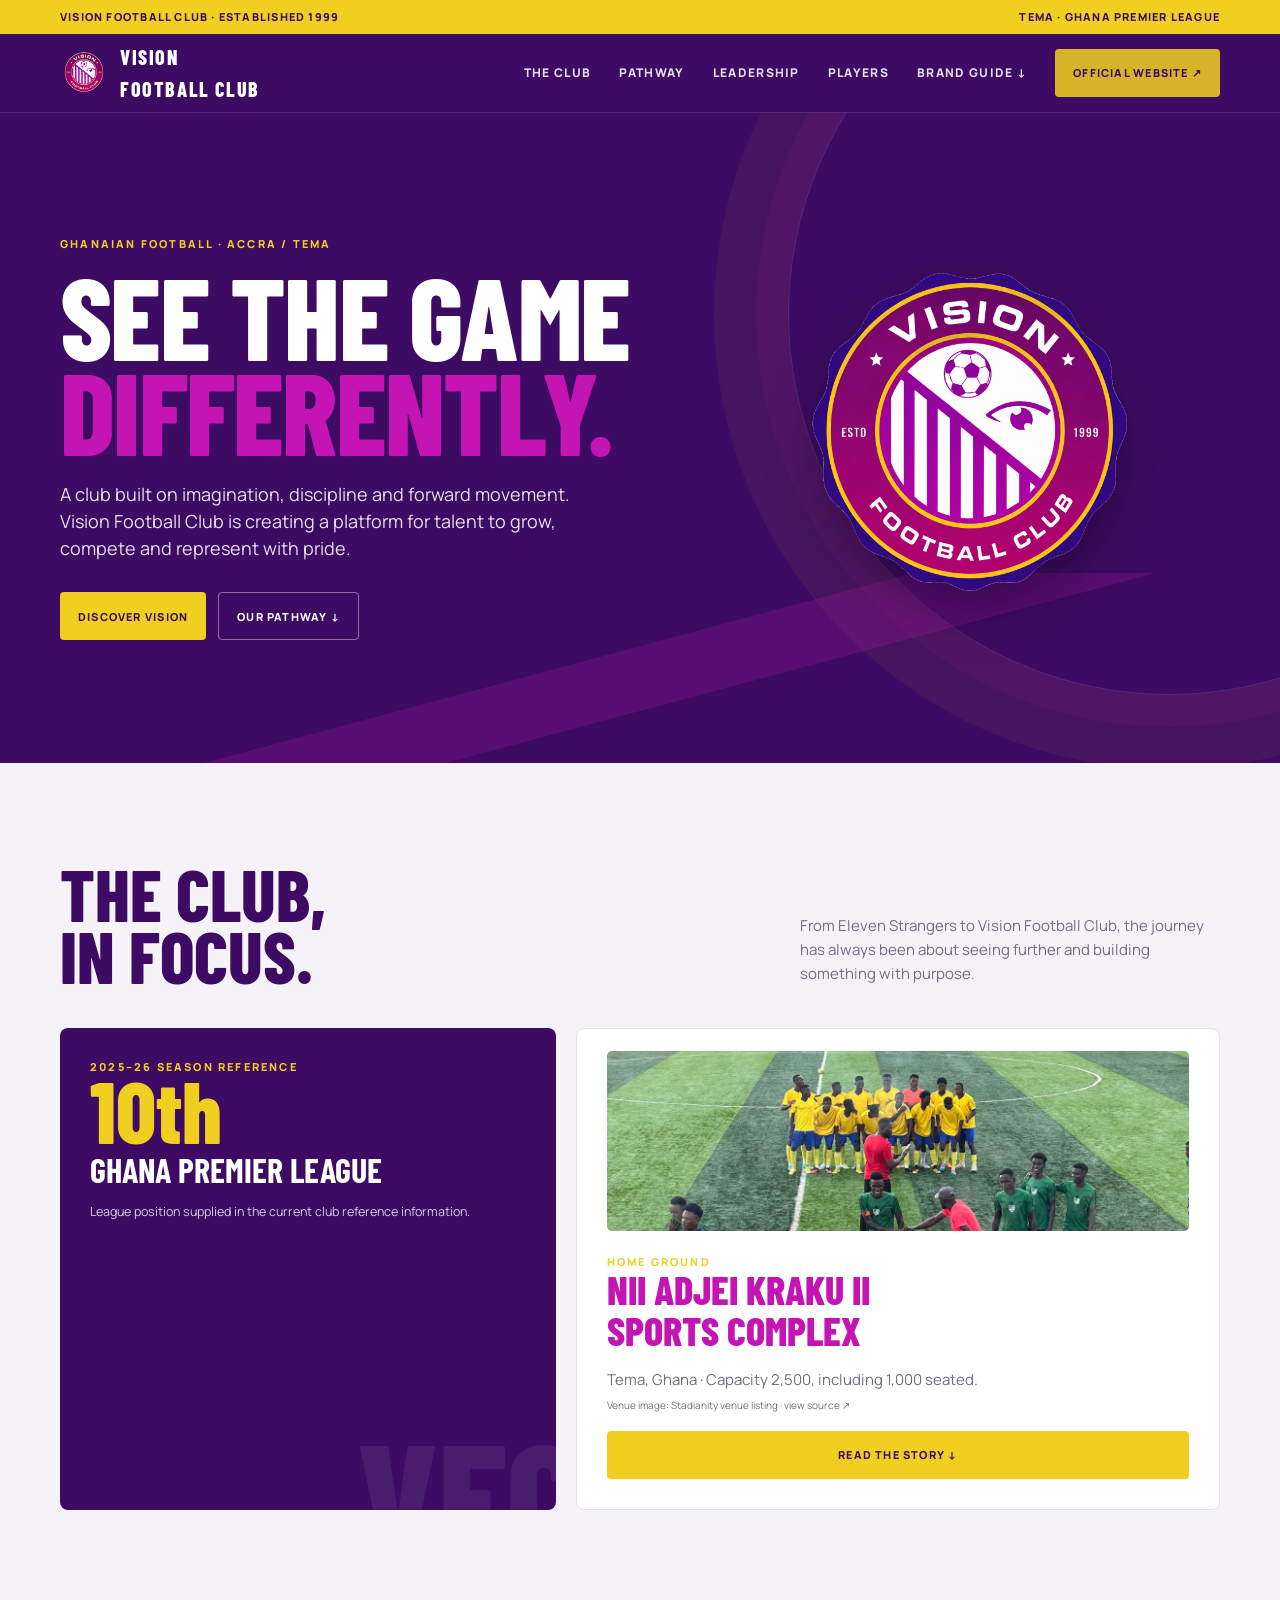
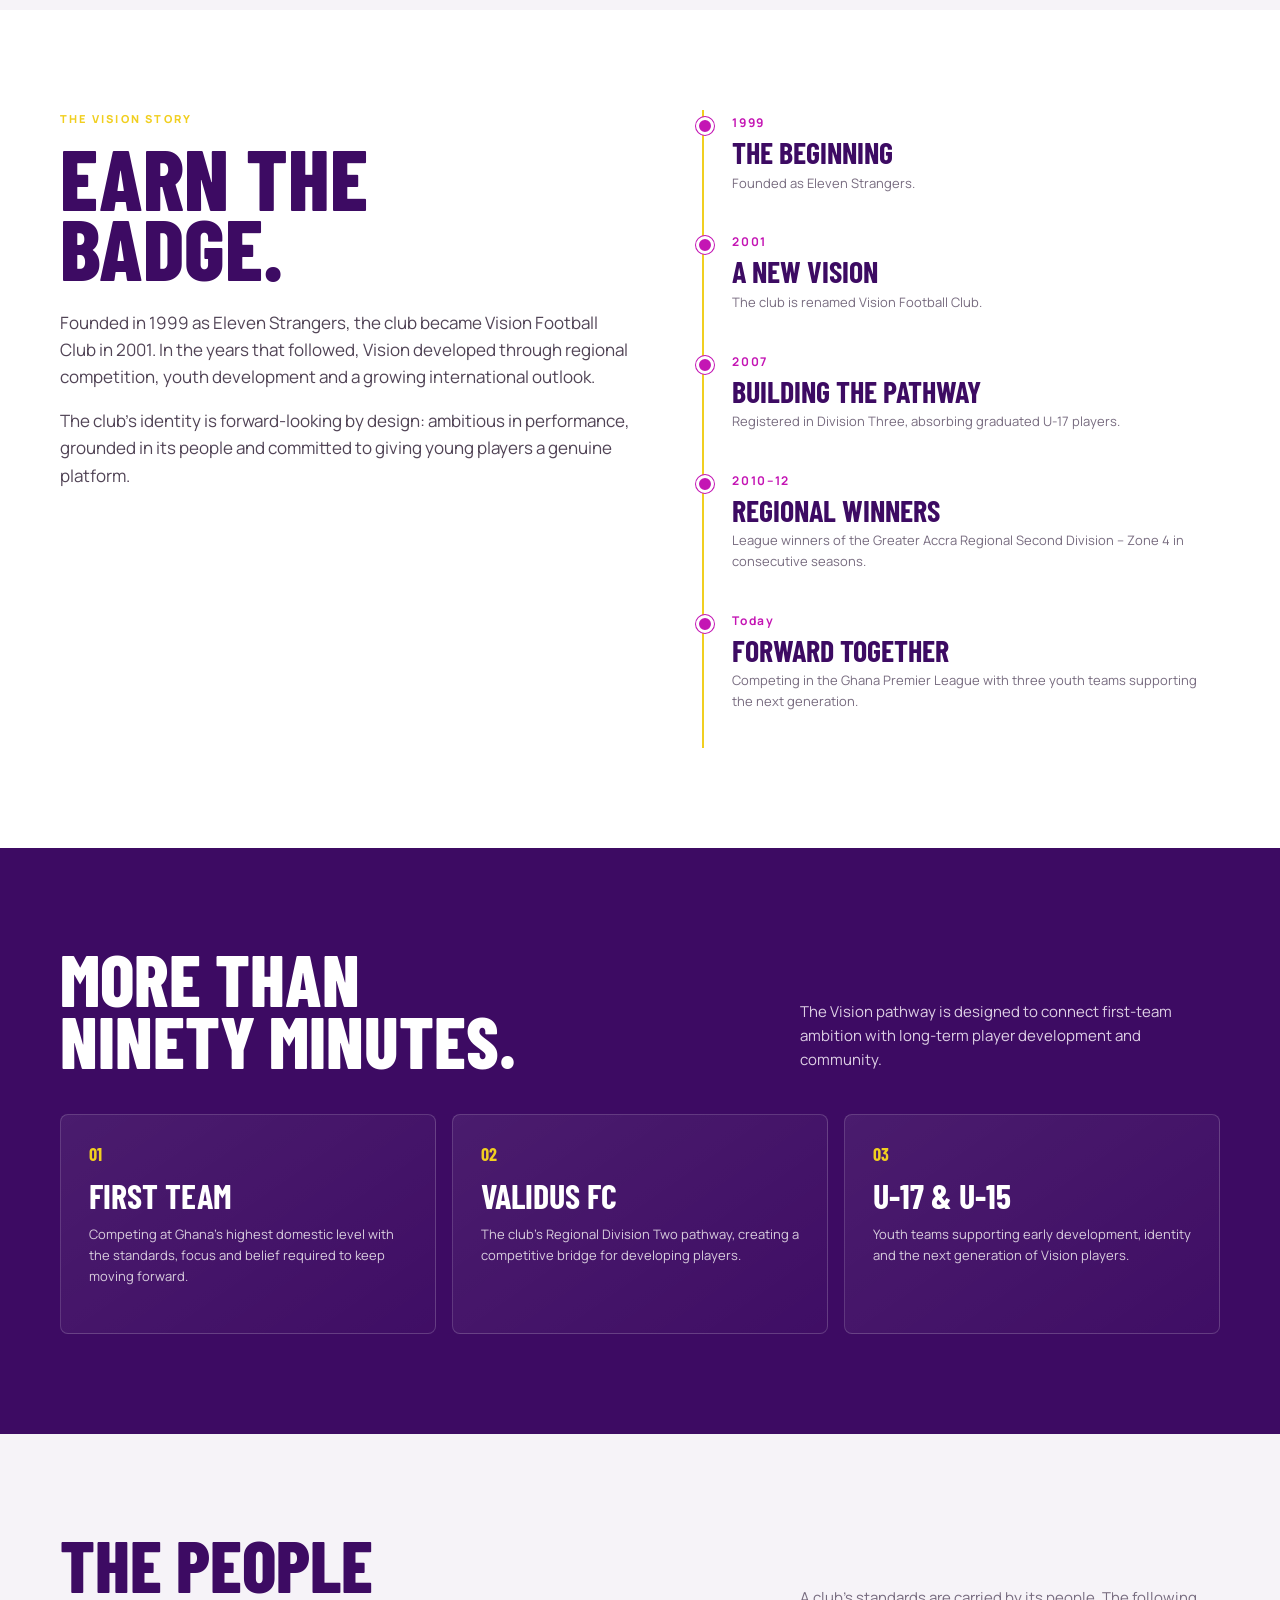
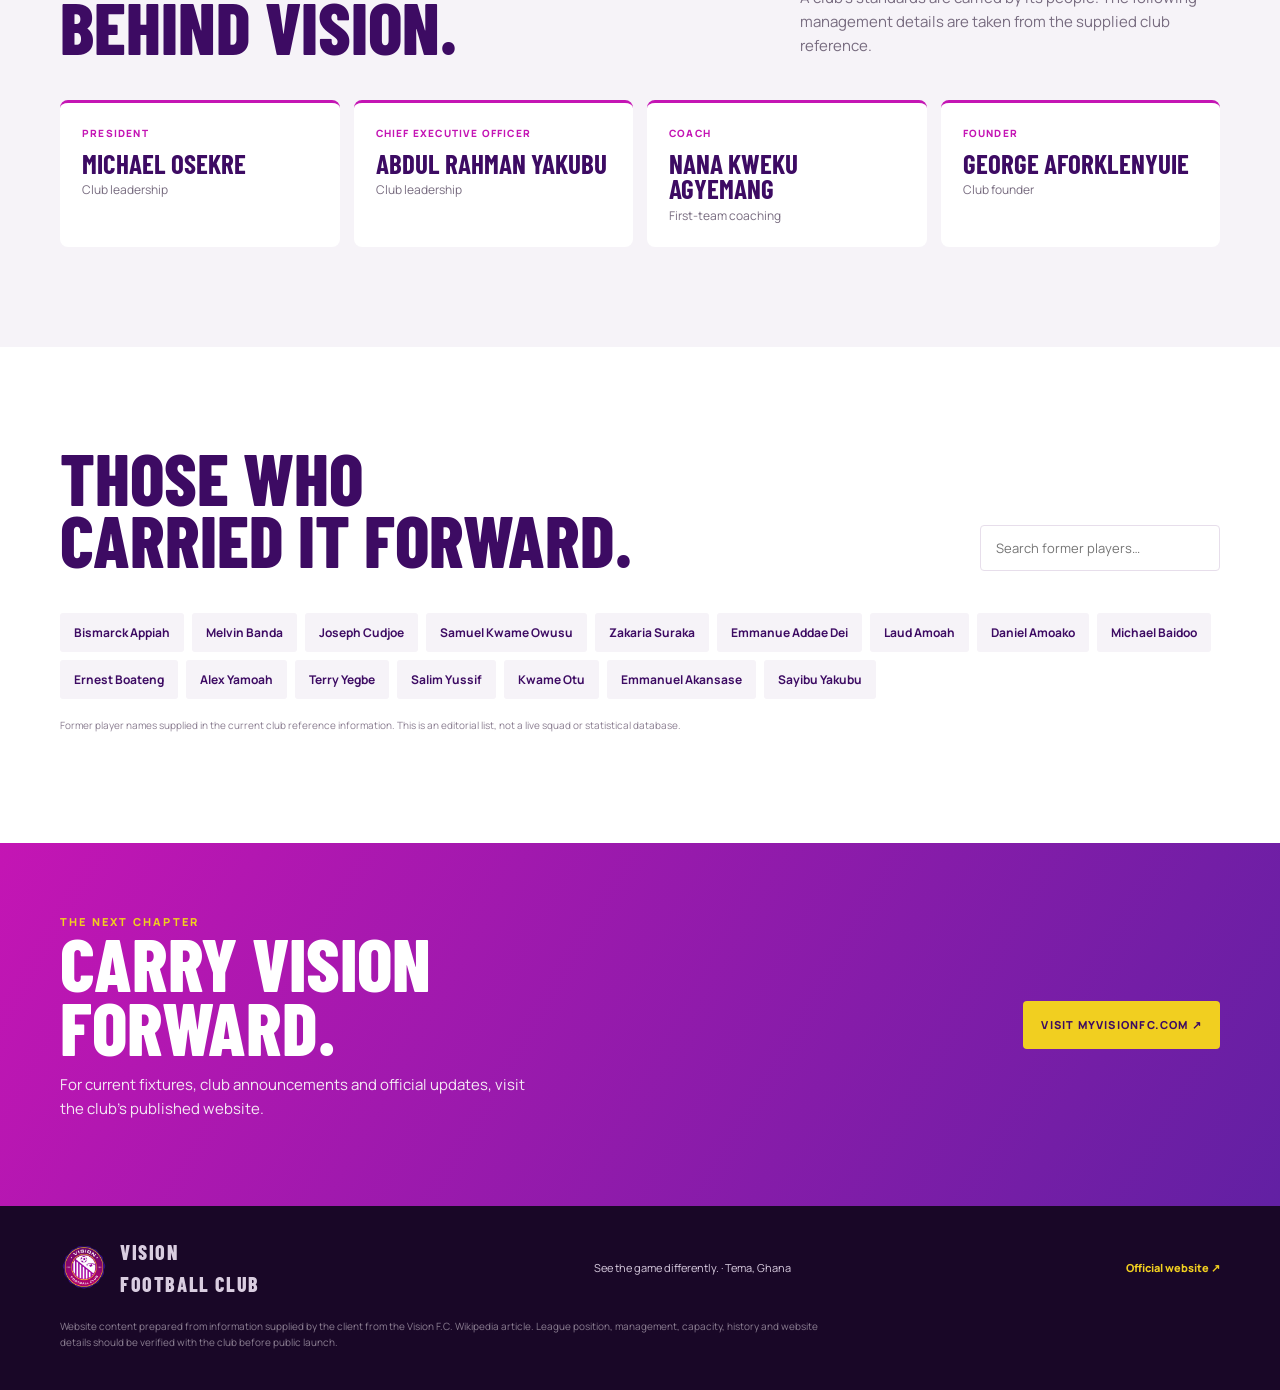
==== index.html @ 2ed315a5 "feat: add SEO GEO foundation and mobile refinements" ====
<!doctype html>
<html lang="en">
<head>
<meta charset="utf-8"><meta name="viewport" content="width=device-width,initial-scale=1">
<title>Vision Football Club | Ghana Premier League Club in Tema</title>
<meta name="description" content="Vision Football Club is a Ghana Premier League football club based in Accra and playing at Nii Adjei Kraku II Sports Complex in Tema.">
<link rel="canonical" href="https://vision-fc-site.vercel.app/">
<meta name="theme-color" content="#3d0b63"><link rel="manifest" href="site.webmanifest"><link rel="icon" href="favicon.ico" sizes="any"><link rel="icon" type="image/png" sizes="192x192" href="assets/favicon-192.png"><link rel="apple-touch-icon" sizes="180x180" href="assets/apple-touch-icon.png">
<meta property="og:type" content="website"><meta property="og:locale" content="en_GH"><meta property="og:site_name" content="Vision Football Club"><meta property="og:title" content="Vision Football Club | Ghana Premier League Club in Tema"><meta property="og:description" content="A Ghanaian football club built on ambition, discipline and forward movement."><meta property="og:url" content="https://vision-fc-site.vercel.app/"><meta property="og:image" content="https://vision-fc-site.vercel.app/assets/og-image.jpg"><meta property="og:image:width" content="1200"><meta property="og:image:height" content="630">
<meta name="twitter:card" content="summary_large_image"><meta name="twitter:title" content="Vision Football Club | Ghana Premier League Club in Tema"><meta name="twitter:description" content="A Ghanaian football club built on ambition, discipline and forward movement."><meta name="twitter:image" content="https://vision-fc-site.vercel.app/assets/og-image.jpg">
<script type="application/ld+json">{"@context":"https://schema.org","@type":"SportsTeam","name":"Vision Football Club","alternateName":"Vision FC","sport":"Football","foundingDate":"1999","url":"https://vision-fc-site.vercel.app/","logo":"https://vision-fc-site.vercel.app/assets/crest-transparent.png","image":"https://vision-fc-site.vercel.app/assets/og-image.jpg","description":"Vision Football Club is a Ghanaian football club based in Accra and playing at Nii Adjei Kraku II Sports Complex in Tema.","location":{"@type":"Place","name":"Nii Adjei Kraku II Sports Complex","address":{"@type":"PostalAddress","addressLocality":"Tema","addressCountry":"GH"}},"sameAs":["https://myvisionfc.com"]}</script>
<link rel="preconnect" href="https://fonts.googleapis.com"><link rel="preconnect" href="https://fonts.gstatic.com" crossorigin>
<link href="https://fonts.googleapis.com/css2?family=Barlow+Condensed:wght@500;600;700;800&family=Manrope:wght@400;500;600;700;800&display=swap" rel="stylesheet">
<style>
:root{--violet:#3d0b63;--purple:#6220a3;--magenta:#c415b4;--gold:#f1cf20;--ink:#171020;--mist:#f6f3f8;--white:#fff;--line:#e7deeb;--muted:#776b7f}*{box-sizing:border-box}html{scroll-behavior:smooth}body{margin:0;color:var(--ink);background:var(--white);font:15px/1.6 Manrope,Arial,sans-serif}a{color:inherit;text-decoration:none}button{font:inherit}img{max-width:100%}.sr-only{position:absolute;width:1px;height:1px;padding:0;margin:-1px;overflow:hidden;clip:rect(0,0,0,0);white-space:nowrap;border:0}.container{width:min(1160px,calc(100% - 40px));margin:auto}.topline{background:var(--gold);color:var(--violet);font-size:11px;font-weight:800;letter-spacing:.11em;text-transform:uppercase;padding:8px 0}.topline .container{display:flex;justify-content:space-between;gap:20px}.nav{background:var(--violet);color:white;position:sticky;top:0;z-index:20;border-bottom:1px solid rgba(255,255,255,.12)}.nav-inner{height:78px;display:flex;align-items:center;justify-content:space-between}.brand{display:flex;align-items:center;gap:12px;font-family:'Barlow Condensed';font-size:20px;text-transform:uppercase;letter-spacing:.08em;font-weight:800}.brand img{width:48px;height:48px;object-fit:contain}.links{display:flex;align-items:center;gap:28px;font-size:12px;text-transform:uppercase;letter-spacing:.11em;font-weight:800}.links a{opacity:.86}.links a:hover,.links a:focus{color:var(--gold);opacity:1}.menu{display:none;background:none;color:#fff;border:1px solid rgba(255,255,255,.35);padding:8px 12px;border-radius:8px}.hero{position:relative;overflow:hidden;background:var(--violet);color:#fff;min-height:650px;display:flex;align-items:center}.hero:before{content:"";position:absolute;width:760px;height:760px;border:1px solid rgba(255,255,255,.12);border-radius:50%;right:-270px;top:-180px;box-shadow:0 0 0 32px rgba(196,21,180,.07),0 0 0 74px rgba(241,207,32,.05)}.hero:after{content:"";position:absolute;inset:auto -8% -60px -8%;height:250px;background:linear-gradient(165deg,transparent 0 42%,rgba(196,21,180,.2) 42% 52%,transparent 52%)}.hero-grid{display:grid;grid-template-columns:1.1fr .9fr;align-items:center;gap:50px;position:relative;z-index:1}.kicker{color:var(--gold);font-size:11px;font-weight:800;letter-spacing:.2em;text-transform:uppercase}.hero h1{font:800 clamp(64px,9vw,128px)/.82 'Barlow Condensed';text-transform:uppercase;letter-spacing:-.015em;margin:16px 0 24px;max-width:620px}.hero h1 span{color:var(--magenta)}.hero p{font-size:18px;line-height:1.5;max-width:560px;color:#e8dded}.actions{display:flex;gap:12px;flex-wrap:wrap;margin-top:30px}.btn{display:inline-flex;align-items:center;justify-content:center;min-height:48px;padding:0 18px;border-radius:4px;font-size:11px;text-transform:uppercase;letter-spacing:.11em;font-weight:800;transition:.2s ease}.btn-primary{background:var(--gold);color:var(--violet)}.btn-primary:hover,.btn-primary:focus{transform:translateY(-2px);background:#ffe44c}.btn-ghost{border:1px solid rgba(255,255,255,.4);color:white}.btn-ghost:hover,.btn-ghost:focus{border-color:var(--gold);color:var(--gold)}.hero-badge{display:flex;justify-content:center;align-items:center;min-height:450px}.hero-badge img{width:min(360px,78%);filter:drop-shadow(0 24px 25px rgba(0,0,0,.3))}.section{padding:100px 0}.section-head{display:flex;justify-content:space-between;align-items:end;gap:28px;margin-bottom:42px}.section-head h2{font:800 clamp(42px,6vw,72px)/.86 'Barlow Condensed';text-transform:uppercase;color:var(--violet);margin:0}.section-head p{max-width:420px;color:var(--muted);margin:0}.match{background:var(--mist)}.match-grid{display:grid;grid-template-columns:1fr 1.3fr;gap:20px}.match-card{background:var(--violet);color:#fff;border-radius:8px;padding:30px;min-height:260px;position:relative;overflow:hidden}.match-card:after{content:'VFC';position:absolute;right:-25px;bottom:-48px;font:800 160px/.8 'Barlow Condensed';color:rgba(255,255,255,.07)}.match-card h3,.story-card h3,.path-card h3{font:700 34px/.9 'Barlow Condensed';text-transform:uppercase;margin:13px 0}.match-card .number{font:800 88px/.75 'Barlow Condensed';color:var(--gold)}.match-card small{color:#d8cbe0}.info-card{background:#fff;border:1px solid var(--line);padding:30px;border-radius:8px;display:flex;flex-direction:column;justify-content:space-between}.stadium-photo{width:100%;height:180px;object-fit:cover;border-radius:5px;margin:-8px 0 22px;display:block}.stadium-caption{font-size:10px;color:var(--muted);margin:-10px 0 18px}.info-card strong{font:800 40px/.9 'Barlow Condensed';text-transform:uppercase;color:var(--magenta)}.info-card p{color:var(--muted)}.history{background:var(--white)}.history-grid{display:grid;grid-template-columns:1.05fr .95fr;gap:70px;align-items:start}.history-copy p{font-size:17px;color:#514456;max-width:620px}.timeline{border-left:2px solid var(--gold);padding-left:28px}.event{position:relative;padding-bottom:30px}.event:before{content:'';position:absolute;left:-36px;top:7px;width:12px;height:12px;background:var(--magenta);border:3px solid var(--white);box-shadow:0 0 0 1px var(--magenta);border-radius:50%}.event b{color:var(--magenta);font-size:12px;letter-spacing:.14em}.event strong{display:block;font:700 30px/.95 'Barlow Condensed';text-transform:uppercase;color:var(--violet);margin-top:4px}.event p{margin:6px 0;color:var(--muted);font-size:13px}.pathway{background:var(--violet);color:white}.pathway .section-head h2{color:white}.pathway .section-head p{color:#ded0e5}.cards{display:grid;grid-template-columns:repeat(3,1fr);gap:16px}.path-card{padding:28px;border:1px solid rgba(255,255,255,.17);border-radius:8px;min-height:220px;background:linear-gradient(145deg,rgba(255,255,255,.07),rgba(255,255,255,.015))}.path-card .index{color:var(--gold);font:700 18px 'Barlow Condensed'}.path-card h3{color:#fff}.path-card p{color:#d9cede;font-size:13px}.leadership{background:var(--mist)}.people{display:grid;grid-template-columns:repeat(4,1fr);gap:14px}.person{background:#fff;border-radius:8px;padding:22px;border-top:3px solid var(--magenta)}.person .role{font-size:10px;color:var(--magenta);text-transform:uppercase;letter-spacing:.12em;font-weight:800}.person h3{font:700 27px/.95 'Barlow Condensed';text-transform:uppercase;color:var(--violet);margin:10px 0 4px}.person p{font-size:12px;color:var(--muted);margin:0}.players{background:#fff}.player-search{display:flex;gap:12px;align-items:center}.player-search input{border:1px solid var(--line);padding:13px 15px;border-radius:4px;min-width:240px;font:13px Manrope}.player-list{display:flex;flex-wrap:wrap;gap:8px}.player{padding:10px 14px;background:var(--mist);border-radius:3px;font-size:12px;font-weight:700;color:var(--violet)}.cta{background:linear-gradient(120deg,var(--magenta),var(--purple));color:white;padding:70px 0}.cta-grid{display:flex;justify-content:space-between;align-items:center;gap:30px}.cta h2{font:800 clamp(42px,6vw,74px)/.86 'Barlow Condensed';text-transform:uppercase;margin:0;max-width:650px}.cta p{color:#f5e9f4;max-width:470px}.footer{background:#190727;color:#d9cde0;padding:30px 0}.footer-inner{display:flex;justify-content:space-between;gap:30px;align-items:center}.footer small{font-size:11px}.footer a{color:var(--gold);font-weight:800}.source-note{font-size:10px;color:#8b7e91;margin-top:18px;max-width:760px}.reveal{opacity:0;transform:translateY(16px);transition:.65s ease}.reveal.visible{opacity:1;transform:none}@media(max-width:800px){.topline .container span:last-child{display:none}.nav-inner{height:68px}.menu{display:block}.links{display:none;position:absolute;left:0;right:0;top:68px;background:var(--violet);padding:18px 20px;flex-direction:column;align-items:flex-start;border-top:1px solid rgba(255,255,255,.13)}.links.open{display:flex}.hero{min-height:auto;padding:86px 0 70px}.hero-grid,.history-grid,.match-grid{grid-template-columns:1fr;gap:36px}.hero-badge{min-height:300px;order:-1}.hero-badge img{width:220px}.hero h1{font-size:76px}.section{padding:72px 0}.section-head{display:block;margin-bottom:30px}.section-head p{margin-top:18px}.cards{grid-template-columns:1fr}.people{grid-template-columns:1fr 1fr}.cta-grid,.footer-inner{display:block}.cta .btn{margin-top:12px}.player-search{margin-top:20px}.player-search input{width:100%;min-width:0}}@media(max-width:430px){.container{width:min(100% - 28px,1160px)}.topline{font-size:9px}.hero h1{font-size:58px;letter-spacing:-.03em}.hero h1 span{display:block;overflow-wrap:anywhere}.hero p{font-size:16px}.actions .btn{width:100%}.people{grid-template-columns:1fr}.match-card,.info-card{padding:24px}.player-search{display:block}.player-search input{margin-bottom:10px}.brand{font-size:17px}}
@media(prefers-reduced-motion:reduce){html{scroll-behavior:auto}.reveal{opacity:1;transform:none;transition:none}.btn{transition:none}}
</style></head>
<body>
<div class="topline"><div class="container"><span>Vision Football Club · Established 1999</span><span>Tema · Ghana Premier League</span></div></div>
<header class="nav"><div class="container nav-inner"><a class="brand" href="#top" aria-label="Vision Football Club home"><img src="assets/crest-transparent.png" alt=""><span>Vision<br>Football Club</span></a><button class="menu" aria-expanded="false" aria-controls="navlinks">Menu</button><nav id="navlinks" class="links"><a href="#club">The club</a><a href="#pathway">Pathway</a><a href="#leadership">Leadership</a><a href="#players">Players</a><a href="brand-guide.pdf" download>Brand guide ↓</a><a class="btn btn-primary" href="https://myvisionfc.com" target="_blank" rel="noopener">Official website ↗</a></nav></div></header>
<main id="top">
<section class="hero"><div class="container hero-grid"><div><div class="kicker">Ghanaian football · Accra / Tema</div><h1>See the game<br><span>differently.</span></h1><p>A club built on imagination, discipline and forward movement. Vision Football Club is creating a platform for talent to grow, compete and represent with pride.</p><div class="actions"><a class="btn btn-primary" href="#club">Discover Vision</a><a class="btn btn-ghost" href="#pathway">Our pathway ↓</a></div></div><div class="hero-badge"><img src="assets/crest-transparent.png" alt="Vision Football Club crest"></div></div></section>
<section id="club" class="section match"><div class="container"><div class="section-head reveal"><h2>The club,<br>in focus.</h2><p>From Eleven Strangers to Vision Football Club, the journey has always been about seeing further and building something with purpose.</p></div><div class="match-grid reveal"><article class="match-card"><div class="kicker">2025–26 season reference</div><div class="number">10th</div><h3>Ghana Premier League</h3><small>League position supplied in the current club reference information.</small></article><article class="info-card"><div><img class="stadium-photo" src="assets/nii-adjei-kraku-ii.jpg" alt="Players on the artificial-turf pitch at Nii Adjei Kraku II Sports Complex"><div class="kicker">Home ground</div><strong>Nii Adjei Kraku II<br>Sports Complex</strong><p>Tema, Ghana · Capacity 2,500, including 1,000 seated.</p><p class="stadium-caption">Venue image: Stadianity venue listing · <a href="https://stadianity.com/venue/21453/nii-adjei-kraku-ii-sports-complex/" target="_blank" rel="noopener">view source ↗</a></p></div><a class="btn btn-primary" href="#history">Read the story ↓</a></article></div></div></section>
<section id="history" class="section history"><div class="container history-grid"><div class="history-copy reveal"><div class="kicker">The Vision story</div><h2 style="font:800 clamp(48px,7vw,86px)/.82 'Barlow Condensed';text-transform:uppercase;color:var(--violet);margin:14px 0 26px">Earn the<br>badge.</h2><p>Founded in 1999 as Eleven Strangers, the club became Vision Football Club in 2001. In the years that followed, Vision developed through regional competition, youth development and a growing international outlook.</p><p>The club’s identity is forward-looking by design: ambitious in performance, grounded in its people and committed to giving young players a genuine platform.</p></div><div class="timeline reveal"><div class="event"><b>1999</b><strong>The beginning</strong><p>Founded as Eleven Strangers.</p></div><div class="event"><b>2001</b><strong>A new vision</strong><p>The club is renamed Vision Football Club.</p></div><div class="event"><b>2007</b><strong>Building the pathway</strong><p>Registered in Division Three, absorbing graduated U-17 players.</p></div><div class="event"><b>2010–12</b><strong>Regional winners</strong><p>League winners of the Greater Accra Regional Second Division – Zone 4 in consecutive seasons.</p></div><div class="event"><b>Today</b><strong>Forward together</strong><p>Competing in the Ghana Premier League with three youth teams supporting the next generation.</p></div></div></div></section>
<section id="pathway" class="section pathway"><div class="container"><div class="section-head reveal"><h2>More than<br>ninety minutes.</h2><p>The Vision pathway is designed to connect first-team ambition with long-term player development and community.</p></div><div class="cards"><article class="path-card reveal"><span class="index">01</span><h3>First team</h3><p>Competing at Ghana’s highest domestic level with the standards, focus and belief required to keep moving forward.</p></article><article class="path-card reveal"><span class="index">02</span><h3>Validus FC</h3><p>The club’s Regional Division Two pathway, creating a competitive bridge for developing players.</p></article><article class="path-card reveal"><span class="index">03</span><h3>U-17 & U-15</h3><p>Youth teams supporting early development, identity and the next generation of Vision players.</p></article></div></div></section>
<section id="leadership" class="section leadership"><div class="container"><div class="section-head reveal"><h2>The people<br>behind Vision.</h2><p>A club’s standards are carried by its people. The following management details are taken from the supplied club reference.</p></div><div class="people"><article class="person reveal"><div class="role">President</div><h3>Michael Osekre</h3><p>Club leadership</p></article><article class="person reveal"><div class="role">Chief Executive Officer</div><h3>Abdul Rahman Yakubu</h3><p>Club leadership</p></article><article class="person reveal"><div class="role">Coach</div><h3>Nana Kweku Agyemang</h3><p>First-team coaching</p></article><article class="person reveal"><div class="role">Founder</div><h3>George Aforklenyuie</h3><p>Club founder</p></article></div></div></section>
<section id="players" class="section players"><div class="container"><div class="section-head reveal"><h2>Those who<br>carried it forward.</h2><div class="player-search"><label class="sr-only" for="playerSearch">Search former players</label><input id="playerSearch" type="search" placeholder="Search former players…"></div></div><div id="playerList" class="player-list reveal"></div><p class="source-note">Former player names supplied in the current club reference information. This is an editorial list, not a live squad or statistical database.</p></div></section>
<section class="cta"><div class="container cta-grid"><div><div class="kicker">The next chapter</div><h2>Carry Vision<br>forward.</h2><p>For current fixtures, club announcements and official updates, visit the club’s published website.</p></div><a class="btn btn-primary" href="https://myvisionfc.com" target="_blank" rel="noopener">Visit myvisionfc.com ↗</a></div></section>
</main>
<footer class="footer"><div class="container footer-inner"><div class="brand"><img src="assets/crest-transparent.png" alt=""><span>Vision<br>Football Club</span></div><small>See the game differently. · Tema, Ghana</small><small><a href="https://myvisionfc.com" target="_blank" rel="noopener">Official website ↗</a></small></div><div class="container"><p class="source-note">Website content prepared from information supplied by the client from the Vision F.C. Wikipedia article. League position, management, capacity, history and website details should be verified with the club before public launch.</p></div></footer>
<script>
const players=['Bismarck Appiah','Melvin Banda','Joseph Cudjoe','Samuel Kwame Owusu','Zakaria Suraka','Emmanue Addae Dei','Laud Amoah','Daniel Amoako','Michael Baidoo','Ernest Boateng','Alex Yamoah','Terry Yegbe','Salim Yussif','Kwame Otu','Emmanuel Akansase','Sayibu Yakubu'];
const list=document.querySelector('#playerList'),search=document.querySelector('#playerSearch');
function render(q=''){list.innerHTML=players.filter(p=>p.toLowerCase().includes(q.toLowerCase())).map(p=>`<span class="player">${p}</span>`).join('')||'<span class="source-note">No matching name in the supplied list.</span>'}render();search.addEventListener('input',e=>render(e.target.value));
const menu=document.querySelector('.menu'),links=document.querySelector('#navlinks');menu.addEventListener('click',()=>{const open=links.classList.toggle('open');menu.setAttribute('aria-expanded',open)});links.addEventListener('click',e=>{if(e.target.matches('a')){links.classList.remove('open');menu.setAttribute('aria-expanded','false')}});
const reduced=matchMedia('(prefers-reduced-motion: reduce)').matches;if(!reduced&&'IntersectionObserver'in window){const io=new IntersectionObserver(es=>es.forEach(e=>{if(e.isIntersecting){e.target.classList.add('visible');io.unobserve(e.target)}}),{threshold:.12});document.querySelectorAll('.reveal').forEach(e=>io.observe(e))}else document.querySelectorAll('.reveal').forEach(e=>e.classList.add('visible'));
</script></body></html>
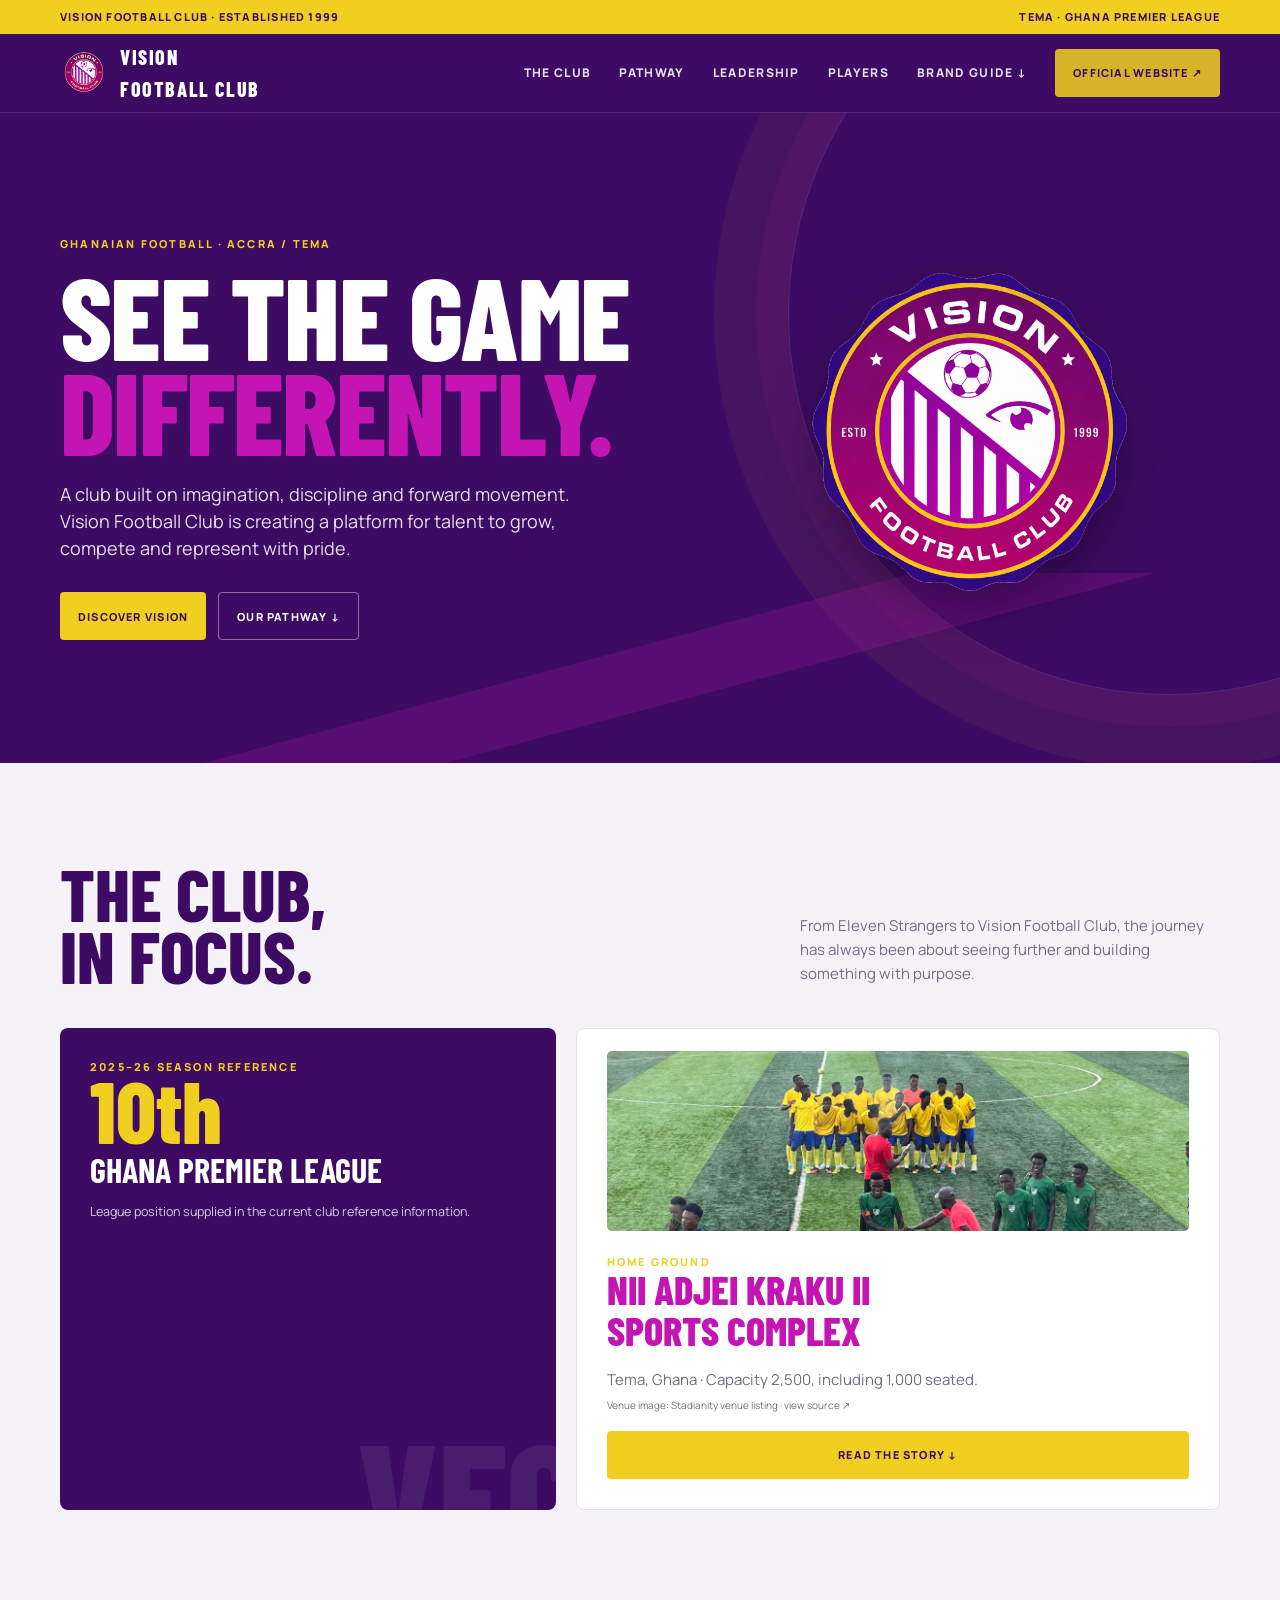
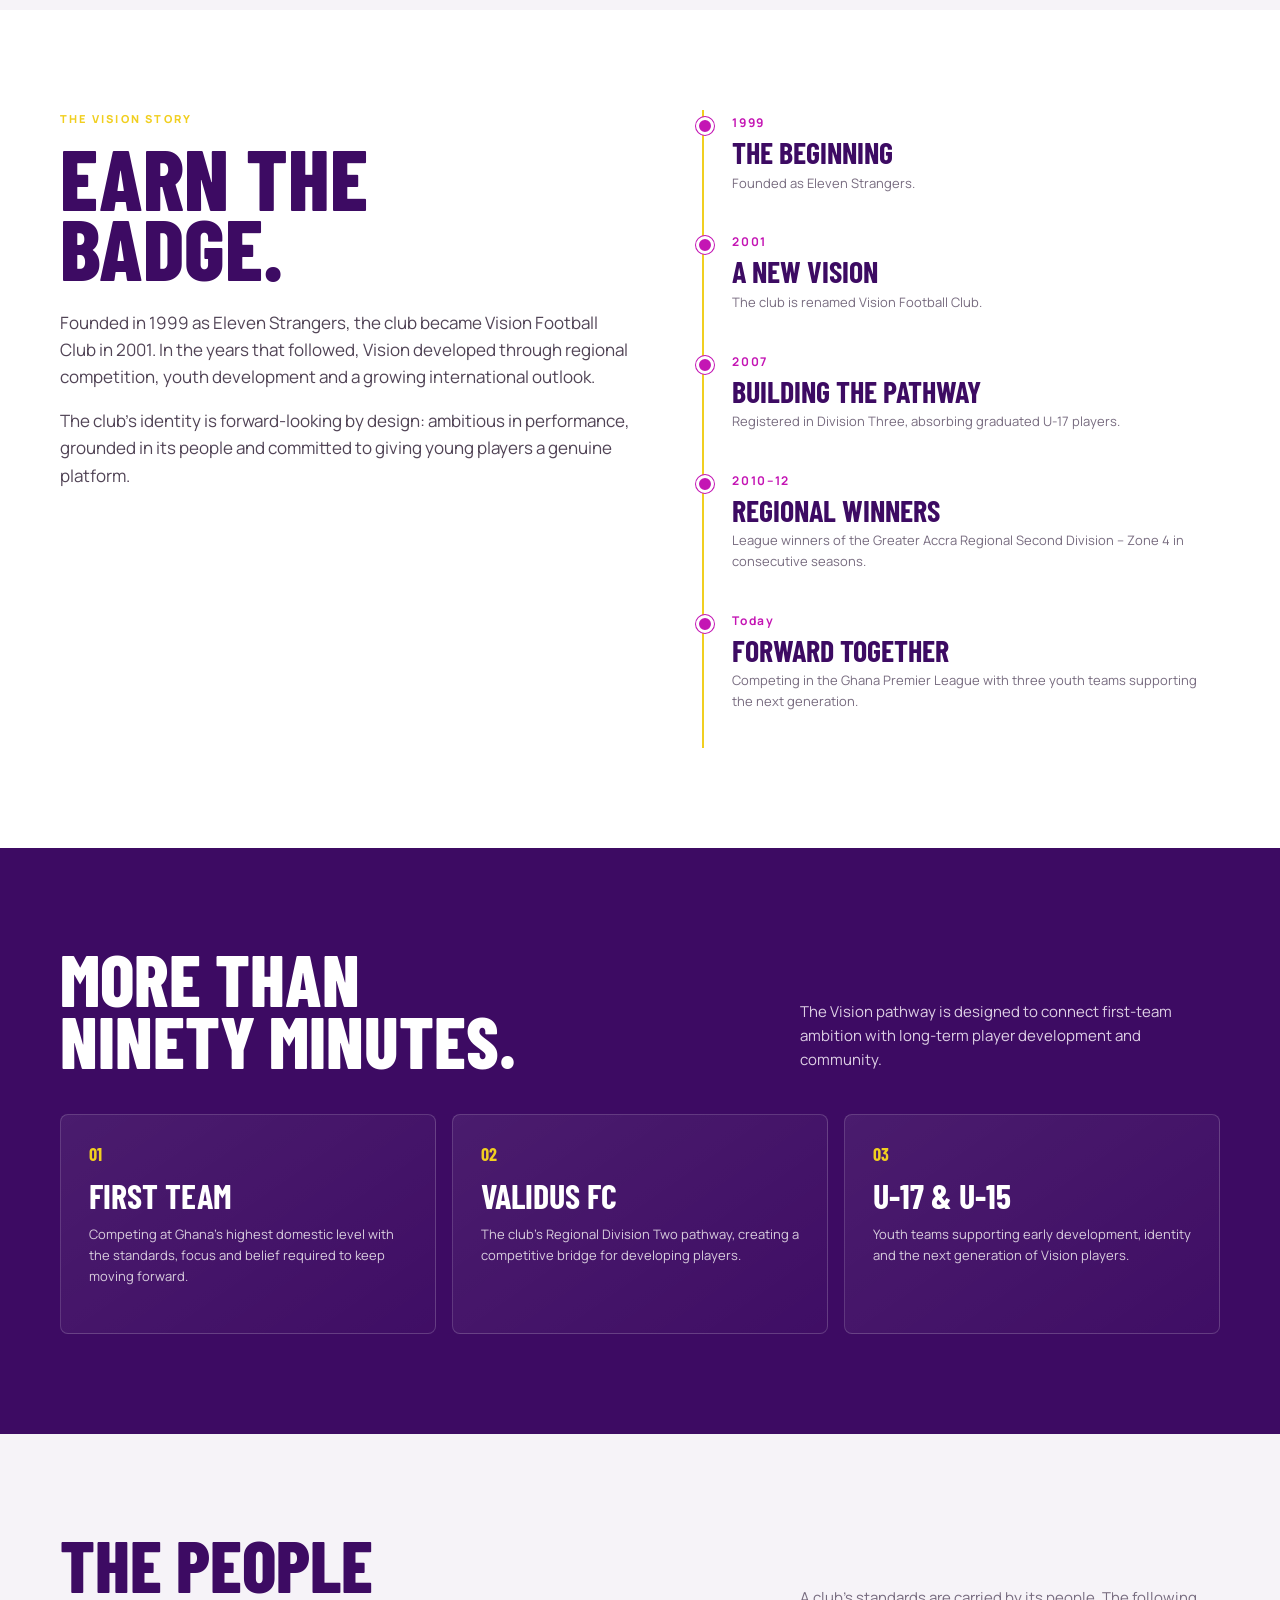
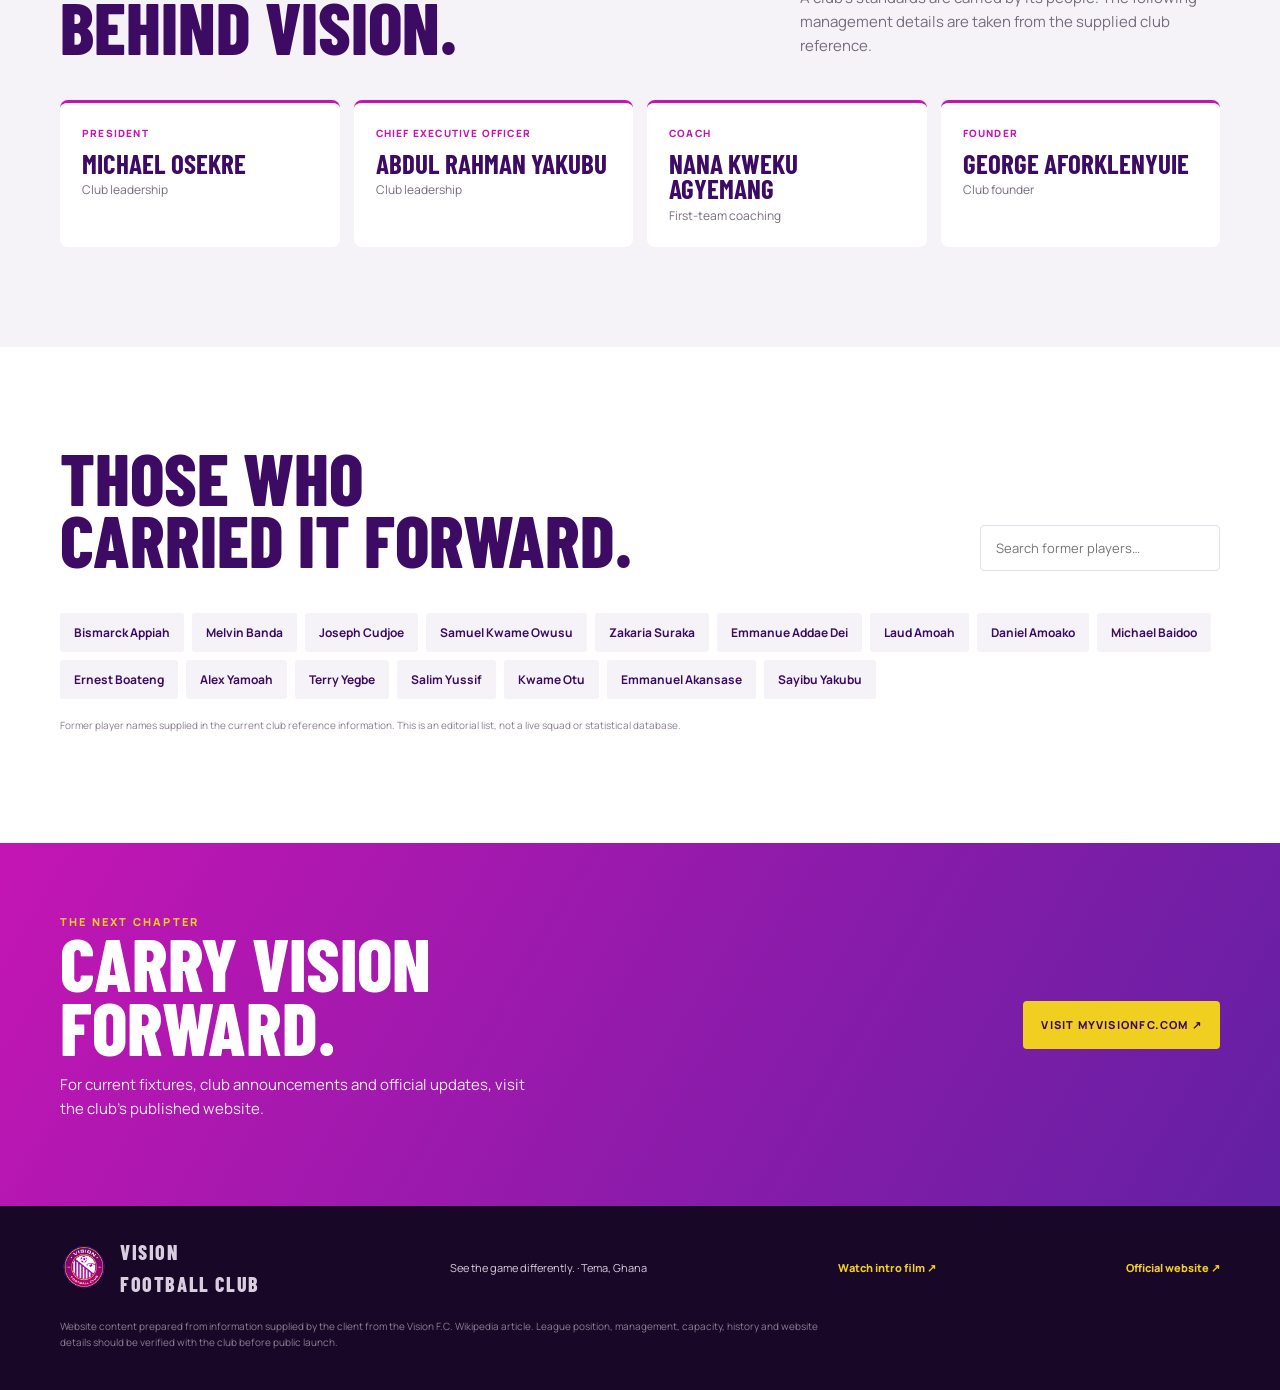
==== commit 421aab91: "feat: add animated intro film and replayable footer modal" ====
--- a/index.html
+++ b/index.html
@@ -13,7 +13,8 @@
 <link href="https://fonts.googleapis.com/css2?family=Barlow+Condensed:wght@500;600;700;800&family=Manrope:wght@400;500;600;700;800&display=swap" rel="stylesheet">
 <style>
 :root{--violet:#3d0b63;--purple:#6220a3;--magenta:#c415b4;--gold:#f1cf20;--ink:#171020;--mist:#f6f3f8;--white:#fff;--line:#e7deeb;--muted:#776b7f}*{box-sizing:border-box}html{scroll-behavior:smooth}body{margin:0;color:var(--ink);background:var(--white);font:15px/1.6 Manrope,Arial,sans-serif}a{color:inherit;text-decoration:none}button{font:inherit}img{max-width:100%}.sr-only{position:absolute;width:1px;height:1px;padding:0;margin:-1px;overflow:hidden;clip:rect(0,0,0,0);white-space:nowrap;border:0}.container{width:min(1160px,calc(100% - 40px));margin:auto}.topline{background:var(--gold);color:var(--violet);font-size:11px;font-weight:800;letter-spacing:.11em;text-transform:uppercase;padding:8px 0}.topline .container{display:flex;justify-content:space-between;gap:20px}.nav{background:var(--violet);color:white;position:sticky;top:0;z-index:20;border-bottom:1px solid rgba(255,255,255,.12)}.nav-inner{height:78px;display:flex;align-items:center;justify-content:space-between}.brand{display:flex;align-items:center;gap:12px;font-family:'Barlow Condensed';font-size:20px;text-transform:uppercase;letter-spacing:.08em;font-weight:800}.brand img{width:48px;height:48px;object-fit:contain}.links{display:flex;align-items:center;gap:28px;font-size:12px;text-transform:uppercase;letter-spacing:.11em;font-weight:800}.links a{opacity:.86}.links a:hover,.links a:focus{color:var(--gold);opacity:1}.menu{display:none;background:none;color:#fff;border:1px solid rgba(255,255,255,.35);padding:8px 12px;border-radius:8px}.hero{position:relative;overflow:hidden;background:var(--violet);color:#fff;min-height:650px;display:flex;align-items:center}.hero:before{content:"";position:absolute;width:760px;height:760px;border:1px solid rgba(255,255,255,.12);border-radius:50%;right:-270px;top:-180px;box-shadow:0 0 0 32px rgba(196,21,180,.07),0 0 0 74px rgba(241,207,32,.05)}.hero:after{content:"";position:absolute;inset:auto -8% -60px -8%;height:250px;background:linear-gradient(165deg,transparent 0 42%,rgba(196,21,180,.2) 42% 52%,transparent 52%)}.hero-grid{display:grid;grid-template-columns:1.1fr .9fr;align-items:center;gap:50px;position:relative;z-index:1}.kicker{color:var(--gold);font-size:11px;font-weight:800;letter-spacing:.2em;text-transform:uppercase}.hero h1{font:800 clamp(64px,9vw,128px)/.82 'Barlow Condensed';text-transform:uppercase;letter-spacing:-.015em;margin:16px 0 24px;max-width:620px}.hero h1 span{color:var(--magenta)}.hero p{font-size:18px;line-height:1.5;max-width:560px;color:#e8dded}.actions{display:flex;gap:12px;flex-wrap:wrap;margin-top:30px}.btn{display:inline-flex;align-items:center;justify-content:center;min-height:48px;padding:0 18px;border-radius:4px;font-size:11px;text-transform:uppercase;letter-spacing:.11em;font-weight:800;transition:.2s ease}.btn-primary{background:var(--gold);color:var(--violet)}.btn-primary:hover,.btn-primary:focus{transform:translateY(-2px);background:#ffe44c}.btn-ghost{border:1px solid rgba(255,255,255,.4);color:white}.btn-ghost:hover,.btn-ghost:focus{border-color:var(--gold);color:var(--gold)}.hero-badge{display:flex;justify-content:center;align-items:center;min-height:450px}.hero-badge img{width:min(360px,78%);filter:drop-shadow(0 24px 25px rgba(0,0,0,.3))}.section{padding:100px 0}.section-head{display:flex;justify-content:space-between;align-items:end;gap:28px;margin-bottom:42px}.section-head h2{font:800 clamp(42px,6vw,72px)/.86 'Barlow Condensed';text-transform:uppercase;color:var(--violet);margin:0}.section-head p{max-width:420px;color:var(--muted);margin:0}.match{background:var(--mist)}.match-grid{display:grid;grid-template-columns:1fr 1.3fr;gap:20px}.match-card{background:var(--violet);color:#fff;border-radius:8px;padding:30px;min-height:260px;position:relative;overflow:hidden}.match-card:after{content:'VFC';position:absolute;right:-25px;bottom:-48px;font:800 160px/.8 'Barlow Condensed';color:rgba(255,255,255,.07)}.match-card h3,.story-card h3,.path-card h3{font:700 34px/.9 'Barlow Condensed';text-transform:uppercase;margin:13px 0}.match-card .number{font:800 88px/.75 'Barlow Condensed';color:var(--gold)}.match-card small{color:#d8cbe0}.info-card{background:#fff;border:1px solid var(--line);padding:30px;border-radius:8px;display:flex;flex-direction:column;justify-content:space-between}.stadium-photo{width:100%;height:180px;object-fit:cover;border-radius:5px;margin:-8px 0 22px;display:block}.stadium-caption{font-size:10px;color:var(--muted);margin:-10px 0 18px}.info-card strong{font:800 40px/.9 'Barlow Condensed';text-transform:uppercase;color:var(--magenta)}.info-card p{color:var(--muted)}.history{background:var(--white)}.history-grid{display:grid;grid-template-columns:1.05fr .95fr;gap:70px;align-items:start}.history-copy p{font-size:17px;color:#514456;max-width:620px}.timeline{border-left:2px solid var(--gold);padding-left:28px}.event{position:relative;padding-bottom:30px}.event:before{content:'';position:absolute;left:-36px;top:7px;width:12px;height:12px;background:var(--magenta);border:3px solid var(--white);box-shadow:0 0 0 1px var(--magenta);border-radius:50%}.event b{color:var(--magenta);font-size:12px;letter-spacing:.14em}.event strong{display:block;font:700 30px/.95 'Barlow Condensed';text-transform:uppercase;color:var(--violet);margin-top:4px}.event p{margin:6px 0;color:var(--muted);font-size:13px}.pathway{background:var(--violet);color:white}.pathway .section-head h2{color:white}.pathway .section-head p{color:#ded0e5}.cards{display:grid;grid-template-columns:repeat(3,1fr);gap:16px}.path-card{padding:28px;border:1px solid rgba(255,255,255,.17);border-radius:8px;min-height:220px;background:linear-gradient(145deg,rgba(255,255,255,.07),rgba(255,255,255,.015))}.path-card .index{color:var(--gold);font:700 18px 'Barlow Condensed'}.path-card h3{color:#fff}.path-card p{color:#d9cede;font-size:13px}.leadership{background:var(--mist)}.people{display:grid;grid-template-columns:repeat(4,1fr);gap:14px}.person{background:#fff;border-radius:8px;padding:22px;border-top:3px solid var(--magenta)}.person .role{font-size:10px;color:var(--magenta);text-transform:uppercase;letter-spacing:.12em;font-weight:800}.person h3{font:700 27px/.95 'Barlow Condensed';text-transform:uppercase;color:var(--violet);margin:10px 0 4px}.person p{font-size:12px;color:var(--muted);margin:0}.players{background:#fff}.player-search{display:flex;gap:12px;align-items:center}.player-search input{border:1px solid var(--line);padding:13px 15px;border-radius:4px;min-width:240px;font:13px Manrope}.player-list{display:flex;flex-wrap:wrap;gap:8px}.player{padding:10px 14px;background:var(--mist);border-radius:3px;font-size:12px;font-weight:700;color:var(--violet)}.cta{background:linear-gradient(120deg,var(--magenta),var(--purple));color:white;padding:70px 0}.cta-grid{display:flex;justify-content:space-between;align-items:center;gap:30px}.cta h2{font:800 clamp(42px,6vw,74px)/.86 'Barlow Condensed';text-transform:uppercase;margin:0;max-width:650px}.cta p{color:#f5e9f4;max-width:470px}.footer{background:#190727;color:#d9cde0;padding:30px 0}.footer-inner{display:flex;justify-content:space-between;gap:30px;align-items:center}.footer small{font-size:11px}.footer a{color:var(--gold);font-weight:800}.source-note{font-size:10px;color:#8b7e91;margin-top:18px;max-width:760px}.reveal{opacity:0;transform:translateY(16px);transition:.65s ease}.reveal.visible{opacity:1;transform:none}@media(max-width:800px){.topline .container span:last-child{display:none}.nav-inner{height:68px}.menu{display:block}.links{display:none;position:absolute;left:0;right:0;top:68px;background:var(--violet);padding:18px 20px;flex-direction:column;align-items:flex-start;border-top:1px solid rgba(255,255,255,.13)}.links.open{display:flex}.hero{min-height:auto;padding:86px 0 70px}.hero-grid,.history-grid,.match-grid{grid-template-columns:1fr;gap:36px}.hero-badge{min-height:300px;order:-1}.hero-badge img{width:220px}.hero h1{font-size:76px}.section{padding:72px 0}.section-head{display:block;margin-bottom:30px}.section-head p{margin-top:18px}.cards{grid-template-columns:1fr}.people{grid-template-columns:1fr 1fr}.cta-grid,.footer-inner{display:block}.cta .btn{margin-top:12px}.player-search{margin-top:20px}.player-search input{width:100%;min-width:0}}@media(max-width:430px){.container{width:min(100% - 28px,1160px)}.topline{font-size:9px}.hero h1{font-size:58px;letter-spacing:-.03em}.hero h1 span{display:block;overflow-wrap:anywhere}.hero p{font-size:16px}.actions .btn{width:100%}.people{grid-template-columns:1fr}.match-card,.info-card{padding:24px}.player-search{display:block}.player-search input{margin-bottom:10px}.brand{font-size:17px}}
-@media(prefers-reduced-motion:reduce){html{scroll-behavior:auto}.reveal{opacity:1;transform:none;transition:none}.btn{transition:none}}
+@keyframes crestFloat{0%,100%{transform:translateY(0) rotate(-1deg)}50%{transform:translateY(-10px) rotate(1deg)}}@keyframes ringPulse{0%,100%{transform:scale(1);opacity:.8}50%{transform:scale(1.035);opacity:1}}@keyframes shine{0%{transform:translateX(-140%)}55%,100%{transform:translateX(140%)}}@keyframes cardRise{from{transform:translateY(0)}to{transform:translateY(-6px)}}.hero:before{animation:ringPulse 9s ease-in-out infinite}.hero-badge img{animation:crestFloat 6s ease-in-out infinite}.btn-primary{position:relative;overflow:hidden}.btn-primary:after{content:"";position:absolute;inset:0;width:45%;background:linear-gradient(105deg,transparent,rgba(255,255,255,.55),transparent);transform:translateX(-140%);animation:shine 5.5s ease-in-out infinite}.path-card{transition:transform .25s ease,border-color .25s ease,background .25s ease}.path-card:hover,.path-card:focus-within{transform:translateY(-6px);border-color:var(--gold);background:linear-gradient(145deg,rgba(196,21,180,.22),rgba(255,255,255,.04))}.match-card:after{animation:crestFloat 10s ease-in-out infinite}.video-modal{position:fixed;inset:0;z-index:50;background:rgba(23,16,32,.9);display:grid;place-items:center;padding:22px}.video-modal[hidden]{display:none}.video-shell{width:min(100%,960px);background:var(--ink);border:1px solid rgba(241,207,32,.6);border-radius:10px;box-shadow:0 28px 90px rgba(0,0,0,.5);overflow:hidden}.video-top{display:flex;align-items:center;justify-content:space-between;padding:12px 16px;color:#fff}.video-top strong{font:700 22px/.9 'Barlow Condensed';text-transform:uppercase}.video-close{border:1px solid rgba(255,255,255,.4);background:transparent;color:#fff;border-radius:4px;padding:6px 10px;cursor:pointer}.video-close:hover,.video-close:focus{color:var(--gold);border-color:var(--gold)}.video-shell video{display:block;width:100%;height:auto;background:#000}.video-label{padding:8px 16px 13px;color:#d9cde0;font-size:11px}@media(max-width:800px){.video-modal{padding:12px}.video-top{padding:10px 12px}.video-shell video{min-height:220px;object-fit:contain}}
+ @media(prefers-reduced-motion:reduce){html{scroll-behavior:auto}.reveal{opacity:1;transform:none;transition:none}.btn{transition:none}.hero:before,.hero-badge img,.match-card:after,.btn-primary:after{animation:none}.path-card{transition:none}}
 </style></head>
 <body>
 <div class="topline"><div class="container"><span>Vision Football Club · Established 1999</span><span>Tema · Ghana Premier League</span></div></div>
@@ -27,11 +28,13 @@
 <section id="players" class="section players"><div class="container"><div class="section-head reveal"><h2>Those who<br>carried it forward.</h2><div class="player-search"><label class="sr-only" for="playerSearch">Search former players</label><input id="playerSearch" type="search" placeholder="Search former players…"></div></div><div id="playerList" class="player-list reveal"></div><p class="source-note">Former player names supplied in the current club reference information. This is an editorial list, not a live squad or statistical database.</p></div></section>
 <section class="cta"><div class="container cta-grid"><div><div class="kicker">The next chapter</div><h2>Carry Vision<br>forward.</h2><p>For current fixtures, club announcements and official updates, visit the club’s published website.</p></div><a class="btn btn-primary" href="https://myvisionfc.com" target="_blank" rel="noopener">Visit myvisionfc.com ↗</a></div></section>
 </main>
-<footer class="footer"><div class="container footer-inner"><div class="brand"><img src="assets/crest-transparent.png" alt=""><span>Vision<br>Football Club</span></div><small>See the game differently. · Tema, Ghana</small><small><a href="https://myvisionfc.com" target="_blank" rel="noopener">Official website ↗</a></small></div><div class="container"><p class="source-note">Website content prepared from information supplied by the client from the Vision F.C. Wikipedia article. League position, management, capacity, history and website details should be verified with the club before public launch.</p></div></footer>
+<footer class="footer"><div class="container footer-inner"><div class="brand"><img src="assets/crest-transparent.png" alt=""><span>Vision<br>Football Club</span></div><small>See the game differently. · Tema, Ghana</small><small><a href="#intro-video" data-open-video>Watch intro film ↗</a></small><small><a href="https://myvisionfc.com" target="_blank" rel="noopener">Official website ↗</a></small></div><div class="container"><p class="source-note">Website content prepared from information supplied by the client from the Vision F.C. Wikipedia article. League position, management, capacity, history and website details should be verified with the club before public launch.</p></div></footer>
+<div id="intro-video" class="video-modal" hidden role="dialog" aria-modal="true" aria-labelledby="intro-title"><div class="video-shell"><div class="video-top"><strong id="intro-title">Vision FC / Intro film</strong><button class="video-close" type="button" data-close-video aria-label="Close intro film">Close</button></div><video controls preload="metadata" playsinline poster="assets/og-image.jpg"><source src="intro-video.mp4" type="video/mp4">Your browser does not support the intro film.</video><div class="video-label">A short visual introduction to Vision Football Club.</div></div></div>
 <script>
 const players=['Bismarck Appiah','Melvin Banda','Joseph Cudjoe','Samuel Kwame Owusu','Zakaria Suraka','Emmanue Addae Dei','Laud Amoah','Daniel Amoako','Michael Baidoo','Ernest Boateng','Alex Yamoah','Terry Yegbe','Salim Yussif','Kwame Otu','Emmanuel Akansase','Sayibu Yakubu'];
 const list=document.querySelector('#playerList'),search=document.querySelector('#playerSearch');
 function render(q=''){list.innerHTML=players.filter(p=>p.toLowerCase().includes(q.toLowerCase())).map(p=>`<span class="player">${p}</span>`).join('')||'<span class="source-note">No matching name in the supplied list.</span>'}render();search.addEventListener('input',e=>render(e.target.value));
 const menu=document.querySelector('.menu'),links=document.querySelector('#navlinks');menu.addEventListener('click',()=>{const open=links.classList.toggle('open');menu.setAttribute('aria-expanded',open)});links.addEventListener('click',e=>{if(e.target.matches('a')){links.classList.remove('open');menu.setAttribute('aria-expanded','false')}});
 const reduced=matchMedia('(prefers-reduced-motion: reduce)').matches;if(!reduced&&'IntersectionObserver'in window){const io=new IntersectionObserver(es=>es.forEach(e=>{if(e.isIntersecting){e.target.classList.add('visible');io.unobserve(e.target)}}),{threshold:.12});document.querySelectorAll('.reveal').forEach(e=>io.observe(e))}else document.querySelectorAll('.reveal').forEach(e=>e.classList.add('visible'));
-</script></body></html>+const modal=document.querySelector('.video-modal'),video=modal.querySelector('video'),openVideo=document.querySelector('[data-open-video]'),closeVideo=modal.querySelector('[data-close-video]');function showVideo(e){e.preventDefault();modal.hidden=false;document.body.style.overflow='hidden';closeVideo.focus()}function hideVideo(){modal.hidden=true;video.pause();video.currentTime=0;document.body.style.overflow=''}openVideo.addEventListener('click',showVideo);closeVideo.addEventListener('click',hideVideo);modal.addEventListener('click',e=>{if(e.target===modal)hideVideo()});document.addEventListener('keydown',e=>{if(e.key==='Escape'&&!modal.hidden)hideVideo()});
+ </script></body></html>
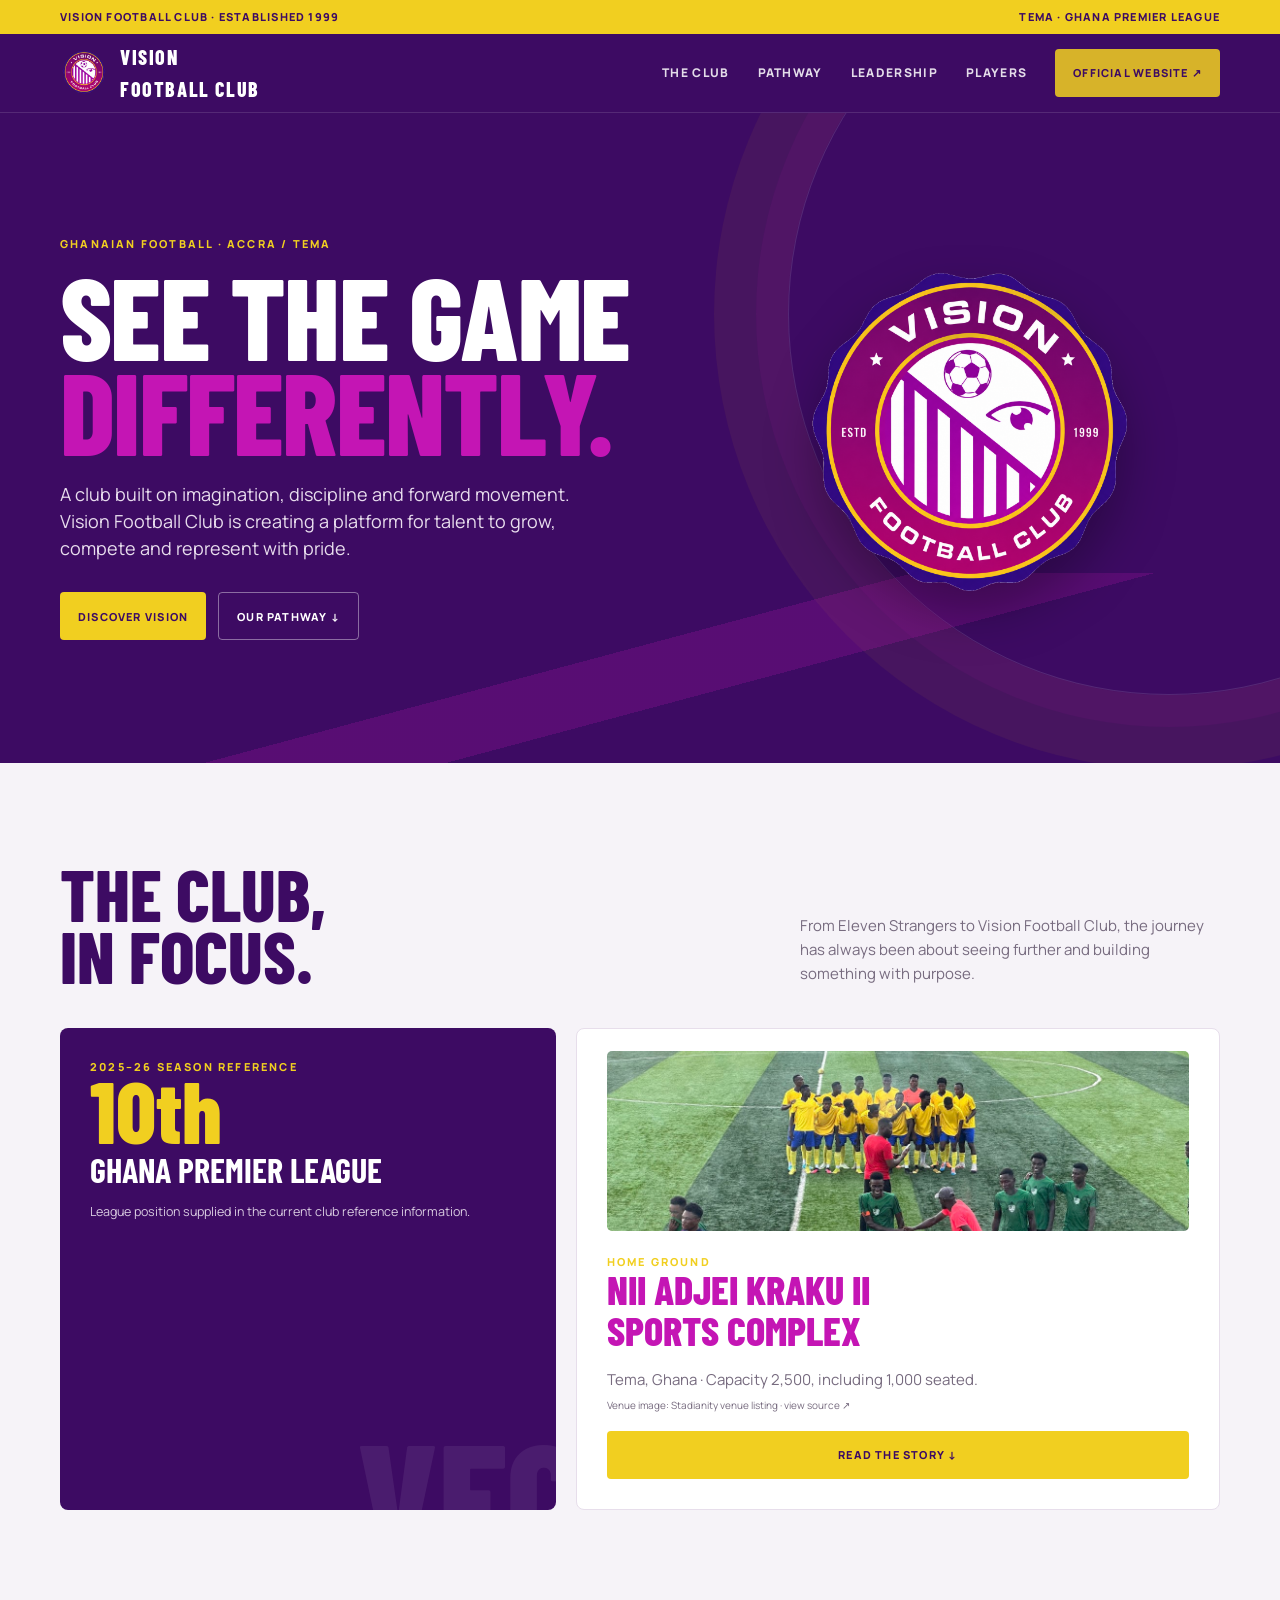
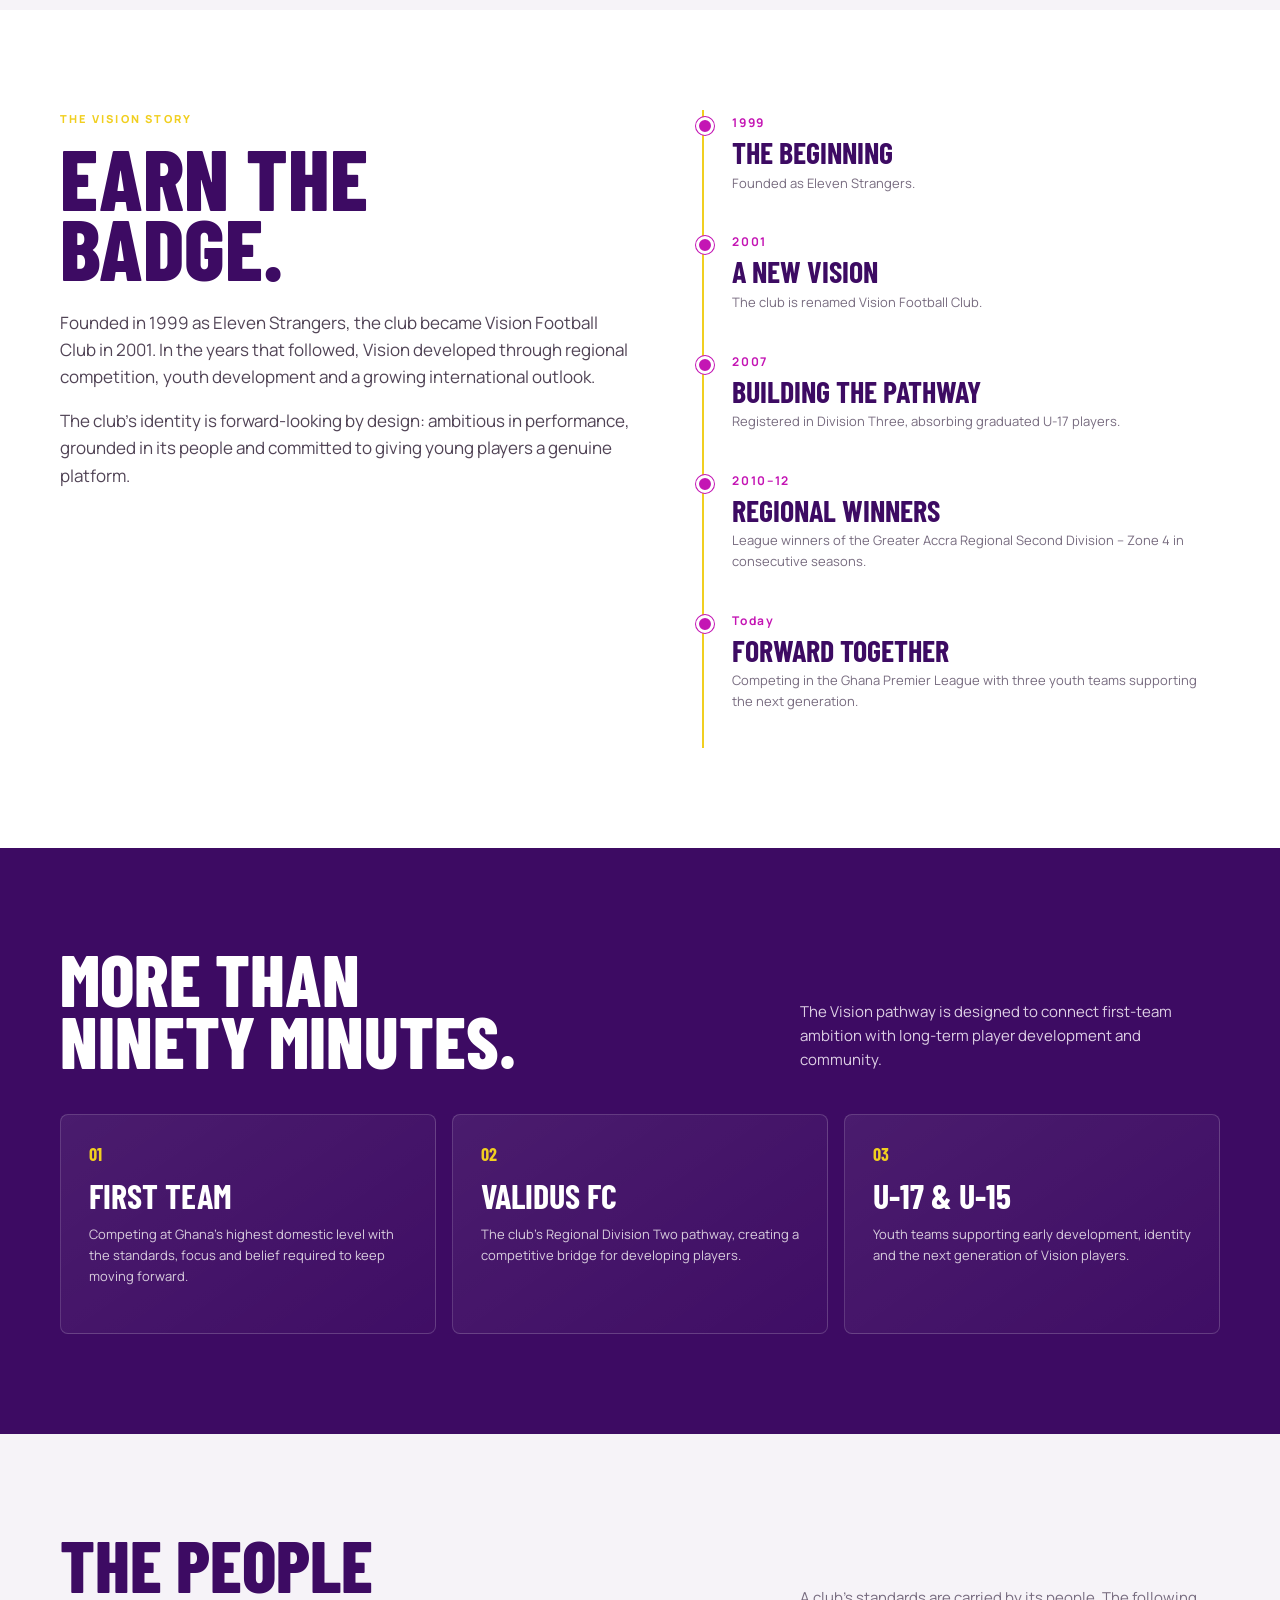
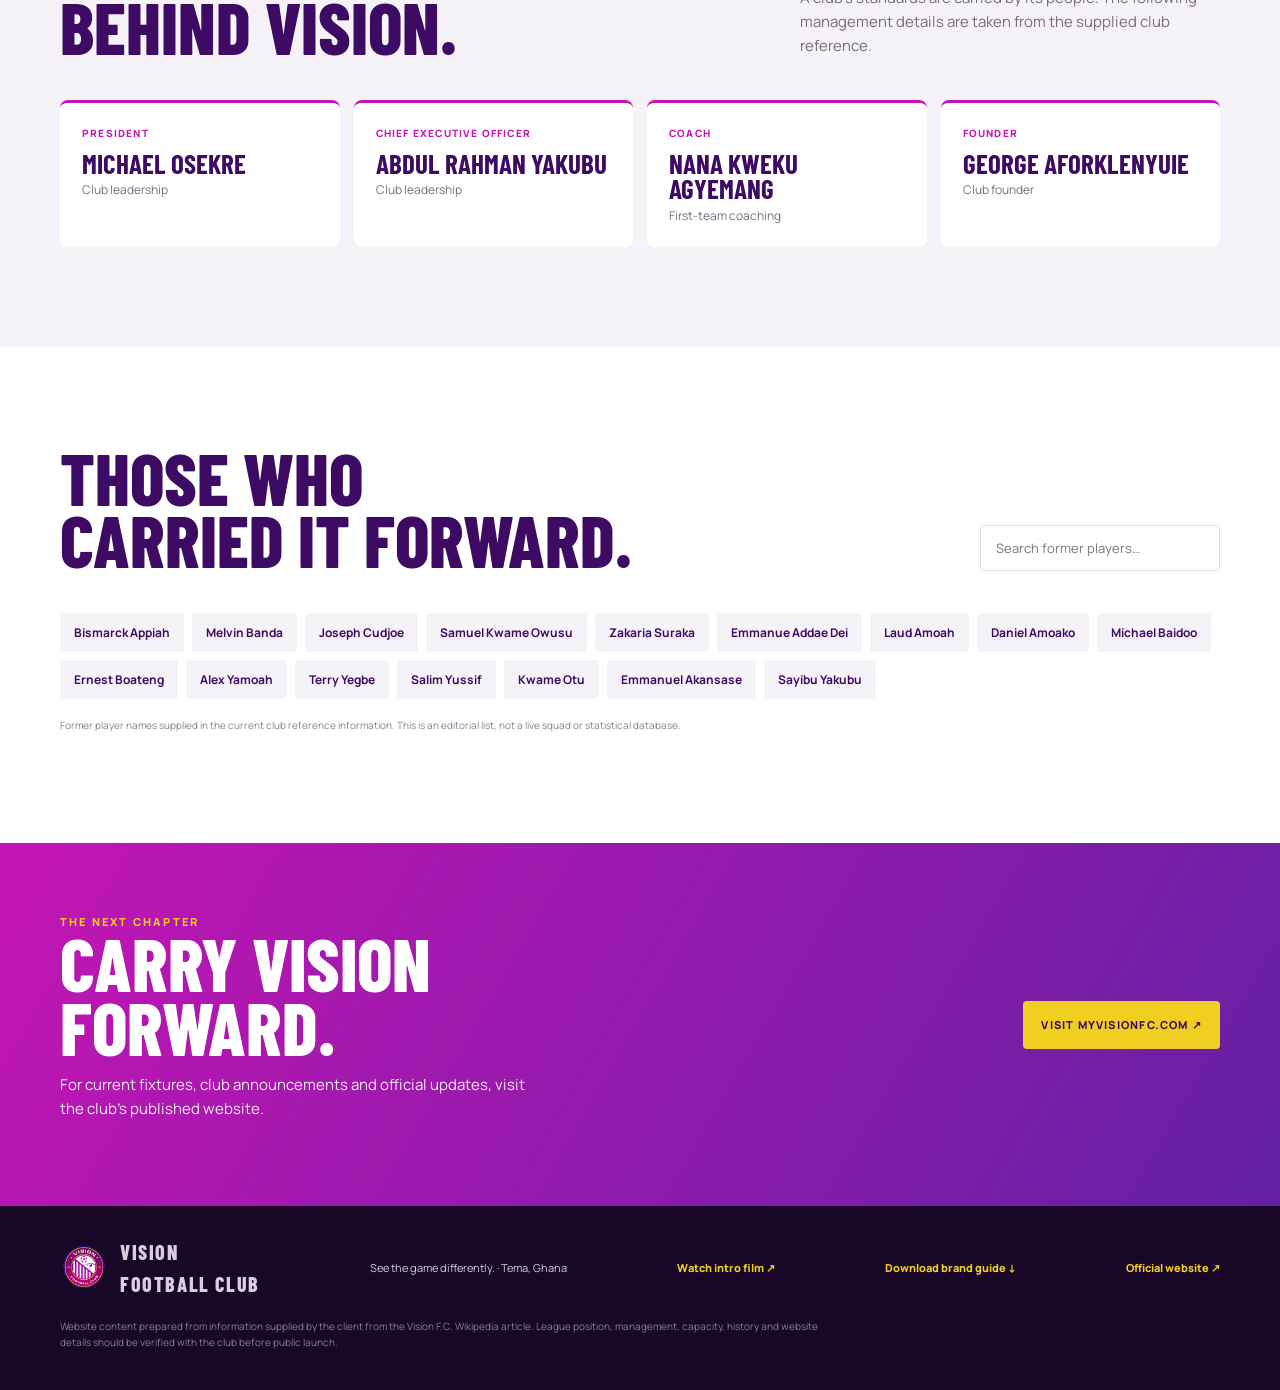
==== commit 794c16e1: "fix: move brand guide download to footer" ====
--- a/index.html
+++ b/index.html
@@ -18,7 +18,7 @@
 </style></head>
 <body>
 <div class="topline"><div class="container"><span>Vision Football Club · Established 1999</span><span>Tema · Ghana Premier League</span></div></div>
-<header class="nav"><div class="container nav-inner"><a class="brand" href="#top" aria-label="Vision Football Club home"><img src="assets/crest-transparent.png" alt=""><span>Vision<br>Football Club</span></a><button class="menu" aria-expanded="false" aria-controls="navlinks">Menu</button><nav id="navlinks" class="links"><a href="#club">The club</a><a href="#pathway">Pathway</a><a href="#leadership">Leadership</a><a href="#players">Players</a><a href="brand-guide.pdf" download>Brand guide ↓</a><a class="btn btn-primary" href="https://myvisionfc.com" target="_blank" rel="noopener">Official website ↗</a></nav></div></header>
+<header class="nav"><div class="container nav-inner"><a class="brand" href="#top" aria-label="Vision Football Club home"><img src="assets/crest-transparent.png" alt=""><span>Vision<br>Football Club</span></a><button class="menu" aria-expanded="false" aria-controls="navlinks">Menu</button><nav id="navlinks" class="links"><a href="#club">The club</a><a href="#pathway">Pathway</a><a href="#leadership">Leadership</a><a href="#players">Players</a><a class="btn btn-primary" href="https://myvisionfc.com" target="_blank" rel="noopener">Official website ↗</a></nav></div></header>
 <main id="top">
 <section class="hero"><div class="container hero-grid"><div><div class="kicker">Ghanaian football · Accra / Tema</div><h1>See the game<br><span>differently.</span></h1><p>A club built on imagination, discipline and forward movement. Vision Football Club is creating a platform for talent to grow, compete and represent with pride.</p><div class="actions"><a class="btn btn-primary" href="#club">Discover Vision</a><a class="btn btn-ghost" href="#pathway">Our pathway ↓</a></div></div><div class="hero-badge"><img src="assets/crest-transparent.png" alt="Vision Football Club crest"></div></div></section>
 <section id="club" class="section match"><div class="container"><div class="section-head reveal"><h2>The club,<br>in focus.</h2><p>From Eleven Strangers to Vision Football Club, the journey has always been about seeing further and building something with purpose.</p></div><div class="match-grid reveal"><article class="match-card"><div class="kicker">2025–26 season reference</div><div class="number">10th</div><h3>Ghana Premier League</h3><small>League position supplied in the current club reference information.</small></article><article class="info-card"><div><img class="stadium-photo" src="assets/nii-adjei-kraku-ii.jpg" alt="Players on the artificial-turf pitch at Nii Adjei Kraku II Sports Complex"><div class="kicker">Home ground</div><strong>Nii Adjei Kraku II<br>Sports Complex</strong><p>Tema, Ghana · Capacity 2,500, including 1,000 seated.</p><p class="stadium-caption">Venue image: Stadianity venue listing · <a href="https://stadianity.com/venue/21453/nii-adjei-kraku-ii-sports-complex/" target="_blank" rel="noopener">view source ↗</a></p></div><a class="btn btn-primary" href="#history">Read the story ↓</a></article></div></div></section>
@@ -28,7 +28,7 @@
 <section id="players" class="section players"><div class="container"><div class="section-head reveal"><h2>Those who<br>carried it forward.</h2><div class="player-search"><label class="sr-only" for="playerSearch">Search former players</label><input id="playerSearch" type="search" placeholder="Search former players…"></div></div><div id="playerList" class="player-list reveal"></div><p class="source-note">Former player names supplied in the current club reference information. This is an editorial list, not a live squad or statistical database.</p></div></section>
 <section class="cta"><div class="container cta-grid"><div><div class="kicker">The next chapter</div><h2>Carry Vision<br>forward.</h2><p>For current fixtures, club announcements and official updates, visit the club’s published website.</p></div><a class="btn btn-primary" href="https://myvisionfc.com" target="_blank" rel="noopener">Visit myvisionfc.com ↗</a></div></section>
 </main>
-<footer class="footer"><div class="container footer-inner"><div class="brand"><img src="assets/crest-transparent.png" alt=""><span>Vision<br>Football Club</span></div><small>See the game differently. · Tema, Ghana</small><small><a href="#intro-video" data-open-video>Watch intro film ↗</a></small><small><a href="https://myvisionfc.com" target="_blank" rel="noopener">Official website ↗</a></small></div><div class="container"><p class="source-note">Website content prepared from information supplied by the client from the Vision F.C. Wikipedia article. League position, management, capacity, history and website details should be verified with the club before public launch.</p></div></footer>
+<footer class="footer"><div class="container footer-inner"><div class="brand"><img src="assets/crest-transparent.png" alt=""><span>Vision<br>Football Club</span></div><small>See the game differently. · Tema, Ghana</small><small><a href="#intro-video" data-open-video>Watch intro film ↗</a></small><small><a href="brand-guide.pdf" download>Download brand guide ↓</a></small><small><a href="https://myvisionfc.com" target="_blank" rel="noopener">Official website ↗</a></small></div><div class="container"><p class="source-note">Website content prepared from information supplied by the client from the Vision F.C. Wikipedia article. League position, management, capacity, history and website details should be verified with the club before public launch.</p></div></footer>
 <div id="intro-video" class="video-modal" hidden role="dialog" aria-modal="true" aria-labelledby="intro-title"><div class="video-shell"><div class="video-top"><strong id="intro-title">Vision FC / Intro film</strong><button class="video-close" type="button" data-close-video aria-label="Close intro film">Close</button></div><video controls preload="metadata" playsinline poster="assets/og-image.jpg"><source src="intro-video.mp4" type="video/mp4">Your browser does not support the intro film.</video><div class="video-label">A short visual introduction to Vision Football Club.</div></div></div>
 <script>
 const players=['Bismarck Appiah','Melvin Banda','Joseph Cudjoe','Samuel Kwame Owusu','Zakaria Suraka','Emmanue Addae Dei','Laud Amoah','Daniel Amoako','Michael Baidoo','Ernest Boateng','Alex Yamoah','Terry Yegbe','Salim Yussif','Kwame Otu','Emmanuel Akansase','Sayibu Yakubu'];
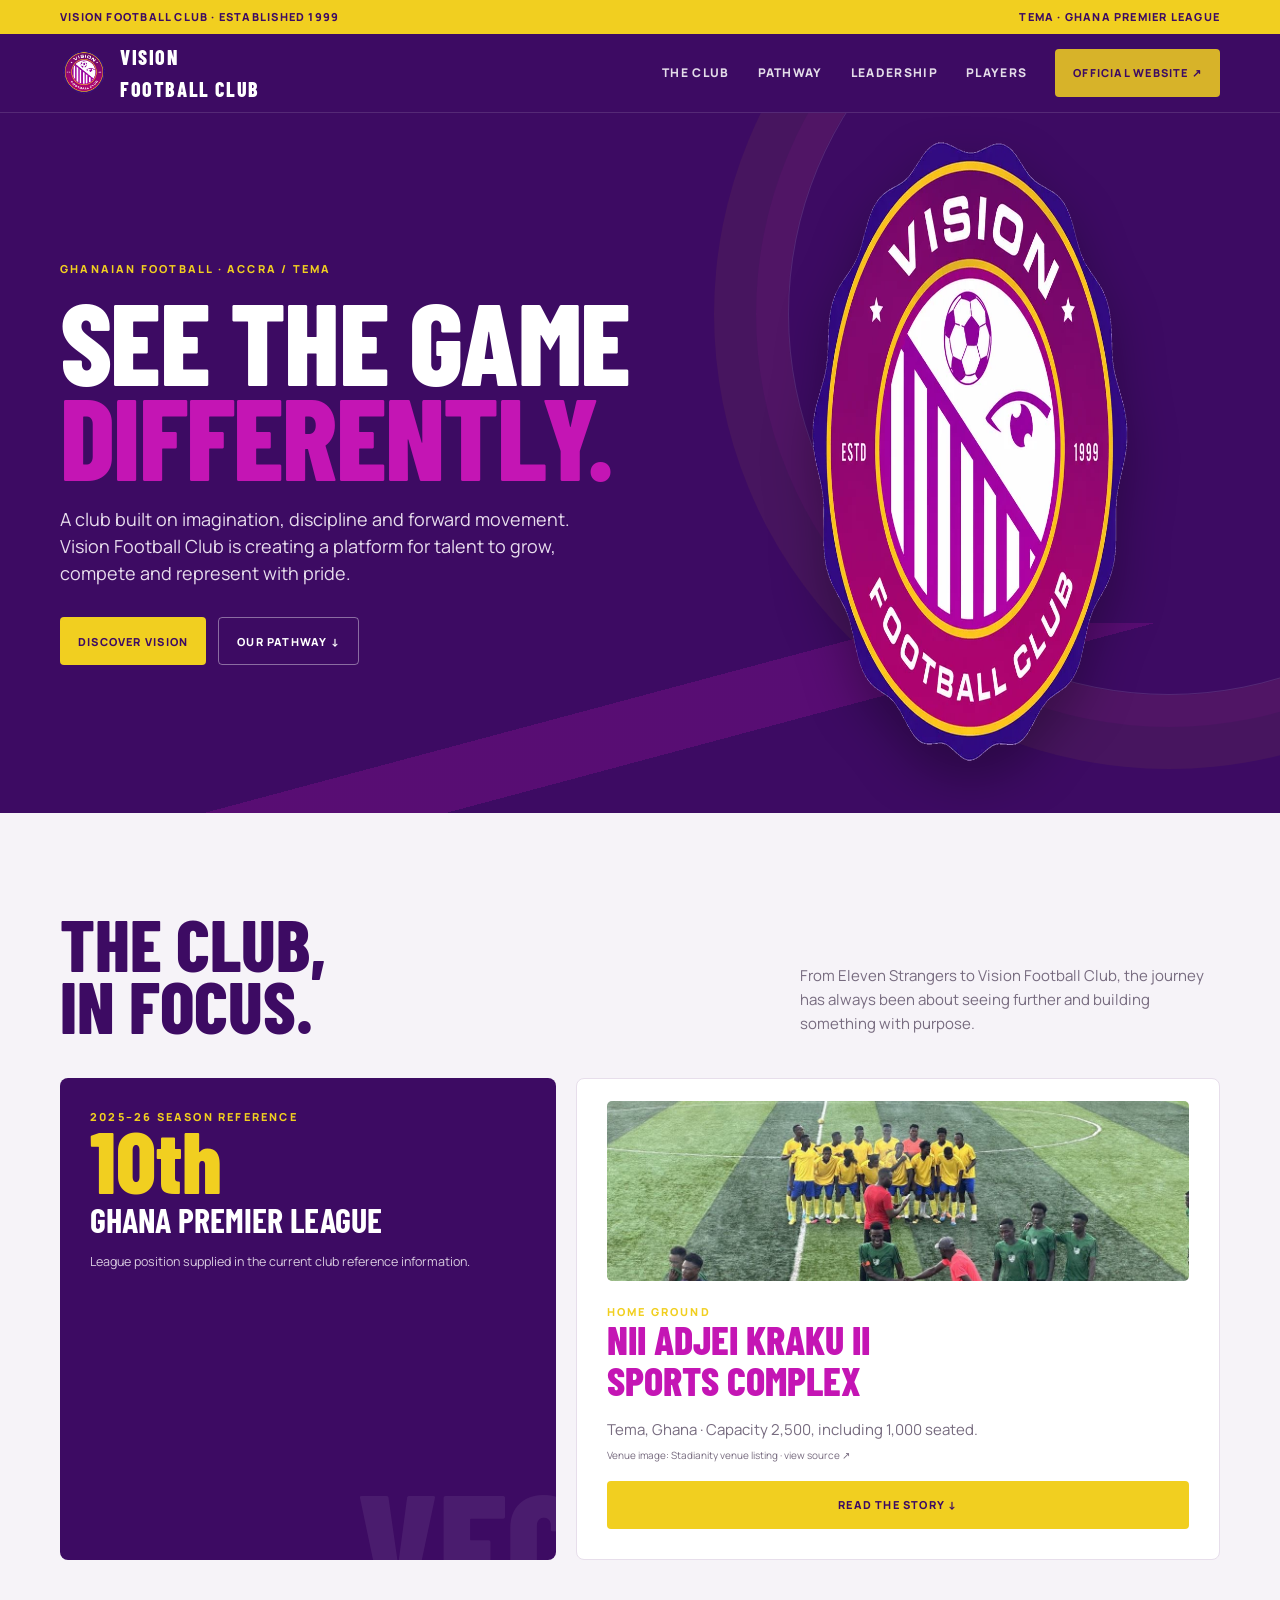
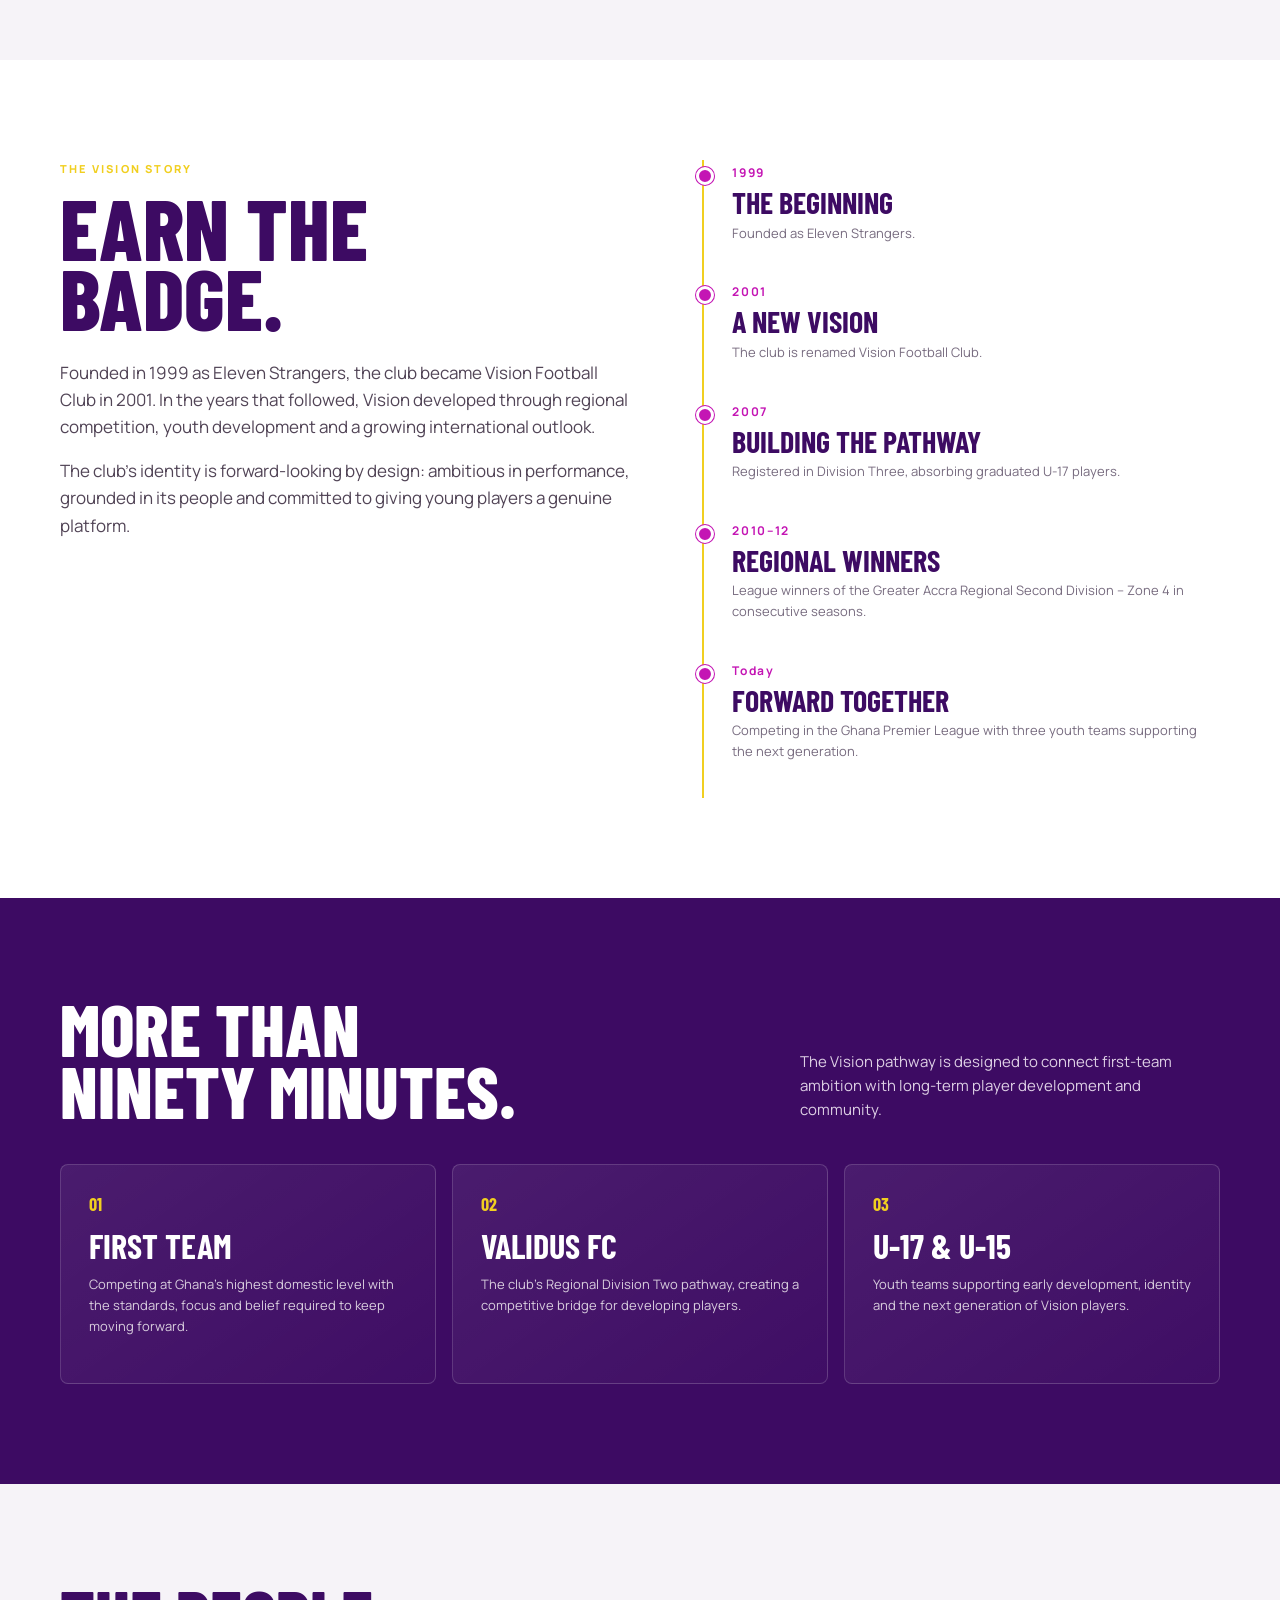
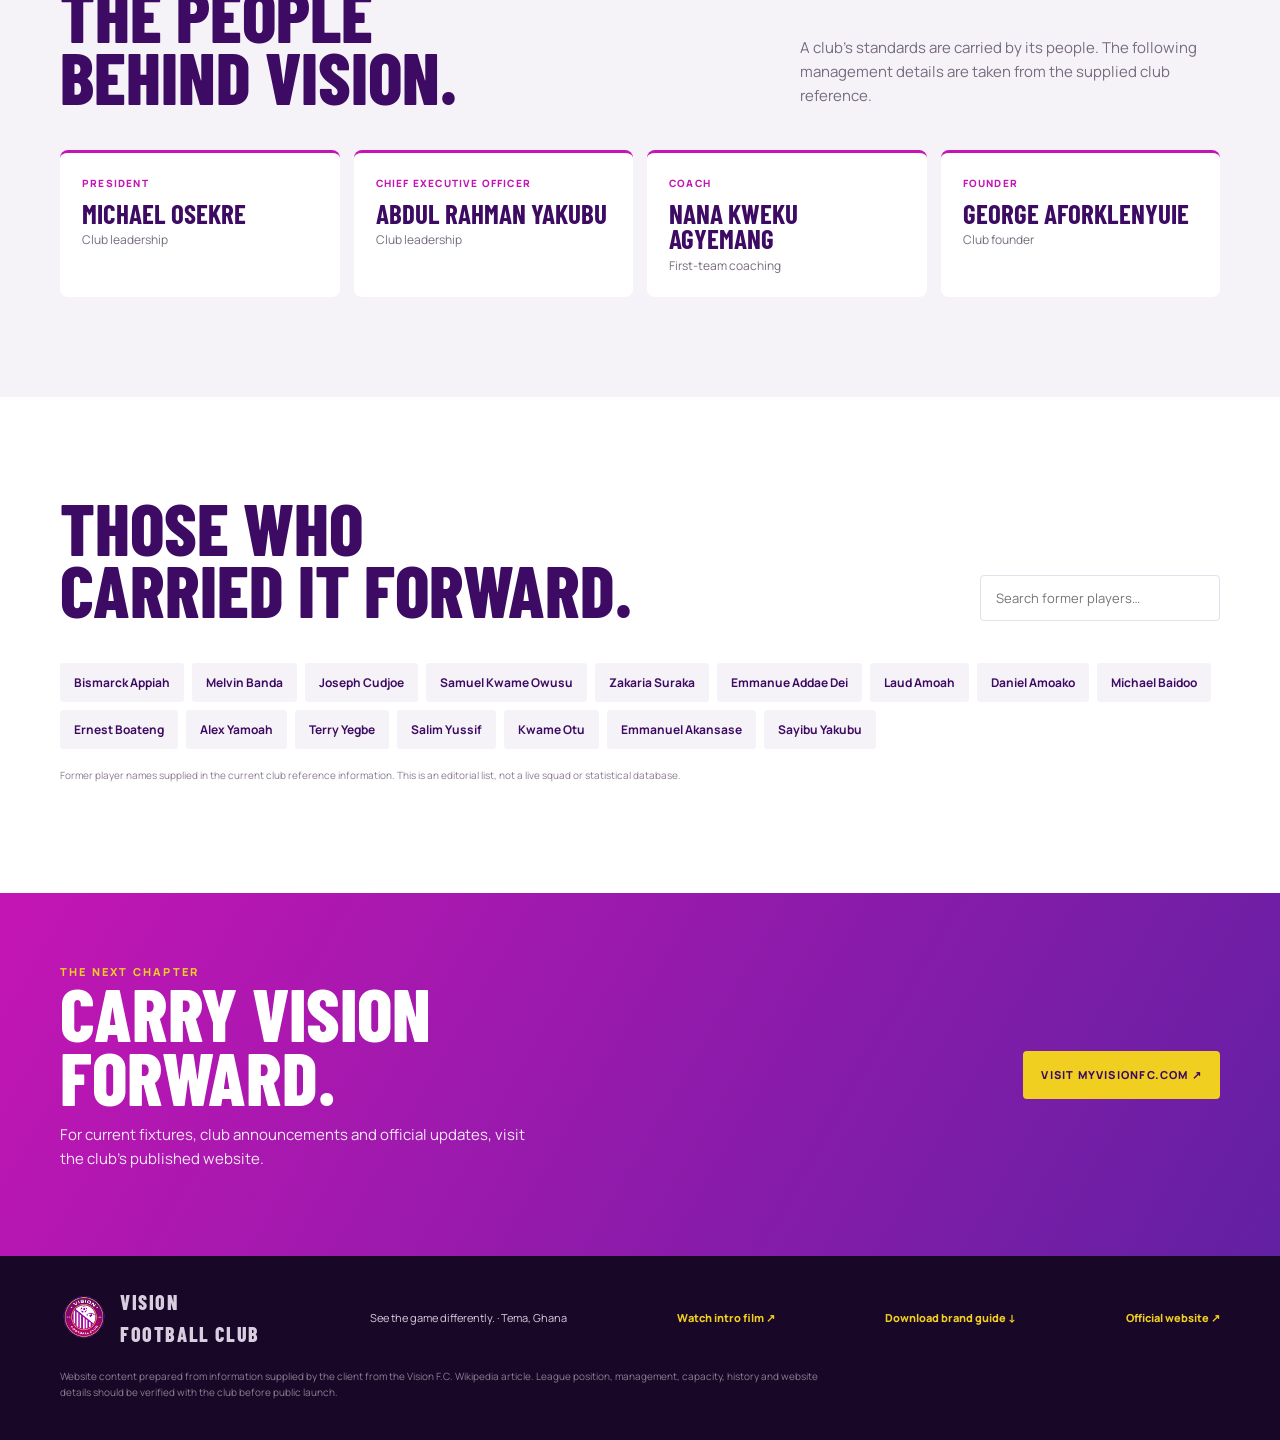
==== commit ed91f9b4: "perf: harden and optimise Vision FC site" ====
--- a/index.html
+++ b/index.html
@@ -9,32 +9,19 @@
 <meta property="og:type" content="website"><meta property="og:locale" content="en_GH"><meta property="og:site_name" content="Vision Football Club"><meta property="og:title" content="Vision Football Club | Ghana Premier League Club in Tema"><meta property="og:description" content="A Ghanaian football club built on ambition, discipline and forward movement."><meta property="og:url" content="https://vision-fc-site.vercel.app/"><meta property="og:image" content="https://vision-fc-site.vercel.app/assets/og-image.jpg"><meta property="og:image:width" content="1200"><meta property="og:image:height" content="630">
 <meta name="twitter:card" content="summary_large_image"><meta name="twitter:title" content="Vision Football Club | Ghana Premier League Club in Tema"><meta name="twitter:description" content="A Ghanaian football club built on ambition, discipline and forward movement."><meta name="twitter:image" content="https://vision-fc-site.vercel.app/assets/og-image.jpg">
 <script type="application/ld+json">{"@context":"https://schema.org","@type":"SportsTeam","name":"Vision Football Club","alternateName":"Vision FC","sport":"Football","foundingDate":"1999","url":"https://vision-fc-site.vercel.app/","logo":"https://vision-fc-site.vercel.app/assets/crest-transparent.png","image":"https://vision-fc-site.vercel.app/assets/og-image.jpg","description":"Vision Football Club is a Ghanaian football club based in Accra and playing at Nii Adjei Kraku II Sports Complex in Tema.","location":{"@type":"Place","name":"Nii Adjei Kraku II Sports Complex","address":{"@type":"PostalAddress","addressLocality":"Tema","addressCountry":"GH"}},"sameAs":["https://myvisionfc.com"]}</script>
-<link rel="preconnect" href="https://fonts.googleapis.com"><link rel="preconnect" href="https://fonts.gstatic.com" crossorigin>
-<link href="https://fonts.googleapis.com/css2?family=Barlow+Condensed:wght@500;600;700;800&family=Manrope:wght@400;500;600;700;800&display=swap" rel="stylesheet">
-<style>
-:root{--violet:#3d0b63;--purple:#6220a3;--magenta:#c415b4;--gold:#f1cf20;--ink:#171020;--mist:#f6f3f8;--white:#fff;--line:#e7deeb;--muted:#776b7f}*{box-sizing:border-box}html{scroll-behavior:smooth}body{margin:0;color:var(--ink);background:var(--white);font:15px/1.6 Manrope,Arial,sans-serif}a{color:inherit;text-decoration:none}button{font:inherit}img{max-width:100%}.sr-only{position:absolute;width:1px;height:1px;padding:0;margin:-1px;overflow:hidden;clip:rect(0,0,0,0);white-space:nowrap;border:0}.container{width:min(1160px,calc(100% - 40px));margin:auto}.topline{background:var(--gold);color:var(--violet);font-size:11px;font-weight:800;letter-spacing:.11em;text-transform:uppercase;padding:8px 0}.topline .container{display:flex;justify-content:space-between;gap:20px}.nav{background:var(--violet);color:white;position:sticky;top:0;z-index:20;border-bottom:1px solid rgba(255,255,255,.12)}.nav-inner{height:78px;display:flex;align-items:center;justify-content:space-between}.brand{display:flex;align-items:center;gap:12px;font-family:'Barlow Condensed';font-size:20px;text-transform:uppercase;letter-spacing:.08em;font-weight:800}.brand img{width:48px;height:48px;object-fit:contain}.links{display:flex;align-items:center;gap:28px;font-size:12px;text-transform:uppercase;letter-spacing:.11em;font-weight:800}.links a{opacity:.86}.links a:hover,.links a:focus{color:var(--gold);opacity:1}.menu{display:none;background:none;color:#fff;border:1px solid rgba(255,255,255,.35);padding:8px 12px;border-radius:8px}.hero{position:relative;overflow:hidden;background:var(--violet);color:#fff;min-height:650px;display:flex;align-items:center}.hero:before{content:"";position:absolute;width:760px;height:760px;border:1px solid rgba(255,255,255,.12);border-radius:50%;right:-270px;top:-180px;box-shadow:0 0 0 32px rgba(196,21,180,.07),0 0 0 74px rgba(241,207,32,.05)}.hero:after{content:"";position:absolute;inset:auto -8% -60px -8%;height:250px;background:linear-gradient(165deg,transparent 0 42%,rgba(196,21,180,.2) 42% 52%,transparent 52%)}.hero-grid{display:grid;grid-template-columns:1.1fr .9fr;align-items:center;gap:50px;position:relative;z-index:1}.kicker{color:var(--gold);font-size:11px;font-weight:800;letter-spacing:.2em;text-transform:uppercase}.hero h1{font:800 clamp(64px,9vw,128px)/.82 'Barlow Condensed';text-transform:uppercase;letter-spacing:-.015em;margin:16px 0 24px;max-width:620px}.hero h1 span{color:var(--magenta)}.hero p{font-size:18px;line-height:1.5;max-width:560px;color:#e8dded}.actions{display:flex;gap:12px;flex-wrap:wrap;margin-top:30px}.btn{display:inline-flex;align-items:center;justify-content:center;min-height:48px;padding:0 18px;border-radius:4px;font-size:11px;text-transform:uppercase;letter-spacing:.11em;font-weight:800;transition:.2s ease}.btn-primary{background:var(--gold);color:var(--violet)}.btn-primary:hover,.btn-primary:focus{transform:translateY(-2px);background:#ffe44c}.btn-ghost{border:1px solid rgba(255,255,255,.4);color:white}.btn-ghost:hover,.btn-ghost:focus{border-color:var(--gold);color:var(--gold)}.hero-badge{display:flex;justify-content:center;align-items:center;min-height:450px}.hero-badge img{width:min(360px,78%);filter:drop-shadow(0 24px 25px rgba(0,0,0,.3))}.section{padding:100px 0}.section-head{display:flex;justify-content:space-between;align-items:end;gap:28px;margin-bottom:42px}.section-head h2{font:800 clamp(42px,6vw,72px)/.86 'Barlow Condensed';text-transform:uppercase;color:var(--violet);margin:0}.section-head p{max-width:420px;color:var(--muted);margin:0}.match{background:var(--mist)}.match-grid{display:grid;grid-template-columns:1fr 1.3fr;gap:20px}.match-card{background:var(--violet);color:#fff;border-radius:8px;padding:30px;min-height:260px;position:relative;overflow:hidden}.match-card:after{content:'VFC';position:absolute;right:-25px;bottom:-48px;font:800 160px/.8 'Barlow Condensed';color:rgba(255,255,255,.07)}.match-card h3,.story-card h3,.path-card h3{font:700 34px/.9 'Barlow Condensed';text-transform:uppercase;margin:13px 0}.match-card .number{font:800 88px/.75 'Barlow Condensed';color:var(--gold)}.match-card small{color:#d8cbe0}.info-card{background:#fff;border:1px solid var(--line);padding:30px;border-radius:8px;display:flex;flex-direction:column;justify-content:space-between}.stadium-photo{width:100%;height:180px;object-fit:cover;border-radius:5px;margin:-8px 0 22px;display:block}.stadium-caption{font-size:10px;color:var(--muted);margin:-10px 0 18px}.info-card strong{font:800 40px/.9 'Barlow Condensed';text-transform:uppercase;color:var(--magenta)}.info-card p{color:var(--muted)}.history{background:var(--white)}.history-grid{display:grid;grid-template-columns:1.05fr .95fr;gap:70px;align-items:start}.history-copy p{font-size:17px;color:#514456;max-width:620px}.timeline{border-left:2px solid var(--gold);padding-left:28px}.event{position:relative;padding-bottom:30px}.event:before{content:'';position:absolute;left:-36px;top:7px;width:12px;height:12px;background:var(--magenta);border:3px solid var(--white);box-shadow:0 0 0 1px var(--magenta);border-radius:50%}.event b{color:var(--magenta);font-size:12px;letter-spacing:.14em}.event strong{display:block;font:700 30px/.95 'Barlow Condensed';text-transform:uppercase;color:var(--violet);margin-top:4px}.event p{margin:6px 0;color:var(--muted);font-size:13px}.pathway{background:var(--violet);color:white}.pathway .section-head h2{color:white}.pathway .section-head p{color:#ded0e5}.cards{display:grid;grid-template-columns:repeat(3,1fr);gap:16px}.path-card{padding:28px;border:1px solid rgba(255,255,255,.17);border-radius:8px;min-height:220px;background:linear-gradient(145deg,rgba(255,255,255,.07),rgba(255,255,255,.015))}.path-card .index{color:var(--gold);font:700 18px 'Barlow Condensed'}.path-card h3{color:#fff}.path-card p{color:#d9cede;font-size:13px}.leadership{background:var(--mist)}.people{display:grid;grid-template-columns:repeat(4,1fr);gap:14px}.person{background:#fff;border-radius:8px;padding:22px;border-top:3px solid var(--magenta)}.person .role{font-size:10px;color:var(--magenta);text-transform:uppercase;letter-spacing:.12em;font-weight:800}.person h3{font:700 27px/.95 'Barlow Condensed';text-transform:uppercase;color:var(--violet);margin:10px 0 4px}.person p{font-size:12px;color:var(--muted);margin:0}.players{background:#fff}.player-search{display:flex;gap:12px;align-items:center}.player-search input{border:1px solid var(--line);padding:13px 15px;border-radius:4px;min-width:240px;font:13px Manrope}.player-list{display:flex;flex-wrap:wrap;gap:8px}.player{padding:10px 14px;background:var(--mist);border-radius:3px;font-size:12px;font-weight:700;color:var(--violet)}.cta{background:linear-gradient(120deg,var(--magenta),var(--purple));color:white;padding:70px 0}.cta-grid{display:flex;justify-content:space-between;align-items:center;gap:30px}.cta h2{font:800 clamp(42px,6vw,74px)/.86 'Barlow Condensed';text-transform:uppercase;margin:0;max-width:650px}.cta p{color:#f5e9f4;max-width:470px}.footer{background:#190727;color:#d9cde0;padding:30px 0}.footer-inner{display:flex;justify-content:space-between;gap:30px;align-items:center}.footer small{font-size:11px}.footer a{color:var(--gold);font-weight:800}.source-note{font-size:10px;color:#8b7e91;margin-top:18px;max-width:760px}.reveal{opacity:0;transform:translateY(16px);transition:.65s ease}.reveal.visible{opacity:1;transform:none}@media(max-width:800px){.topline .container span:last-child{display:none}.nav-inner{height:68px}.menu{display:block}.links{display:none;position:absolute;left:0;right:0;top:68px;background:var(--violet);padding:18px 20px;flex-direction:column;align-items:flex-start;border-top:1px solid rgba(255,255,255,.13)}.links.open{display:flex}.hero{min-height:auto;padding:86px 0 70px}.hero-grid,.history-grid,.match-grid{grid-template-columns:1fr;gap:36px}.hero-badge{min-height:300px;order:-1}.hero-badge img{width:220px}.hero h1{font-size:76px}.section{padding:72px 0}.section-head{display:block;margin-bottom:30px}.section-head p{margin-top:18px}.cards{grid-template-columns:1fr}.people{grid-template-columns:1fr 1fr}.cta-grid,.footer-inner{display:block}.cta .btn{margin-top:12px}.player-search{margin-top:20px}.player-search input{width:100%;min-width:0}}@media(max-width:430px){.container{width:min(100% - 28px,1160px)}.topline{font-size:9px}.hero h1{font-size:58px;letter-spacing:-.03em}.hero h1 span{display:block;overflow-wrap:anywhere}.hero p{font-size:16px}.actions .btn{width:100%}.people{grid-template-columns:1fr}.match-card,.info-card{padding:24px}.player-search{display:block}.player-search input{margin-bottom:10px}.brand{font-size:17px}}
-@keyframes crestFloat{0%,100%{transform:translateY(0) rotate(-1deg)}50%{transform:translateY(-10px) rotate(1deg)}}@keyframes ringPulse{0%,100%{transform:scale(1);opacity:.8}50%{transform:scale(1.035);opacity:1}}@keyframes shine{0%{transform:translateX(-140%)}55%,100%{transform:translateX(140%)}}@keyframes cardRise{from{transform:translateY(0)}to{transform:translateY(-6px)}}.hero:before{animation:ringPulse 9s ease-in-out infinite}.hero-badge img{animation:crestFloat 6s ease-in-out infinite}.btn-primary{position:relative;overflow:hidden}.btn-primary:after{content:"";position:absolute;inset:0;width:45%;background:linear-gradient(105deg,transparent,rgba(255,255,255,.55),transparent);transform:translateX(-140%);animation:shine 5.5s ease-in-out infinite}.path-card{transition:transform .25s ease,border-color .25s ease,background .25s ease}.path-card:hover,.path-card:focus-within{transform:translateY(-6px);border-color:var(--gold);background:linear-gradient(145deg,rgba(196,21,180,.22),rgba(255,255,255,.04))}.match-card:after{animation:crestFloat 10s ease-in-out infinite}.video-modal{position:fixed;inset:0;z-index:50;background:rgba(23,16,32,.9);display:grid;place-items:center;padding:22px}.video-modal[hidden]{display:none}.video-shell{width:min(100%,960px);background:var(--ink);border:1px solid rgba(241,207,32,.6);border-radius:10px;box-shadow:0 28px 90px rgba(0,0,0,.5);overflow:hidden}.video-top{display:flex;align-items:center;justify-content:space-between;padding:12px 16px;color:#fff}.video-top strong{font:700 22px/.9 'Barlow Condensed';text-transform:uppercase}.video-close{border:1px solid rgba(255,255,255,.4);background:transparent;color:#fff;border-radius:4px;padding:6px 10px;cursor:pointer}.video-close:hover,.video-close:focus{color:var(--gold);border-color:var(--gold)}.video-shell video{display:block;width:100%;height:auto;background:#000}.video-label{padding:8px 16px 13px;color:#d9cde0;font-size:11px}@media(max-width:800px){.video-modal{padding:12px}.video-top{padding:10px 12px}.video-shell video{min-height:220px;object-fit:contain}}
- @media(prefers-reduced-motion:reduce){html{scroll-behavior:auto}.reveal{opacity:1;transform:none;transition:none}.btn{transition:none}.hero:before,.hero-badge img,.match-card:after,.btn-primary:after{animation:none}.path-card{transition:none}}
-</style></head>
+<link rel="stylesheet" href="local-fonts.css"><link rel="stylesheet" href="styles.css"></head>
 <body>
 <div class="topline"><div class="container"><span>Vision Football Club · Established 1999</span><span>Tema · Ghana Premier League</span></div></div>
-<header class="nav"><div class="container nav-inner"><a class="brand" href="#top" aria-label="Vision Football Club home"><img src="assets/crest-transparent.png" alt=""><span>Vision<br>Football Club</span></a><button class="menu" aria-expanded="false" aria-controls="navlinks">Menu</button><nav id="navlinks" class="links"><a href="#club">The club</a><a href="#pathway">Pathway</a><a href="#leadership">Leadership</a><a href="#players">Players</a><a class="btn btn-primary" href="https://myvisionfc.com" target="_blank" rel="noopener">Official website ↗</a></nav></div></header>
+<header class="nav"><div class="container nav-inner"><a class="brand" href="#top" aria-label="Vision Football Club home"><img width="48" height="48" src="assets/crest-transparent.webp" alt=""><span>Vision<br>Football Club</span></a><button class="menu" aria-expanded="false" aria-controls="navlinks">Menu</button><nav id="navlinks" class="links"><a href="#club">The club</a><a href="#pathway">Pathway</a><a href="#leadership">Leadership</a><a href="#players">Players</a><a class="btn btn-primary" href="https://myvisionfc.com" target="_blank" rel="noopener">Official website ↗</a></nav></div></header>
 <main id="top">
-<section class="hero"><div class="container hero-grid"><div><div class="kicker">Ghanaian football · Accra / Tema</div><h1>See the game<br><span>differently.</span></h1><p>A club built on imagination, discipline and forward movement. Vision Football Club is creating a platform for talent to grow, compete and represent with pride.</p><div class="actions"><a class="btn btn-primary" href="#club">Discover Vision</a><a class="btn btn-ghost" href="#pathway">Our pathway ↓</a></div></div><div class="hero-badge"><img src="assets/crest-transparent.png" alt="Vision Football Club crest"></div></div></section>
-<section id="club" class="section match"><div class="container"><div class="section-head reveal"><h2>The club,<br>in focus.</h2><p>From Eleven Strangers to Vision Football Club, the journey has always been about seeing further and building something with purpose.</p></div><div class="match-grid reveal"><article class="match-card"><div class="kicker">2025–26 season reference</div><div class="number">10th</div><h3>Ghana Premier League</h3><small>League position supplied in the current club reference information.</small></article><article class="info-card"><div><img class="stadium-photo" src="assets/nii-adjei-kraku-ii.jpg" alt="Players on the artificial-turf pitch at Nii Adjei Kraku II Sports Complex"><div class="kicker">Home ground</div><strong>Nii Adjei Kraku II<br>Sports Complex</strong><p>Tema, Ghana · Capacity 2,500, including 1,000 seated.</p><p class="stadium-caption">Venue image: Stadianity venue listing · <a href="https://stadianity.com/venue/21453/nii-adjei-kraku-ii-sports-complex/" target="_blank" rel="noopener">view source ↗</a></p></div><a class="btn btn-primary" href="#history">Read the story ↓</a></article></div></div></section>
-<section id="history" class="section history"><div class="container history-grid"><div class="history-copy reveal"><div class="kicker">The Vision story</div><h2 style="font:800 clamp(48px,7vw,86px)/.82 'Barlow Condensed';text-transform:uppercase;color:var(--violet);margin:14px 0 26px">Earn the<br>badge.</h2><p>Founded in 1999 as Eleven Strangers, the club became Vision Football Club in 2001. In the years that followed, Vision developed through regional competition, youth development and a growing international outlook.</p><p>The club’s identity is forward-looking by design: ambitious in performance, grounded in its people and committed to giving young players a genuine platform.</p></div><div class="timeline reveal"><div class="event"><b>1999</b><strong>The beginning</strong><p>Founded as Eleven Strangers.</p></div><div class="event"><b>2001</b><strong>A new vision</strong><p>The club is renamed Vision Football Club.</p></div><div class="event"><b>2007</b><strong>Building the pathway</strong><p>Registered in Division Three, absorbing graduated U-17 players.</p></div><div class="event"><b>2010–12</b><strong>Regional winners</strong><p>League winners of the Greater Accra Regional Second Division – Zone 4 in consecutive seasons.</p></div><div class="event"><b>Today</b><strong>Forward together</strong><p>Competing in the Ghana Premier League with three youth teams supporting the next generation.</p></div></div></div></section>
+<section class="hero"><div class="container hero-grid"><div><div class="kicker">Ghanaian football · Accra / Tema</div><h1>See the game<br><span>differently.</span></h1><p>A club built on imagination, discipline and forward movement. Vision Football Club is creating a platform for talent to grow, compete and represent with pride.</p><div class="actions"><a class="btn btn-primary" href="#club">Discover Vision</a><a class="btn btn-ghost" href="#pathway">Our pathway ↓</a></div></div><div class="hero-badge"><img width="700" height="700" src="assets/crest-transparent.webp" alt="Vision Football Club crest"></div></div></section>
+<section id="club" class="section match"><div class="container"><div class="section-head reveal"><h2>The club,<br>in focus.</h2><p>From Eleven Strangers to Vision Football Club, the journey has always been about seeing further and building something with purpose.</p></div><div class="match-grid reveal"><article class="match-card"><div class="kicker">2025–26 season reference</div><div class="number">10th</div><h3>Ghana Premier League</h3><small>League position supplied in the current club reference information.</small></article><article class="info-card"><div><img class="stadium-photo" width="1200" height="900" src="assets/nii-adjei-kraku-ii-optimised.jpg" alt="Players on the artificial-turf pitch at Nii Adjei Kraku II Sports Complex"><div class="kicker">Home ground</div><strong>Nii Adjei Kraku II<br>Sports Complex</strong><p>Tema, Ghana · Capacity 2,500, including 1,000 seated.</p><p class="stadium-caption">Venue image: Stadianity venue listing · <a href="https://stadianity.com/venue/21453/nii-adjei-kraku-ii-sports-complex/" target="_blank" rel="noopener">view source ↗</a></p></div><a class="btn btn-primary" href="#history">Read the story ↓</a></article></div></div></section>
+<section id="history" class="section history"><div class="container history-grid"><div class="history-copy reveal"><div class="kicker">The Vision story</div><h2 class="history-title">Earn the<br>badge.</h2><p>Founded in 1999 as Eleven Strangers, the club became Vision Football Club in 2001. In the years that followed, Vision developed through regional competition, youth development and a growing international outlook.</p><p>The club’s identity is forward-looking by design: ambitious in performance, grounded in its people and committed to giving young players a genuine platform.</p></div><div class="timeline reveal"><div class="event"><b>1999</b><strong>The beginning</strong><p>Founded as Eleven Strangers.</p></div><div class="event"><b>2001</b><strong>A new vision</strong><p>The club is renamed Vision Football Club.</p></div><div class="event"><b>2007</b><strong>Building the pathway</strong><p>Registered in Division Three, absorbing graduated U-17 players.</p></div><div class="event"><b>2010–12</b><strong>Regional winners</strong><p>League winners of the Greater Accra Regional Second Division – Zone 4 in consecutive seasons.</p></div><div class="event"><b>Today</b><strong>Forward together</strong><p>Competing in the Ghana Premier League with three youth teams supporting the next generation.</p></div></div></div></section>
 <section id="pathway" class="section pathway"><div class="container"><div class="section-head reveal"><h2>More than<br>ninety minutes.</h2><p>The Vision pathway is designed to connect first-team ambition with long-term player development and community.</p></div><div class="cards"><article class="path-card reveal"><span class="index">01</span><h3>First team</h3><p>Competing at Ghana’s highest domestic level with the standards, focus and belief required to keep moving forward.</p></article><article class="path-card reveal"><span class="index">02</span><h3>Validus FC</h3><p>The club’s Regional Division Two pathway, creating a competitive bridge for developing players.</p></article><article class="path-card reveal"><span class="index">03</span><h3>U-17 & U-15</h3><p>Youth teams supporting early development, identity and the next generation of Vision players.</p></article></div></div></section>
 <section id="leadership" class="section leadership"><div class="container"><div class="section-head reveal"><h2>The people<br>behind Vision.</h2><p>A club’s standards are carried by its people. The following management details are taken from the supplied club reference.</p></div><div class="people"><article class="person reveal"><div class="role">President</div><h3>Michael Osekre</h3><p>Club leadership</p></article><article class="person reveal"><div class="role">Chief Executive Officer</div><h3>Abdul Rahman Yakubu</h3><p>Club leadership</p></article><article class="person reveal"><div class="role">Coach</div><h3>Nana Kweku Agyemang</h3><p>First-team coaching</p></article><article class="person reveal"><div class="role">Founder</div><h3>George Aforklenyuie</h3><p>Club founder</p></article></div></div></section>
 <section id="players" class="section players"><div class="container"><div class="section-head reveal"><h2>Those who<br>carried it forward.</h2><div class="player-search"><label class="sr-only" for="playerSearch">Search former players</label><input id="playerSearch" type="search" placeholder="Search former players…"></div></div><div id="playerList" class="player-list reveal"></div><p class="source-note">Former player names supplied in the current club reference information. This is an editorial list, not a live squad or statistical database.</p></div></section>
 <section class="cta"><div class="container cta-grid"><div><div class="kicker">The next chapter</div><h2>Carry Vision<br>forward.</h2><p>For current fixtures, club announcements and official updates, visit the club’s published website.</p></div><a class="btn btn-primary" href="https://myvisionfc.com" target="_blank" rel="noopener">Visit myvisionfc.com ↗</a></div></section>
 </main>
-<footer class="footer"><div class="container footer-inner"><div class="brand"><img src="assets/crest-transparent.png" alt=""><span>Vision<br>Football Club</span></div><small>See the game differently. · Tema, Ghana</small><small><a href="#intro-video" data-open-video>Watch intro film ↗</a></small><small><a href="brand-guide.pdf" download>Download brand guide ↓</a></small><small><a href="https://myvisionfc.com" target="_blank" rel="noopener">Official website ↗</a></small></div><div class="container"><p class="source-note">Website content prepared from information supplied by the client from the Vision F.C. Wikipedia article. League position, management, capacity, history and website details should be verified with the club before public launch.</p></div></footer>
+<footer class="footer"><div class="container footer-inner"><div class="brand"><img width="48" height="48" src="assets/crest-transparent.webp" alt=""><span>Vision<br>Football Club</span></div><small>See the game differently. · Tema, Ghana</small><small><a href="#intro-video" data-open-video>Watch intro film ↗</a></small><small><a href="brand-guide.pdf" download>Download brand guide ↓</a></small><small><a href="https://myvisionfc.com" target="_blank" rel="noopener">Official website ↗</a></small></div><div class="container"><p class="source-note">Website content prepared from information supplied by the client from the Vision F.C. Wikipedia article. League position, management, capacity, history and website details should be verified with the club before public launch.</p></div></footer>
 <div id="intro-video" class="video-modal" hidden role="dialog" aria-modal="true" aria-labelledby="intro-title"><div class="video-shell"><div class="video-top"><strong id="intro-title">Vision FC / Intro film</strong><button class="video-close" type="button" data-close-video aria-label="Close intro film">Close</button></div><video controls preload="metadata" playsinline poster="assets/og-image.jpg"><source src="intro-video.mp4" type="video/mp4">Your browser does not support the intro film.</video><div class="video-label">A short visual introduction to Vision Football Club.</div></div></div>
-<script>
-const players=['Bismarck Appiah','Melvin Banda','Joseph Cudjoe','Samuel Kwame Owusu','Zakaria Suraka','Emmanue Addae Dei','Laud Amoah','Daniel Amoako','Michael Baidoo','Ernest Boateng','Alex Yamoah','Terry Yegbe','Salim Yussif','Kwame Otu','Emmanuel Akansase','Sayibu Yakubu'];
-const list=document.querySelector('#playerList'),search=document.querySelector('#playerSearch');
-function render(q=''){list.innerHTML=players.filter(p=>p.toLowerCase().includes(q.toLowerCase())).map(p=>`<span class="player">${p}</span>`).join('')||'<span class="source-note">No matching name in the supplied list.</span>'}render();search.addEventListener('input',e=>render(e.target.value));
-const menu=document.querySelector('.menu'),links=document.querySelector('#navlinks');menu.addEventListener('click',()=>{const open=links.classList.toggle('open');menu.setAttribute('aria-expanded',open)});links.addEventListener('click',e=>{if(e.target.matches('a')){links.classList.remove('open');menu.setAttribute('aria-expanded','false')}});
-const reduced=matchMedia('(prefers-reduced-motion: reduce)').matches;if(!reduced&&'IntersectionObserver'in window){const io=new IntersectionObserver(es=>es.forEach(e=>{if(e.isIntersecting){e.target.classList.add('visible');io.unobserve(e.target)}}),{threshold:.12});document.querySelectorAll('.reveal').forEach(e=>io.observe(e))}else document.querySelectorAll('.reveal').forEach(e=>e.classList.add('visible'));
-const modal=document.querySelector('.video-modal'),video=modal.querySelector('video'),openVideo=document.querySelector('[data-open-video]'),closeVideo=modal.querySelector('[data-close-video]');function showVideo(e){e.preventDefault();modal.hidden=false;document.body.style.overflow='hidden';closeVideo.focus()}function hideVideo(){modal.hidden=true;video.pause();video.currentTime=0;document.body.style.overflow=''}openVideo.addEventListener('click',showVideo);closeVideo.addEventListener('click',hideVideo);modal.addEventListener('click',e=>{if(e.target===modal)hideVideo()});document.addEventListener('keydown',e=>{if(e.key==='Escape'&&!modal.hidden)hideVideo()});
- </script></body></html>+<script src="app.js" defer></script></body></html>
--- a/local-fonts.css
+++ b/local-fonts.css
@@ -0,0 +1,9 @@
+@font-face{font-family:'Barlow Condensed';font-style:normal;font-weight:500;font-display:swap;src:url('fonts/barlow-condensed-0.ttf') format('truetype')}
+@font-face{font-family:'Barlow Condensed';font-style:normal;font-weight:600;font-display:swap;src:url('fonts/barlow-condensed-1.ttf') format('truetype')}
+@font-face{font-family:'Barlow Condensed';font-style:normal;font-weight:700;font-display:swap;src:url('fonts/barlow-condensed-2.ttf') format('truetype')}
+@font-face{font-family:'Barlow Condensed';font-style:normal;font-weight:800;font-display:swap;src:url('fonts/barlow-condensed-3.ttf') format('truetype')}
+@font-face{font-family:'Manrope';font-style:normal;font-weight:400;font-display:swap;src:url('fonts/manrope-4.ttf') format('truetype')}
+@font-face{font-family:'Manrope';font-style:normal;font-weight:500;font-display:swap;src:url('fonts/manrope-5.ttf') format('truetype')}
+@font-face{font-family:'Manrope';font-style:normal;font-weight:600;font-display:swap;src:url('fonts/manrope-6.ttf') format('truetype')}
+@font-face{font-family:'Manrope';font-style:normal;font-weight:700;font-display:swap;src:url('fonts/manrope-7.ttf') format('truetype')}
+@font-face{font-family:'Manrope';font-style:normal;font-weight:800;font-display:swap;src:url('fonts/manrope-8.ttf') format('truetype')}
--- a/styles.css
+++ b/styles.css
@@ -0,0 +1,3 @@
+:root{--violet:#3d0b63;--purple:#6220a3;--magenta:#c415b4;--gold:#f1cf20;--ink:#171020;--mist:#f6f3f8;--white:#fff;--line:#e7deeb;--muted:#776b7f}*{box-sizing:border-box}html{scroll-behavior:smooth}body{margin:0;color:var(--ink);background:var(--white);font:15px/1.6 Manrope,Arial,sans-serif}a{color:inherit;text-decoration:none}button{font:inherit}img{max-width:100%}.sr-only{position:absolute;width:1px;height:1px;padding:0;margin:-1px;overflow:hidden;clip:rect(0,0,0,0);white-space:nowrap;border:0}.container{width:min(1160px,calc(100% - 40px));margin:auto}.topline{background:var(--gold);color:var(--violet);font-size:11px;font-weight:800;letter-spacing:.11em;text-transform:uppercase;padding:8px 0}.topline .container{display:flex;justify-content:space-between;gap:20px}.nav{background:var(--violet);color:white;position:sticky;top:0;z-index:20;border-bottom:1px solid rgba(255,255,255,.12)}.nav-inner{height:78px;display:flex;align-items:center;justify-content:space-between}.brand{display:flex;align-items:center;gap:12px;font-family:'Barlow Condensed';font-size:20px;text-transform:uppercase;letter-spacing:.08em;font-weight:800}.brand img{width:48px;height:48px;object-fit:contain}.links{display:flex;align-items:center;gap:28px;font-size:12px;text-transform:uppercase;letter-spacing:.11em;font-weight:800}.links a{opacity:.86}.links a:hover,.links a:focus{color:var(--gold);opacity:1}.menu{display:none;background:none;color:#fff;border:1px solid rgba(255,255,255,.35);padding:8px 12px;border-radius:8px}.hero{position:relative;overflow:hidden;background:var(--violet);color:#fff;min-height:650px;display:flex;align-items:center}.hero:before{content:"";position:absolute;width:760px;height:760px;border:1px solid rgba(255,255,255,.12);border-radius:50%;right:-270px;top:-180px;box-shadow:0 0 0 32px rgba(196,21,180,.07),0 0 0 74px rgba(241,207,32,.05)}.hero:after{content:"";position:absolute;inset:auto -8% -60px -8%;height:250px;background:linear-gradient(165deg,transparent 0 42%,rgba(196,21,180,.2) 42% 52%,transparent 52%)}.hero-grid{display:grid;grid-template-columns:1.1fr .9fr;align-items:center;gap:50px;position:relative;z-index:1}.kicker{color:var(--gold);font-size:11px;font-weight:800;letter-spacing:.2em;text-transform:uppercase}.hero h1{font:800 clamp(64px,9vw,128px)/.82 'Barlow Condensed';text-transform:uppercase;letter-spacing:-.015em;margin:16px 0 24px;max-width:620px}.hero h1 span{color:var(--magenta)}.hero p{font-size:18px;line-height:1.5;max-width:560px;color:#e8dded}.actions{display:flex;gap:12px;flex-wrap:wrap;margin-top:30px}.btn{display:inline-flex;align-items:center;justify-content:center;min-height:48px;padding:0 18px;border-radius:4px;font-size:11px;text-transform:uppercase;letter-spacing:.11em;font-weight:800;transition:.2s ease}.btn-primary{background:var(--gold);color:var(--violet)}.btn-primary:hover,.btn-primary:focus{transform:translateY(-2px);background:#ffe44c}.btn-ghost{border:1px solid rgba(255,255,255,.4);color:white}.btn-ghost:hover,.btn-ghost:focus{border-color:var(--gold);color:var(--gold)}.hero-badge{display:flex;justify-content:center;align-items:center;min-height:450px}.hero-badge img{width:min(360px,78%);filter:drop-shadow(0 24px 25px rgba(0,0,0,.3))}.section{padding:100px 0}.section-head{display:flex;justify-content:space-between;align-items:end;gap:28px;margin-bottom:42px}.section-head h2{font:800 clamp(42px,6vw,72px)/.86 'Barlow Condensed';text-transform:uppercase;color:var(--violet);margin:0}.section-head p{max-width:420px;color:var(--muted);margin:0}.match{background:var(--mist)}.match-grid{display:grid;grid-template-columns:1fr 1.3fr;gap:20px}.match-card{background:var(--violet);color:#fff;border-radius:8px;padding:30px;min-height:260px;position:relative;overflow:hidden}.match-card:after{content:'VFC';position:absolute;right:-25px;bottom:-48px;font:800 160px/.8 'Barlow Condensed';color:rgba(255,255,255,.07)}.match-card h3,.story-card h3,.path-card h3{font:700 34px/.9 'Barlow Condensed';text-transform:uppercase;margin:13px 0}.match-card .number{font:800 88px/.75 'Barlow Condensed';color:var(--gold)}.match-card small{color:#d8cbe0}.info-card{background:#fff;border:1px solid var(--line);padding:30px;border-radius:8px;display:flex;flex-direction:column;justify-content:space-between}.stadium-photo{width:100%;height:180px;object-fit:cover;border-radius:5px;margin:-8px 0 22px;display:block}.stadium-caption{font-size:10px;color:var(--muted);margin:-10px 0 18px}.info-card strong{font:800 40px/.9 'Barlow Condensed';text-transform:uppercase;color:var(--magenta)}.info-card p{color:var(--muted)}.history{background:var(--white)}.history-grid{display:grid;grid-template-columns:1.05fr .95fr;gap:70px;align-items:start}.history-copy p{font-size:17px;color:#514456;max-width:620px}.history-title{font:800 clamp(48px,7vw,86px)/.82 'Barlow Condensed';text-transform:uppercase;color:var(--violet);margin:14px 0 26px}.timeline{border-left:2px solid var(--gold);padding-left:28px}.event{position:relative;padding-bottom:30px}.event:before{content:'';position:absolute;left:-36px;top:7px;width:12px;height:12px;background:var(--magenta);border:3px solid var(--white);box-shadow:0 0 0 1px var(--magenta);border-radius:50%}.event b{color:var(--magenta);font-size:12px;letter-spacing:.14em}.event strong{display:block;font:700 30px/.95 'Barlow Condensed';text-transform:uppercase;color:var(--violet);margin-top:4px}.event p{margin:6px 0;color:var(--muted);font-size:13px}.pathway{background:var(--violet);color:white}.pathway .section-head h2{color:white}.pathway .section-head p{color:#ded0e5}.cards{display:grid;grid-template-columns:repeat(3,1fr);gap:16px}.path-card{padding:28px;border:1px solid rgba(255,255,255,.17);border-radius:8px;min-height:220px;background:linear-gradient(145deg,rgba(255,255,255,.07),rgba(255,255,255,.015))}.path-card .index{color:var(--gold);font:700 18px 'Barlow Condensed'}.path-card h3{color:#fff}.path-card p{color:#d9cede;font-size:13px}.leadership{background:var(--mist)}.people{display:grid;grid-template-columns:repeat(4,1fr);gap:14px}.person{background:#fff;border-radius:8px;padding:22px;border-top:3px solid var(--magenta)}.person .role{font-size:10px;color:var(--magenta);text-transform:uppercase;letter-spacing:.12em;font-weight:800}.person h3{font:700 27px/.95 'Barlow Condensed';text-transform:uppercase;color:var(--violet);margin:10px 0 4px}.person p{font-size:12px;color:var(--muted);margin:0}.players{background:#fff}.player-search{display:flex;gap:12px;align-items:center}.player-search input{border:1px solid var(--line);padding:13px 15px;border-radius:4px;min-width:240px;font:13px Manrope}.player-list{display:flex;flex-wrap:wrap;gap:8px}.player{padding:10px 14px;background:var(--mist);border-radius:3px;font-size:12px;font-weight:700;color:var(--violet)}.cta{background:linear-gradient(120deg,var(--magenta),var(--purple));color:white;padding:70px 0}.cta-grid{display:flex;justify-content:space-between;align-items:center;gap:30px}.cta h2{font:800 clamp(42px,6vw,74px)/.86 'Barlow Condensed';text-transform:uppercase;margin:0;max-width:650px}.cta p{color:#f5e9f4;max-width:470px}.footer{background:#190727;color:#d9cde0;padding:30px 0}.footer-inner{display:flex;justify-content:space-between;gap:30px;align-items:center}.footer small{font-size:11px}.footer a{color:var(--gold);font-weight:800}.source-note{font-size:10px;color:#8b7e91;margin-top:18px;max-width:760px}.reveal{opacity:0;transform:translateY(16px);transition:.65s ease}.reveal.visible{opacity:1;transform:none}@media(max-width:800px){.topline .container span:last-child{display:none}.nav-inner{height:68px}.menu{display:block}.links{display:none;position:absolute;left:0;right:0;top:68px;background:var(--violet);padding:18px 20px;flex-direction:column;align-items:flex-start;border-top:1px solid rgba(255,255,255,.13)}.links.open{display:flex}.hero{min-height:auto;padding:86px 0 70px}.hero-grid,.history-grid,.match-grid{grid-template-columns:1fr;gap:36px}.hero-badge{min-height:300px;order:-1}.hero-badge img{width:220px}.hero h1{font-size:76px}.section{padding:72px 0}.section-head{display:block;margin-bottom:30px}.section-head p{margin-top:18px}.cards{grid-template-columns:1fr}.people{grid-template-columns:1fr 1fr}.cta-grid,.footer-inner{display:block}.cta .btn{margin-top:12px}.player-search{margin-top:20px}.player-search input{width:100%;min-width:0}}@media(max-width:430px){.container{width:min(100% - 28px,1160px)}.topline{font-size:9px}.hero h1{font-size:58px;letter-spacing:-.03em}.hero h1 span{display:block;overflow-wrap:anywhere}.hero p{font-size:16px}.actions .btn{width:100%}.people{grid-template-columns:1fr}.match-card,.info-card{padding:24px}.player-search{display:block}.player-search input{margin-bottom:10px}.brand{font-size:17px}}
+@keyframes crestFloat{0%,100%{transform:translateY(0) rotate(-1deg)}50%{transform:translateY(-10px) rotate(1deg)}}@keyframes ringPulse{0%,100%{transform:scale(1);opacity:.8}50%{transform:scale(1.035);opacity:1}}@keyframes shine{0%{transform:translateX(-140%)}55%,100%{transform:translateX(140%)}}@keyframes cardRise{from{transform:translateY(0)}to{transform:translateY(-6px)}}.hero:before{animation:ringPulse 9s ease-in-out infinite}.hero-badge img{animation:crestFloat 6s ease-in-out infinite}.btn-primary{position:relative;overflow:hidden}.btn-primary:after{content:"";position:absolute;inset:0;width:45%;background:linear-gradient(105deg,transparent,rgba(255,255,255,.55),transparent);transform:translateX(-140%);animation:shine 5.5s ease-in-out infinite}.path-card{transition:transform .25s ease,border-color .25s ease,background .25s ease}.path-card:hover,.path-card:focus-within{transform:translateY(-6px);border-color:var(--gold);background:linear-gradient(145deg,rgba(196,21,180,.22),rgba(255,255,255,.04))}.match-card:after{animation:crestFloat 10s ease-in-out infinite}.video-modal{position:fixed;inset:0;z-index:50;background:rgba(23,16,32,.9);display:grid;place-items:center;padding:22px}.video-modal[hidden]{display:none}.video-shell{width:min(100%,960px);background:var(--ink);border:1px solid rgba(241,207,32,.6);border-radius:10px;box-shadow:0 28px 90px rgba(0,0,0,.5);overflow:hidden}.video-top{display:flex;align-items:center;justify-content:space-between;padding:12px 16px;color:#fff}.video-top strong{font:700 22px/.9 'Barlow Condensed';text-transform:uppercase}.video-close{border:1px solid rgba(255,255,255,.4);background:transparent;color:#fff;border-radius:4px;padding:6px 10px;cursor:pointer}.video-close:hover,.video-close:focus{color:var(--gold);border-color:var(--gold)}.video-shell video{display:block;width:100%;height:auto;background:#000}.video-label{padding:8px 16px 13px;color:#d9cde0;font-size:11px}@media(max-width:800px){.video-modal{padding:12px}.video-top{padding:10px 12px}.video-shell video{min-height:220px;object-fit:contain}}
+ @media(prefers-reduced-motion:reduce){html{scroll-behavior:auto}.reveal{opacity:1;transform:none;transition:none}.btn{transition:none}.hero:before,.hero-badge img,.match-card:after,.btn-primary:after{animation:none}.path-card{transition:none}}
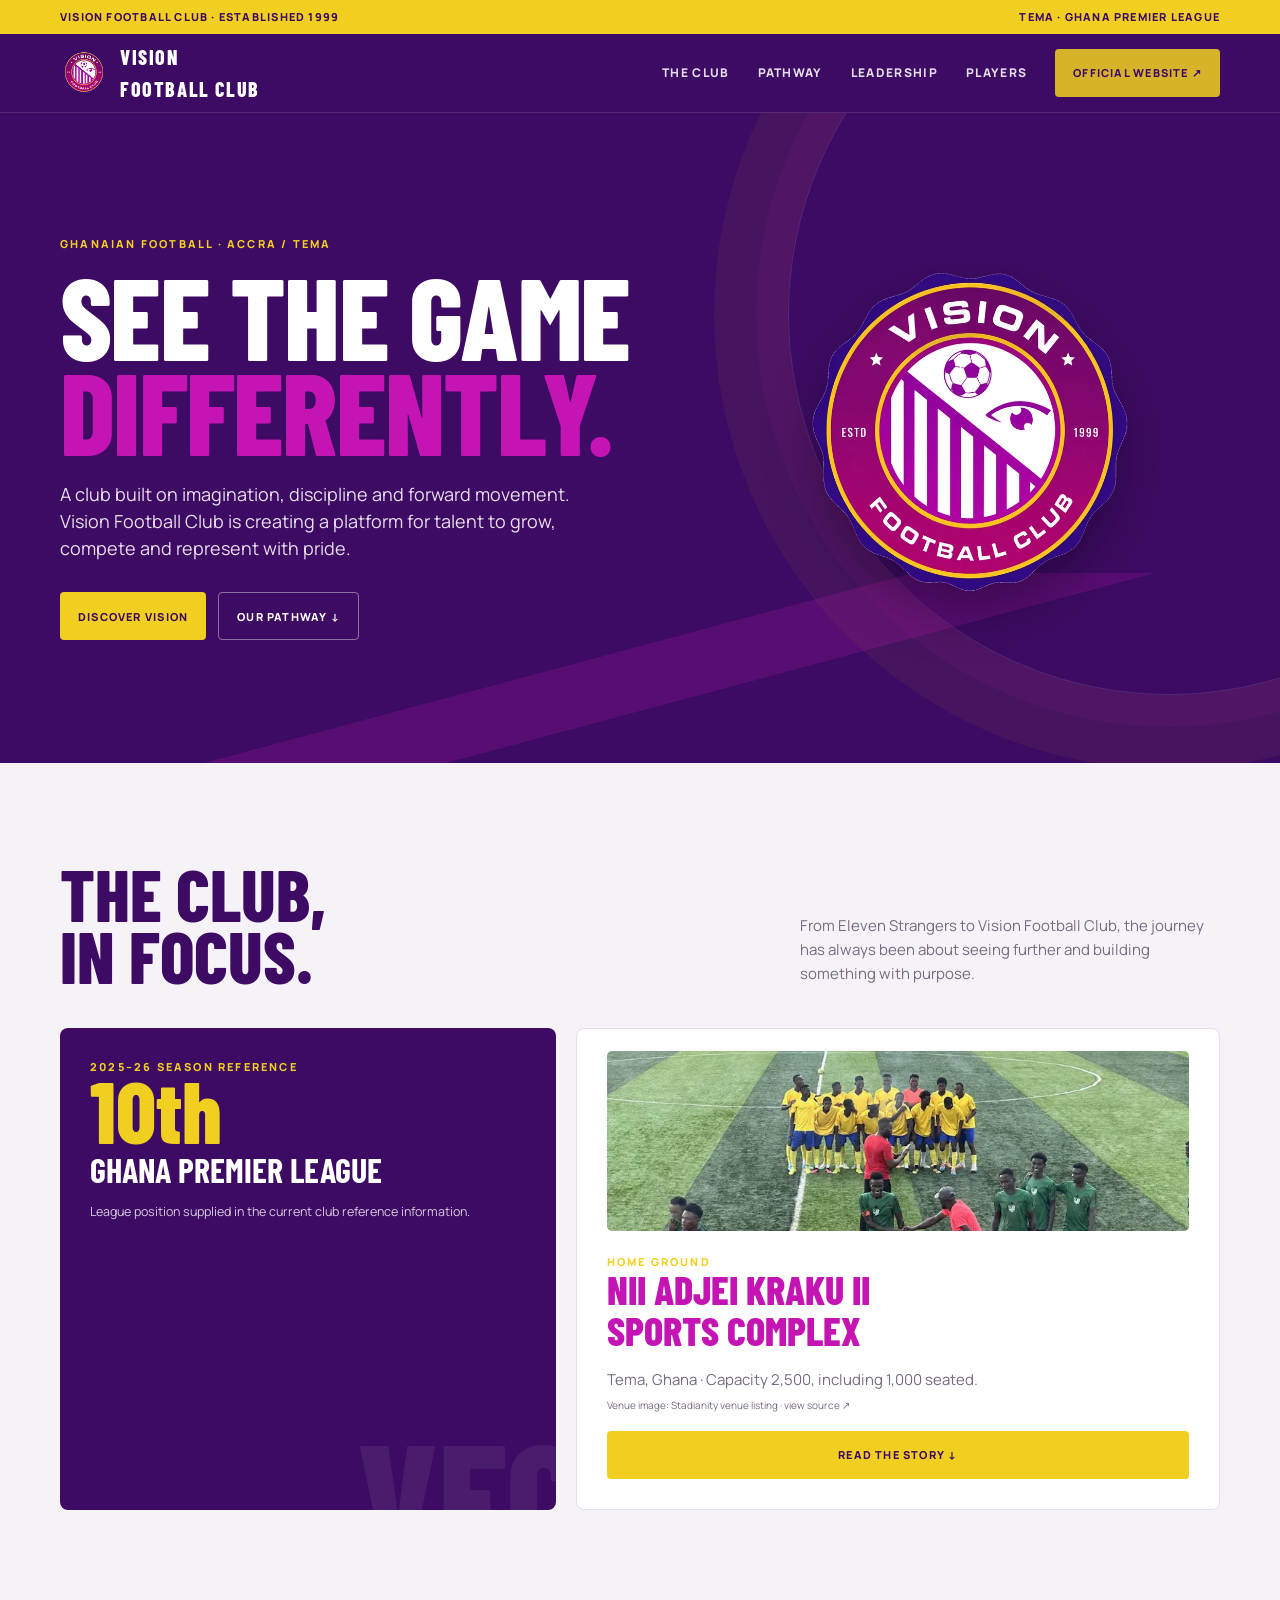
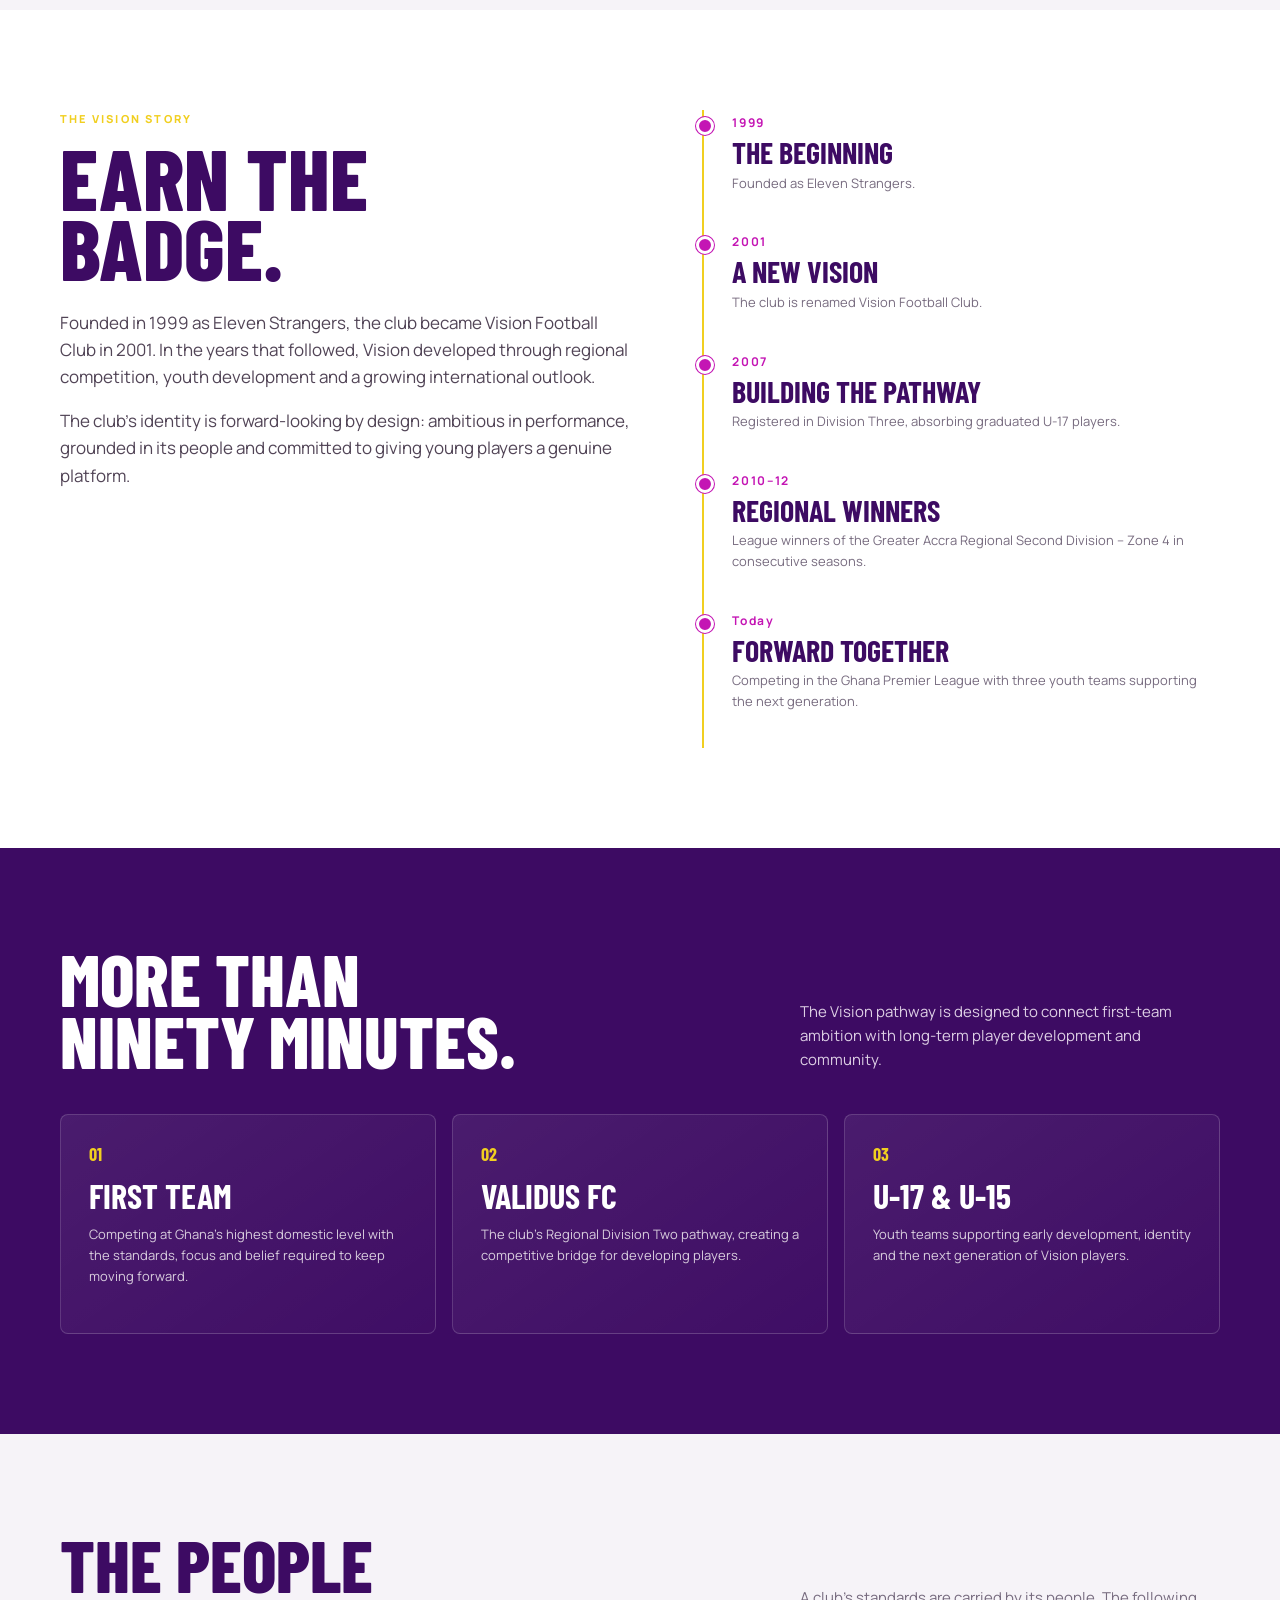
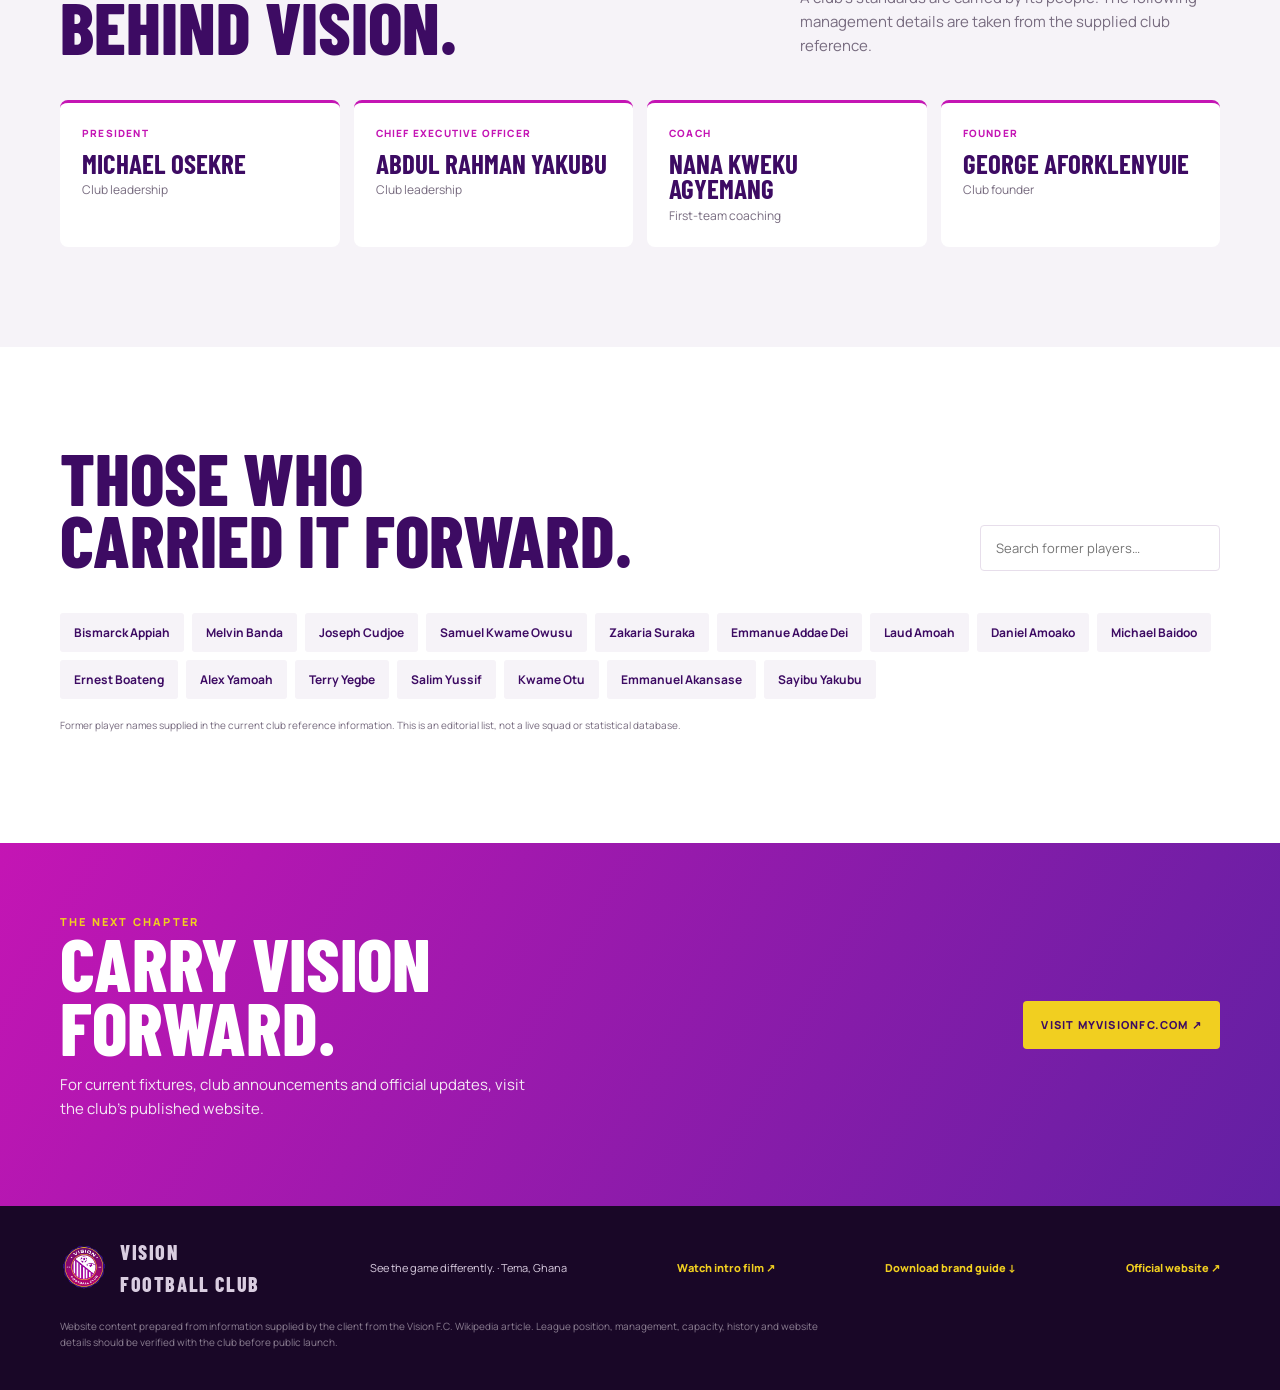
==== commit fb891499: "perf: resolve lighthouse image and contrast findings" ====
--- a/index.html
+++ b/index.html
@@ -15,7 +15,7 @@
 <header class="nav"><div class="container nav-inner"><a class="brand" href="#top" aria-label="Vision Football Club home"><img width="48" height="48" src="assets/crest-transparent.webp" alt=""><span>Vision<br>Football Club</span></a><button class="menu" aria-expanded="false" aria-controls="navlinks">Menu</button><nav id="navlinks" class="links"><a href="#club">The club</a><a href="#pathway">Pathway</a><a href="#leadership">Leadership</a><a href="#players">Players</a><a class="btn btn-primary" href="https://myvisionfc.com" target="_blank" rel="noopener">Official website ↗</a></nav></div></header>
 <main id="top">
 <section class="hero"><div class="container hero-grid"><div><div class="kicker">Ghanaian football · Accra / Tema</div><h1>See the game<br><span>differently.</span></h1><p>A club built on imagination, discipline and forward movement. Vision Football Club is creating a platform for talent to grow, compete and represent with pride.</p><div class="actions"><a class="btn btn-primary" href="#club">Discover Vision</a><a class="btn btn-ghost" href="#pathway">Our pathway ↓</a></div></div><div class="hero-badge"><img width="700" height="700" src="assets/crest-transparent.webp" alt="Vision Football Club crest"></div></div></section>
-<section id="club" class="section match"><div class="container"><div class="section-head reveal"><h2>The club,<br>in focus.</h2><p>From Eleven Strangers to Vision Football Club, the journey has always been about seeing further and building something with purpose.</p></div><div class="match-grid reveal"><article class="match-card"><div class="kicker">2025–26 season reference</div><div class="number">10th</div><h3>Ghana Premier League</h3><small>League position supplied in the current club reference information.</small></article><article class="info-card"><div><img class="stadium-photo" width="1200" height="900" src="assets/nii-adjei-kraku-ii-optimised.jpg" alt="Players on the artificial-turf pitch at Nii Adjei Kraku II Sports Complex"><div class="kicker">Home ground</div><strong>Nii Adjei Kraku II<br>Sports Complex</strong><p>Tema, Ghana · Capacity 2,500, including 1,000 seated.</p><p class="stadium-caption">Venue image: Stadianity venue listing · <a href="https://stadianity.com/venue/21453/nii-adjei-kraku-ii-sports-complex/" target="_blank" rel="noopener">view source ↗</a></p></div><a class="btn btn-primary" href="#history">Read the story ↓</a></article></div></div></section>
+<section id="club" class="section match"><div class="container"><div class="section-head reveal"><h2>The club,<br>in focus.</h2><p>From Eleven Strangers to Vision Football Club, the journey has always been about seeing further and building something with purpose.</p></div><div class="match-grid reveal"><article class="match-card"><div class="kicker">2025–26 season reference</div><div class="number">10th</div><h3>Ghana Premier League</h3><small>League position supplied in the current club reference information.</small></article><article class="info-card"><div><img class="stadium-photo" width="1200" height="900" src="assets/nii-adjei-kraku-ii-optimised.jpg" srcset="assets/nii-adjei-kraku-ii-800.webp 800w, assets/nii-adjei-kraku-ii-optimised.jpg 1200w" sizes="(max-width: 800px) calc(100vw - 28px), 585px" loading="lazy" decoding="async" alt="Players on the artificial-turf pitch at Nii Adjei Kraku II Sports Complex"><div class="kicker">Home ground</div><strong>Nii Adjei Kraku II<br>Sports Complex</strong><p>Tema, Ghana · Capacity 2,500, including 1,000 seated.</p><p class="stadium-caption">Venue image: Stadianity venue listing · <a href="https://stadianity.com/venue/21453/nii-adjei-kraku-ii-sports-complex/" target="_blank" rel="noopener">view source ↗</a></p></div><a class="btn btn-primary" href="#history">Read the story ↓</a></article></div></div></section>
 <section id="history" class="section history"><div class="container history-grid"><div class="history-copy reveal"><div class="kicker">The Vision story</div><h2 class="history-title">Earn the<br>badge.</h2><p>Founded in 1999 as Eleven Strangers, the club became Vision Football Club in 2001. In the years that followed, Vision developed through regional competition, youth development and a growing international outlook.</p><p>The club’s identity is forward-looking by design: ambitious in performance, grounded in its people and committed to giving young players a genuine platform.</p></div><div class="timeline reveal"><div class="event"><b>1999</b><strong>The beginning</strong><p>Founded as Eleven Strangers.</p></div><div class="event"><b>2001</b><strong>A new vision</strong><p>The club is renamed Vision Football Club.</p></div><div class="event"><b>2007</b><strong>Building the pathway</strong><p>Registered in Division Three, absorbing graduated U-17 players.</p></div><div class="event"><b>2010–12</b><strong>Regional winners</strong><p>League winners of the Greater Accra Regional Second Division – Zone 4 in consecutive seasons.</p></div><div class="event"><b>Today</b><strong>Forward together</strong><p>Competing in the Ghana Premier League with three youth teams supporting the next generation.</p></div></div></div></section>
 <section id="pathway" class="section pathway"><div class="container"><div class="section-head reveal"><h2>More than<br>ninety minutes.</h2><p>The Vision pathway is designed to connect first-team ambition with long-term player development and community.</p></div><div class="cards"><article class="path-card reveal"><span class="index">01</span><h3>First team</h3><p>Competing at Ghana’s highest domestic level with the standards, focus and belief required to keep moving forward.</p></article><article class="path-card reveal"><span class="index">02</span><h3>Validus FC</h3><p>The club’s Regional Division Two pathway, creating a competitive bridge for developing players.</p></article><article class="path-card reveal"><span class="index">03</span><h3>U-17 & U-15</h3><p>Youth teams supporting early development, identity and the next generation of Vision players.</p></article></div></div></section>
 <section id="leadership" class="section leadership"><div class="container"><div class="section-head reveal"><h2>The people<br>behind Vision.</h2><p>A club’s standards are carried by its people. The following management details are taken from the supplied club reference.</p></div><div class="people"><article class="person reveal"><div class="role">President</div><h3>Michael Osekre</h3><p>Club leadership</p></article><article class="person reveal"><div class="role">Chief Executive Officer</div><h3>Abdul Rahman Yakubu</h3><p>Club leadership</p></article><article class="person reveal"><div class="role">Coach</div><h3>Nana Kweku Agyemang</h3><p>First-team coaching</p></article><article class="person reveal"><div class="role">Founder</div><h3>George Aforklenyuie</h3><p>Club founder</p></article></div></div></section>
--- a/styles.css
+++ b/styles.css
@@ -1,3 +1,3 @@
-:root{--violet:#3d0b63;--purple:#6220a3;--magenta:#c415b4;--gold:#f1cf20;--ink:#171020;--mist:#f6f3f8;--white:#fff;--line:#e7deeb;--muted:#776b7f}*{box-sizing:border-box}html{scroll-behavior:smooth}body{margin:0;color:var(--ink);background:var(--white);font:15px/1.6 Manrope,Arial,sans-serif}a{color:inherit;text-decoration:none}button{font:inherit}img{max-width:100%}.sr-only{position:absolute;width:1px;height:1px;padding:0;margin:-1px;overflow:hidden;clip:rect(0,0,0,0);white-space:nowrap;border:0}.container{width:min(1160px,calc(100% - 40px));margin:auto}.topline{background:var(--gold);color:var(--violet);font-size:11px;font-weight:800;letter-spacing:.11em;text-transform:uppercase;padding:8px 0}.topline .container{display:flex;justify-content:space-between;gap:20px}.nav{background:var(--violet);color:white;position:sticky;top:0;z-index:20;border-bottom:1px solid rgba(255,255,255,.12)}.nav-inner{height:78px;display:flex;align-items:center;justify-content:space-between}.brand{display:flex;align-items:center;gap:12px;font-family:'Barlow Condensed';font-size:20px;text-transform:uppercase;letter-spacing:.08em;font-weight:800}.brand img{width:48px;height:48px;object-fit:contain}.links{display:flex;align-items:center;gap:28px;font-size:12px;text-transform:uppercase;letter-spacing:.11em;font-weight:800}.links a{opacity:.86}.links a:hover,.links a:focus{color:var(--gold);opacity:1}.menu{display:none;background:none;color:#fff;border:1px solid rgba(255,255,255,.35);padding:8px 12px;border-radius:8px}.hero{position:relative;overflow:hidden;background:var(--violet);color:#fff;min-height:650px;display:flex;align-items:center}.hero:before{content:"";position:absolute;width:760px;height:760px;border:1px solid rgba(255,255,255,.12);border-radius:50%;right:-270px;top:-180px;box-shadow:0 0 0 32px rgba(196,21,180,.07),0 0 0 74px rgba(241,207,32,.05)}.hero:after{content:"";position:absolute;inset:auto -8% -60px -8%;height:250px;background:linear-gradient(165deg,transparent 0 42%,rgba(196,21,180,.2) 42% 52%,transparent 52%)}.hero-grid{display:grid;grid-template-columns:1.1fr .9fr;align-items:center;gap:50px;position:relative;z-index:1}.kicker{color:var(--gold);font-size:11px;font-weight:800;letter-spacing:.2em;text-transform:uppercase}.hero h1{font:800 clamp(64px,9vw,128px)/.82 'Barlow Condensed';text-transform:uppercase;letter-spacing:-.015em;margin:16px 0 24px;max-width:620px}.hero h1 span{color:var(--magenta)}.hero p{font-size:18px;line-height:1.5;max-width:560px;color:#e8dded}.actions{display:flex;gap:12px;flex-wrap:wrap;margin-top:30px}.btn{display:inline-flex;align-items:center;justify-content:center;min-height:48px;padding:0 18px;border-radius:4px;font-size:11px;text-transform:uppercase;letter-spacing:.11em;font-weight:800;transition:.2s ease}.btn-primary{background:var(--gold);color:var(--violet)}.btn-primary:hover,.btn-primary:focus{transform:translateY(-2px);background:#ffe44c}.btn-ghost{border:1px solid rgba(255,255,255,.4);color:white}.btn-ghost:hover,.btn-ghost:focus{border-color:var(--gold);color:var(--gold)}.hero-badge{display:flex;justify-content:center;align-items:center;min-height:450px}.hero-badge img{width:min(360px,78%);filter:drop-shadow(0 24px 25px rgba(0,0,0,.3))}.section{padding:100px 0}.section-head{display:flex;justify-content:space-between;align-items:end;gap:28px;margin-bottom:42px}.section-head h2{font:800 clamp(42px,6vw,72px)/.86 'Barlow Condensed';text-transform:uppercase;color:var(--violet);margin:0}.section-head p{max-width:420px;color:var(--muted);margin:0}.match{background:var(--mist)}.match-grid{display:grid;grid-template-columns:1fr 1.3fr;gap:20px}.match-card{background:var(--violet);color:#fff;border-radius:8px;padding:30px;min-height:260px;position:relative;overflow:hidden}.match-card:after{content:'VFC';position:absolute;right:-25px;bottom:-48px;font:800 160px/.8 'Barlow Condensed';color:rgba(255,255,255,.07)}.match-card h3,.story-card h3,.path-card h3{font:700 34px/.9 'Barlow Condensed';text-transform:uppercase;margin:13px 0}.match-card .number{font:800 88px/.75 'Barlow Condensed';color:var(--gold)}.match-card small{color:#d8cbe0}.info-card{background:#fff;border:1px solid var(--line);padding:30px;border-radius:8px;display:flex;flex-direction:column;justify-content:space-between}.stadium-photo{width:100%;height:180px;object-fit:cover;border-radius:5px;margin:-8px 0 22px;display:block}.stadium-caption{font-size:10px;color:var(--muted);margin:-10px 0 18px}.info-card strong{font:800 40px/.9 'Barlow Condensed';text-transform:uppercase;color:var(--magenta)}.info-card p{color:var(--muted)}.history{background:var(--white)}.history-grid{display:grid;grid-template-columns:1.05fr .95fr;gap:70px;align-items:start}.history-copy p{font-size:17px;color:#514456;max-width:620px}.history-title{font:800 clamp(48px,7vw,86px)/.82 'Barlow Condensed';text-transform:uppercase;color:var(--violet);margin:14px 0 26px}.timeline{border-left:2px solid var(--gold);padding-left:28px}.event{position:relative;padding-bottom:30px}.event:before{content:'';position:absolute;left:-36px;top:7px;width:12px;height:12px;background:var(--magenta);border:3px solid var(--white);box-shadow:0 0 0 1px var(--magenta);border-radius:50%}.event b{color:var(--magenta);font-size:12px;letter-spacing:.14em}.event strong{display:block;font:700 30px/.95 'Barlow Condensed';text-transform:uppercase;color:var(--violet);margin-top:4px}.event p{margin:6px 0;color:var(--muted);font-size:13px}.pathway{background:var(--violet);color:white}.pathway .section-head h2{color:white}.pathway .section-head p{color:#ded0e5}.cards{display:grid;grid-template-columns:repeat(3,1fr);gap:16px}.path-card{padding:28px;border:1px solid rgba(255,255,255,.17);border-radius:8px;min-height:220px;background:linear-gradient(145deg,rgba(255,255,255,.07),rgba(255,255,255,.015))}.path-card .index{color:var(--gold);font:700 18px 'Barlow Condensed'}.path-card h3{color:#fff}.path-card p{color:#d9cede;font-size:13px}.leadership{background:var(--mist)}.people{display:grid;grid-template-columns:repeat(4,1fr);gap:14px}.person{background:#fff;border-radius:8px;padding:22px;border-top:3px solid var(--magenta)}.person .role{font-size:10px;color:var(--magenta);text-transform:uppercase;letter-spacing:.12em;font-weight:800}.person h3{font:700 27px/.95 'Barlow Condensed';text-transform:uppercase;color:var(--violet);margin:10px 0 4px}.person p{font-size:12px;color:var(--muted);margin:0}.players{background:#fff}.player-search{display:flex;gap:12px;align-items:center}.player-search input{border:1px solid var(--line);padding:13px 15px;border-radius:4px;min-width:240px;font:13px Manrope}.player-list{display:flex;flex-wrap:wrap;gap:8px}.player{padding:10px 14px;background:var(--mist);border-radius:3px;font-size:12px;font-weight:700;color:var(--violet)}.cta{background:linear-gradient(120deg,var(--magenta),var(--purple));color:white;padding:70px 0}.cta-grid{display:flex;justify-content:space-between;align-items:center;gap:30px}.cta h2{font:800 clamp(42px,6vw,74px)/.86 'Barlow Condensed';text-transform:uppercase;margin:0;max-width:650px}.cta p{color:#f5e9f4;max-width:470px}.footer{background:#190727;color:#d9cde0;padding:30px 0}.footer-inner{display:flex;justify-content:space-between;gap:30px;align-items:center}.footer small{font-size:11px}.footer a{color:var(--gold);font-weight:800}.source-note{font-size:10px;color:#8b7e91;margin-top:18px;max-width:760px}.reveal{opacity:0;transform:translateY(16px);transition:.65s ease}.reveal.visible{opacity:1;transform:none}@media(max-width:800px){.topline .container span:last-child{display:none}.nav-inner{height:68px}.menu{display:block}.links{display:none;position:absolute;left:0;right:0;top:68px;background:var(--violet);padding:18px 20px;flex-direction:column;align-items:flex-start;border-top:1px solid rgba(255,255,255,.13)}.links.open{display:flex}.hero{min-height:auto;padding:86px 0 70px}.hero-grid,.history-grid,.match-grid{grid-template-columns:1fr;gap:36px}.hero-badge{min-height:300px;order:-1}.hero-badge img{width:220px}.hero h1{font-size:76px}.section{padding:72px 0}.section-head{display:block;margin-bottom:30px}.section-head p{margin-top:18px}.cards{grid-template-columns:1fr}.people{grid-template-columns:1fr 1fr}.cta-grid,.footer-inner{display:block}.cta .btn{margin-top:12px}.player-search{margin-top:20px}.player-search input{width:100%;min-width:0}}@media(max-width:430px){.container{width:min(100% - 28px,1160px)}.topline{font-size:9px}.hero h1{font-size:58px;letter-spacing:-.03em}.hero h1 span{display:block;overflow-wrap:anywhere}.hero p{font-size:16px}.actions .btn{width:100%}.people{grid-template-columns:1fr}.match-card,.info-card{padding:24px}.player-search{display:block}.player-search input{margin-bottom:10px}.brand{font-size:17px}}
+:root{--violet:#3d0b63;--purple:#6220a3;--magenta:#c415b4;--gold:#f1cf20;--ink:#171020;--mist:#f6f3f8;--white:#fff;--line:#e7deeb;--muted:#776b7f}*{box-sizing:border-box}html{scroll-behavior:smooth}body{margin:0;color:var(--ink);background:var(--white);font:15px/1.6 Manrope,Arial,sans-serif}a{color:inherit;text-decoration:none}button{font:inherit}img{max-width:100%}.sr-only{position:absolute;width:1px;height:1px;padding:0;margin:-1px;overflow:hidden;clip:rect(0,0,0,0);white-space:nowrap;border:0}.container{width:min(1160px,calc(100% - 40px));margin:auto}.topline{background:var(--gold);color:var(--violet);font-size:11px;font-weight:800;letter-spacing:.11em;text-transform:uppercase;padding:8px 0}.topline .container{display:flex;justify-content:space-between;gap:20px}.nav{background:var(--violet);color:white;position:sticky;top:0;z-index:20;border-bottom:1px solid rgba(255,255,255,.12)}.nav-inner{height:78px;display:flex;align-items:center;justify-content:space-between}.brand{display:flex;align-items:center;gap:12px;font-family:'Barlow Condensed';font-size:20px;text-transform:uppercase;letter-spacing:.08em;font-weight:800}.brand img{width:48px;height:48px;object-fit:contain}.links{display:flex;align-items:center;gap:28px;font-size:12px;text-transform:uppercase;letter-spacing:.11em;font-weight:800}.links a{opacity:.86}.links a:hover,.links a:focus{color:var(--gold);opacity:1}.menu{display:none;background:none;color:#fff;border:1px solid rgba(255,255,255,.35);padding:8px 12px;border-radius:8px}.hero{position:relative;overflow:hidden;background:var(--violet);color:#fff;min-height:650px;display:flex;align-items:center}.hero:before{content:"";position:absolute;width:760px;height:760px;border:1px solid rgba(255,255,255,.12);border-radius:50%;right:-270px;top:-180px;box-shadow:0 0 0 32px rgba(196,21,180,.07),0 0 0 74px rgba(241,207,32,.05)}.hero:after{content:"";position:absolute;inset:auto -8% -60px -8%;height:250px;background:linear-gradient(165deg,transparent 0 42%,rgba(196,21,180,.2) 42% 52%,transparent 52%)}.hero-grid{display:grid;grid-template-columns:1.1fr .9fr;align-items:center;gap:50px;position:relative;z-index:1}.kicker{color:var(--gold);font-size:11px;font-weight:800;letter-spacing:.2em;text-transform:uppercase}.hero h1{font:800 clamp(64px,9vw,128px)/.82 'Barlow Condensed';text-transform:uppercase;letter-spacing:-.015em;margin:16px 0 24px;max-width:620px}.hero h1 span{color:var(--magenta)}.hero p{font-size:18px;line-height:1.5;max-width:560px;color:#e8dded}.actions{display:flex;gap:12px;flex-wrap:wrap;margin-top:30px}.btn{display:inline-flex;align-items:center;justify-content:center;min-height:48px;padding:0 18px;border-radius:4px;font-size:11px;text-transform:uppercase;letter-spacing:.11em;font-weight:800;transition:.2s ease}.btn-primary{background:var(--gold);color:var(--violet)}.btn-primary:hover,.btn-primary:focus{transform:translateY(-2px);background:#ffe44c}.btn-ghost{border:1px solid rgba(255,255,255,.4);color:white}.btn-ghost:hover,.btn-ghost:focus{border-color:var(--gold);color:var(--gold)}.hero-badge{display:flex;justify-content:center;align-items:center;min-height:450px}.hero-badge img{width:min(360px,78%);height:auto;filter:drop-shadow(0 24px 25px rgba(0,0,0,.3))}.section{padding:100px 0}.section-head{display:flex;justify-content:space-between;align-items:end;gap:28px;margin-bottom:42px}.section-head h2{font:800 clamp(42px,6vw,72px)/.86 'Barlow Condensed';text-transform:uppercase;color:var(--violet);margin:0}.section-head p{max-width:420px;color:var(--muted);margin:0}.match{background:var(--mist)}.match-grid{display:grid;grid-template-columns:1fr 1.3fr;gap:20px}.match-card{background:var(--violet);color:#fff;border-radius:8px;padding:30px;min-height:260px;position:relative;overflow:hidden}.match-card:after{content:'VFC';position:absolute;right:-25px;bottom:-48px;font:800 160px/.8 'Barlow Condensed';color:rgba(255,255,255,.07)}.match-card h3,.story-card h3,.path-card h3{font:700 34px/.9 'Barlow Condensed';text-transform:uppercase;margin:13px 0}.match-card .number{font:800 88px/.75 'Barlow Condensed';color:var(--gold)}.match-card small{color:#d8cbe0}.info-card{background:#fff;border:1px solid var(--line);padding:30px;border-radius:8px;display:flex;flex-direction:column;justify-content:space-between}.stadium-photo{width:100%;height:180px;object-fit:cover;border-radius:5px;margin:-8px 0 22px;display:block}.stadium-caption{font-size:10px;color:var(--muted);margin:-10px 0 18px}.info-card strong{font:800 40px/.9 'Barlow Condensed';text-transform:uppercase;color:var(--magenta)}.info-card p{color:var(--muted)}.history{background:var(--white)}.history-grid{display:grid;grid-template-columns:1.05fr .95fr;gap:70px;align-items:start}.history-copy p{font-size:17px;color:#514456;max-width:620px}.history-title{font:800 clamp(48px,7vw,86px)/.82 'Barlow Condensed';text-transform:uppercase;color:var(--violet);margin:14px 0 26px}.timeline{border-left:2px solid var(--gold);padding-left:28px}.event{position:relative;padding-bottom:30px}.event:before{content:'';position:absolute;left:-36px;top:7px;width:12px;height:12px;background:var(--magenta);border:3px solid var(--white);box-shadow:0 0 0 1px var(--magenta);border-radius:50%}.event b{color:var(--magenta);font-size:12px;letter-spacing:.14em}.event strong{display:block;font:700 30px/.95 'Barlow Condensed';text-transform:uppercase;color:var(--violet);margin-top:4px}.event p{margin:6px 0;color:var(--muted);font-size:13px}.pathway{background:var(--violet);color:white}.pathway .section-head h2{color:white}.pathway .section-head p{color:#ded0e5}.cards{display:grid;grid-template-columns:repeat(3,1fr);gap:16px}.path-card{padding:28px;border:1px solid rgba(255,255,255,.17);border-radius:8px;min-height:220px;background:linear-gradient(145deg,rgba(255,255,255,.07),rgba(255,255,255,.015))}.path-card .index{color:var(--gold);font:700 18px 'Barlow Condensed'}.path-card h3{color:#fff}.path-card p{color:#d9cede;font-size:13px}.leadership{background:var(--mist)}.people{display:grid;grid-template-columns:repeat(4,1fr);gap:14px}.person{background:#fff;border-radius:8px;padding:22px;border-top:3px solid var(--magenta)}.person .role{font-size:10px;color:var(--magenta);text-transform:uppercase;letter-spacing:.12em;font-weight:800}.person h3{font:700 27px/.95 'Barlow Condensed';text-transform:uppercase;color:var(--violet);margin:10px 0 4px}.person p{font-size:12px;color:var(--muted);margin:0}.players{background:#fff}.player-search{display:flex;gap:12px;align-items:center}.player-search input{border:1px solid var(--line);padding:13px 15px;border-radius:4px;min-width:240px;font:13px Manrope}.player-list{display:flex;flex-wrap:wrap;gap:8px}.player{padding:10px 14px;background:var(--mist);border-radius:3px;font-size:12px;font-weight:700;color:var(--violet)}.cta{background:linear-gradient(120deg,var(--magenta),var(--purple));color:white;padding:70px 0}.cta-grid{display:flex;justify-content:space-between;align-items:center;gap:30px}.cta h2{font:800 clamp(42px,6vw,74px)/.86 'Barlow Condensed';text-transform:uppercase;margin:0;max-width:650px}.cta p{color:#f5e9f4;max-width:470px}.footer{background:#190727;color:#d9cde0;padding:30px 0}.footer-inner{display:flex;justify-content:space-between;gap:30px;align-items:center}.footer small{font-size:11px}.footer a{color:var(--gold);font-weight:800}.source-note{font-size:10px;color:#776b7f;margin-top:18px;max-width:760px}.footer .source-note{color:#8b7e91}.reveal{opacity:0;transform:translateY(16px);transition:.65s ease}.reveal.visible{opacity:1;transform:none}@media(max-width:800px){.topline .container span:last-child{display:none}.nav-inner{height:68px}.menu{display:block}.links{display:none;position:absolute;left:0;right:0;top:68px;background:var(--violet);padding:18px 20px;flex-direction:column;align-items:flex-start;border-top:1px solid rgba(255,255,255,.13)}.links.open{display:flex}.hero{min-height:auto;padding:86px 0 70px}.hero-grid,.history-grid,.match-grid{grid-template-columns:1fr;gap:36px}.hero-badge{min-height:300px;order:-1}.hero-badge img{width:220px}.hero h1{font-size:76px}.section{padding:72px 0}.section-head{display:block;margin-bottom:30px}.section-head p{margin-top:18px}.cards{grid-template-columns:1fr}.people{grid-template-columns:1fr 1fr}.cta-grid,.footer-inner{display:block}.cta .btn{margin-top:12px}.player-search{margin-top:20px}.player-search input{width:100%;min-width:0}}@media(max-width:430px){.container{width:min(100% - 28px,1160px)}.topline{font-size:9px}.hero h1{font-size:58px;letter-spacing:-.03em}.hero h1 span{display:block;overflow-wrap:anywhere}.hero p{font-size:16px}.actions .btn{width:100%}.people{grid-template-columns:1fr}.match-card,.info-card{padding:24px}.player-search{display:block}.player-search input{margin-bottom:10px}.brand{font-size:17px}}
 @keyframes crestFloat{0%,100%{transform:translateY(0) rotate(-1deg)}50%{transform:translateY(-10px) rotate(1deg)}}@keyframes ringPulse{0%,100%{transform:scale(1);opacity:.8}50%{transform:scale(1.035);opacity:1}}@keyframes shine{0%{transform:translateX(-140%)}55%,100%{transform:translateX(140%)}}@keyframes cardRise{from{transform:translateY(0)}to{transform:translateY(-6px)}}.hero:before{animation:ringPulse 9s ease-in-out infinite}.hero-badge img{animation:crestFloat 6s ease-in-out infinite}.btn-primary{position:relative;overflow:hidden}.btn-primary:after{content:"";position:absolute;inset:0;width:45%;background:linear-gradient(105deg,transparent,rgba(255,255,255,.55),transparent);transform:translateX(-140%);animation:shine 5.5s ease-in-out infinite}.path-card{transition:transform .25s ease,border-color .25s ease,background .25s ease}.path-card:hover,.path-card:focus-within{transform:translateY(-6px);border-color:var(--gold);background:linear-gradient(145deg,rgba(196,21,180,.22),rgba(255,255,255,.04))}.match-card:after{animation:crestFloat 10s ease-in-out infinite}.video-modal{position:fixed;inset:0;z-index:50;background:rgba(23,16,32,.9);display:grid;place-items:center;padding:22px}.video-modal[hidden]{display:none}.video-shell{width:min(100%,960px);background:var(--ink);border:1px solid rgba(241,207,32,.6);border-radius:10px;box-shadow:0 28px 90px rgba(0,0,0,.5);overflow:hidden}.video-top{display:flex;align-items:center;justify-content:space-between;padding:12px 16px;color:#fff}.video-top strong{font:700 22px/.9 'Barlow Condensed';text-transform:uppercase}.video-close{border:1px solid rgba(255,255,255,.4);background:transparent;color:#fff;border-radius:4px;padding:6px 10px;cursor:pointer}.video-close:hover,.video-close:focus{color:var(--gold);border-color:var(--gold)}.video-shell video{display:block;width:100%;height:auto;background:#000}.video-label{padding:8px 16px 13px;color:#d9cde0;font-size:11px}@media(max-width:800px){.video-modal{padding:12px}.video-top{padding:10px 12px}.video-shell video{min-height:220px;object-fit:contain}}
  @media(prefers-reduced-motion:reduce){html{scroll-behavior:auto}.reveal{opacity:1;transform:none;transition:none}.btn{transition:none}.hero:before,.hero-badge img,.match-card:after,.btn-primary:after{animation:none}.path-card{transition:none}}
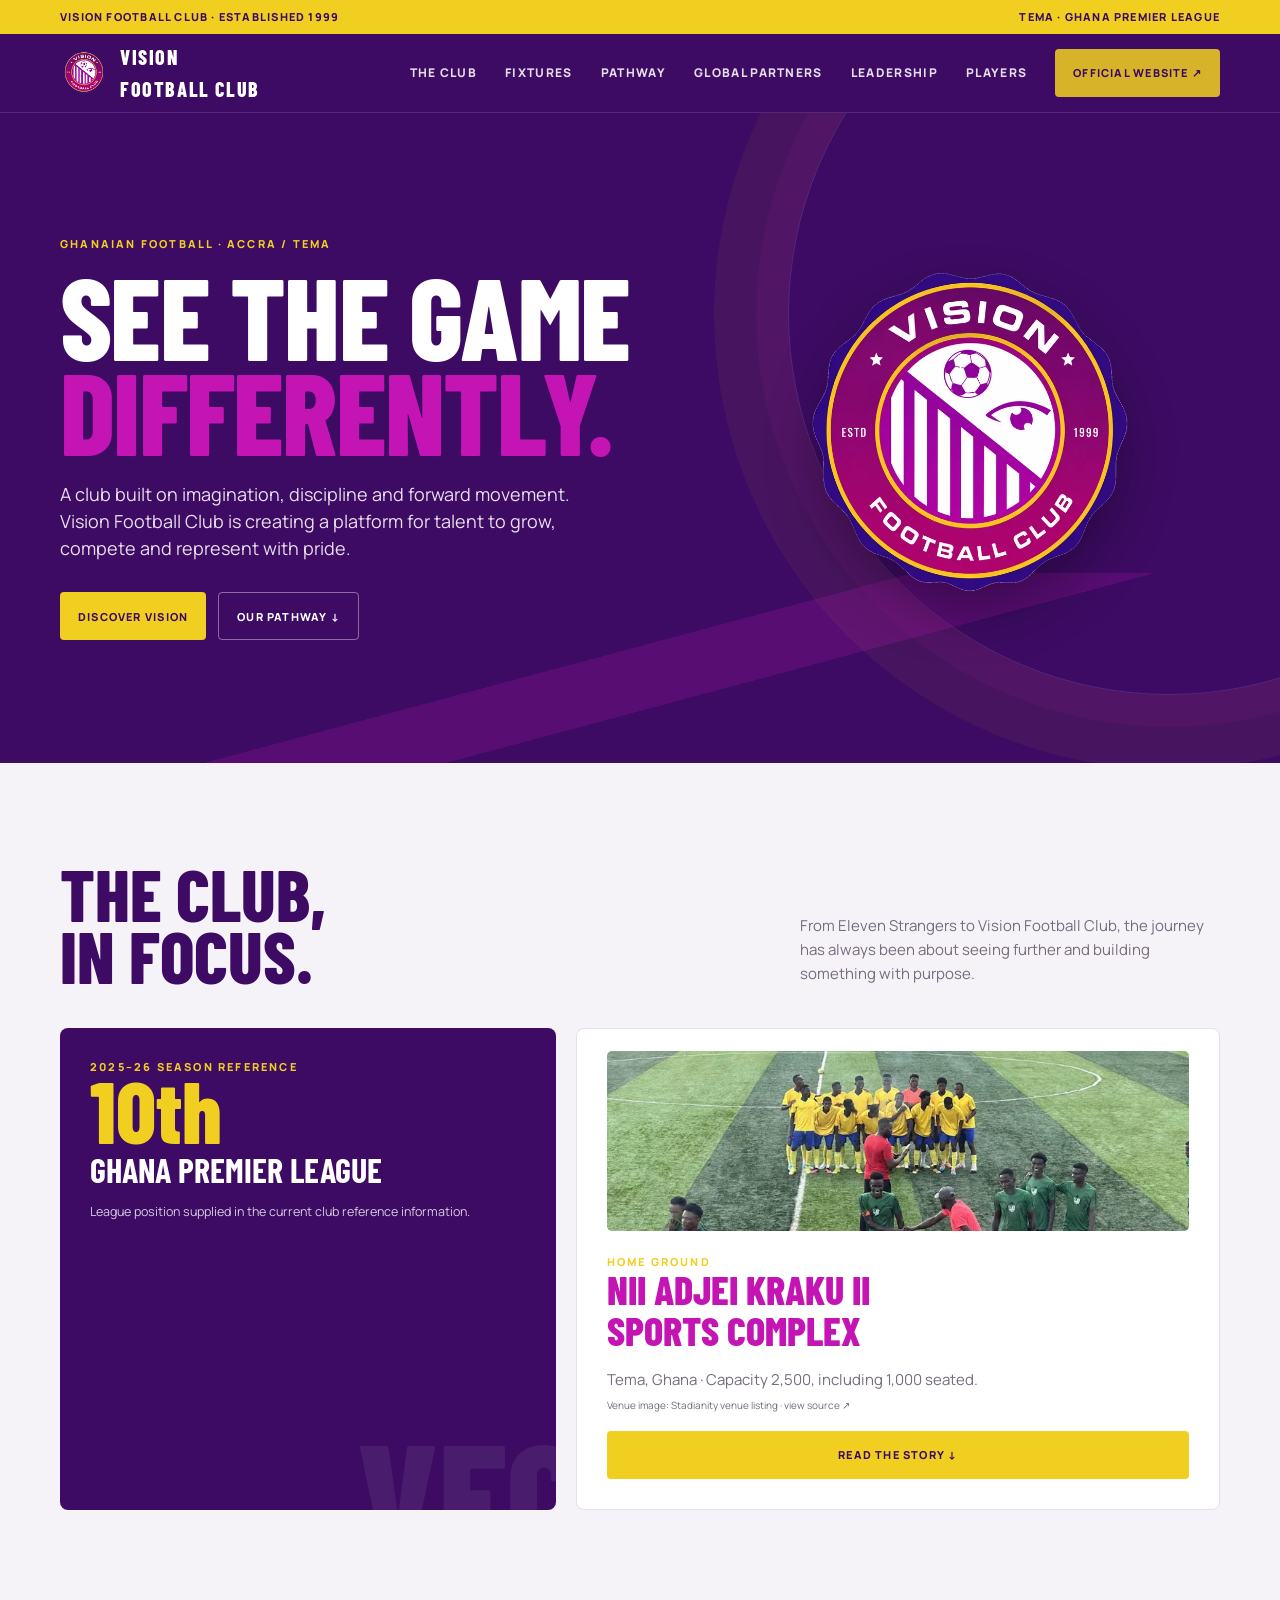
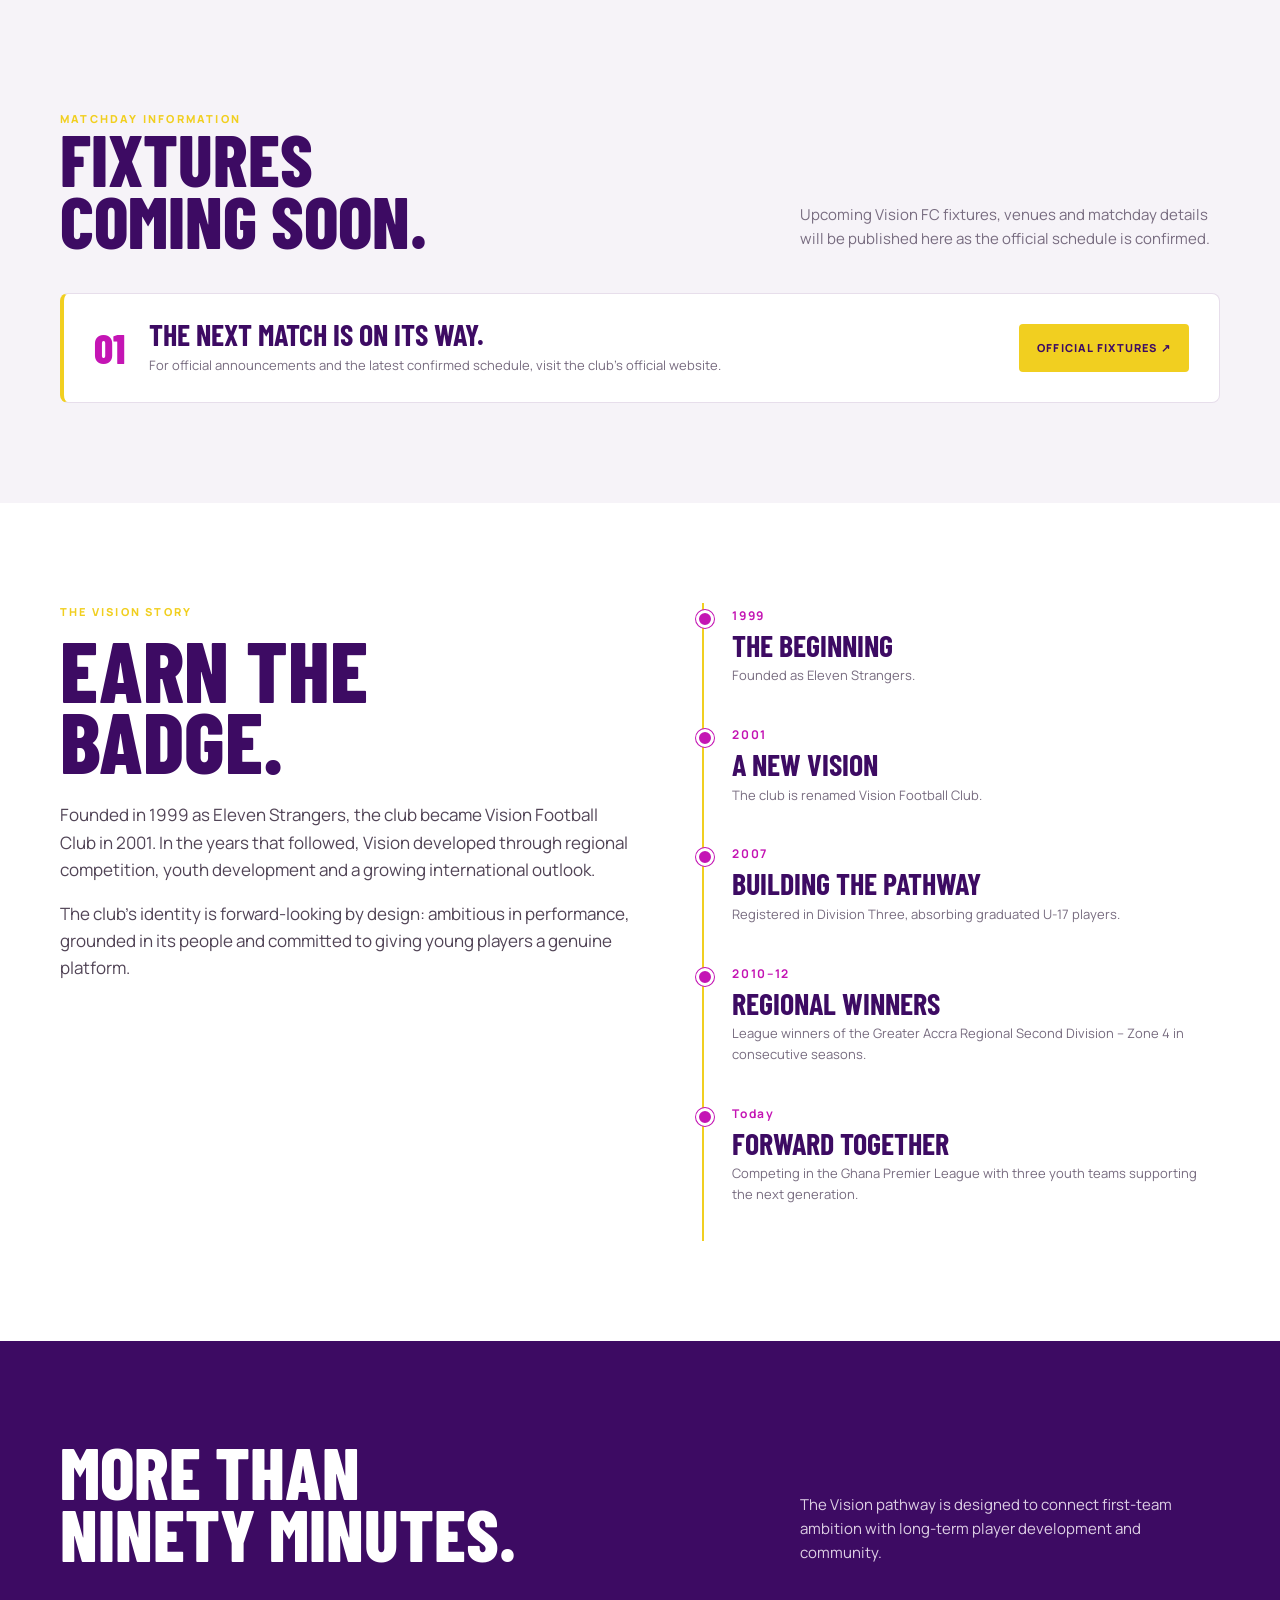
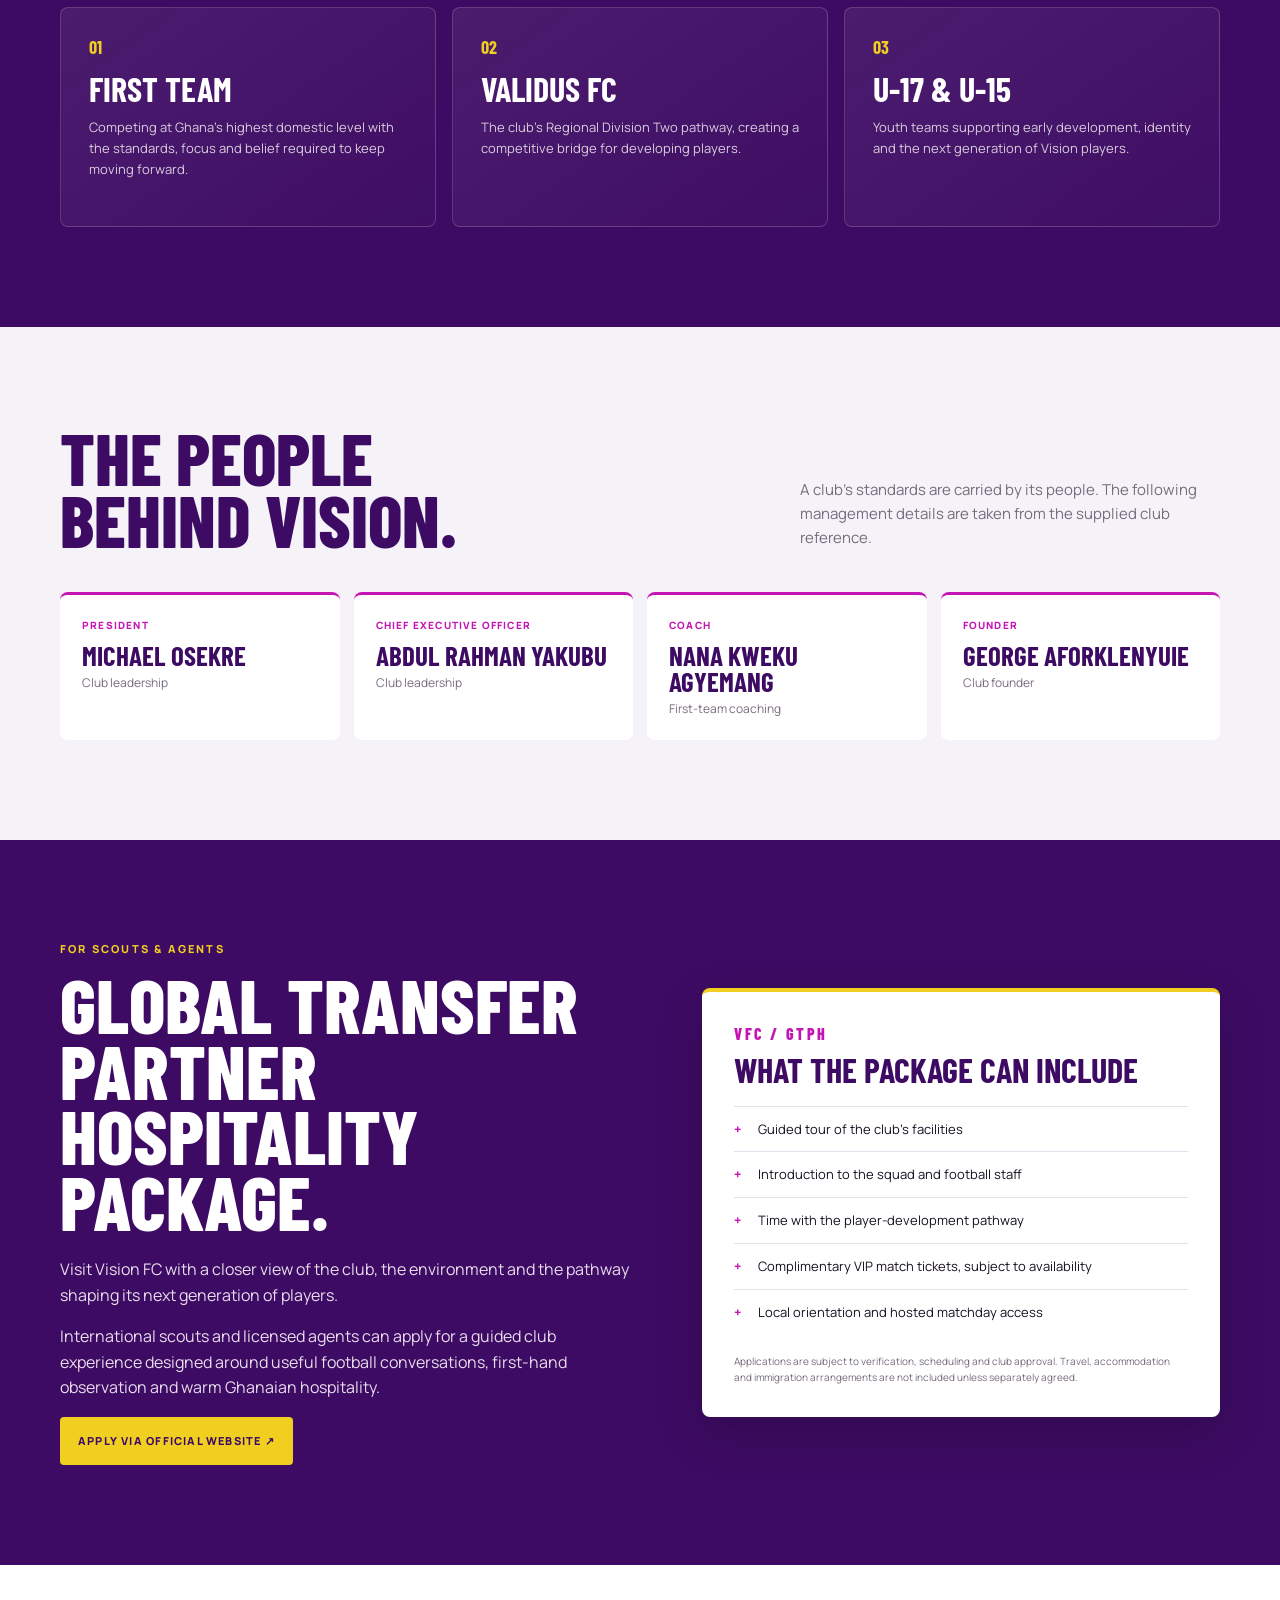
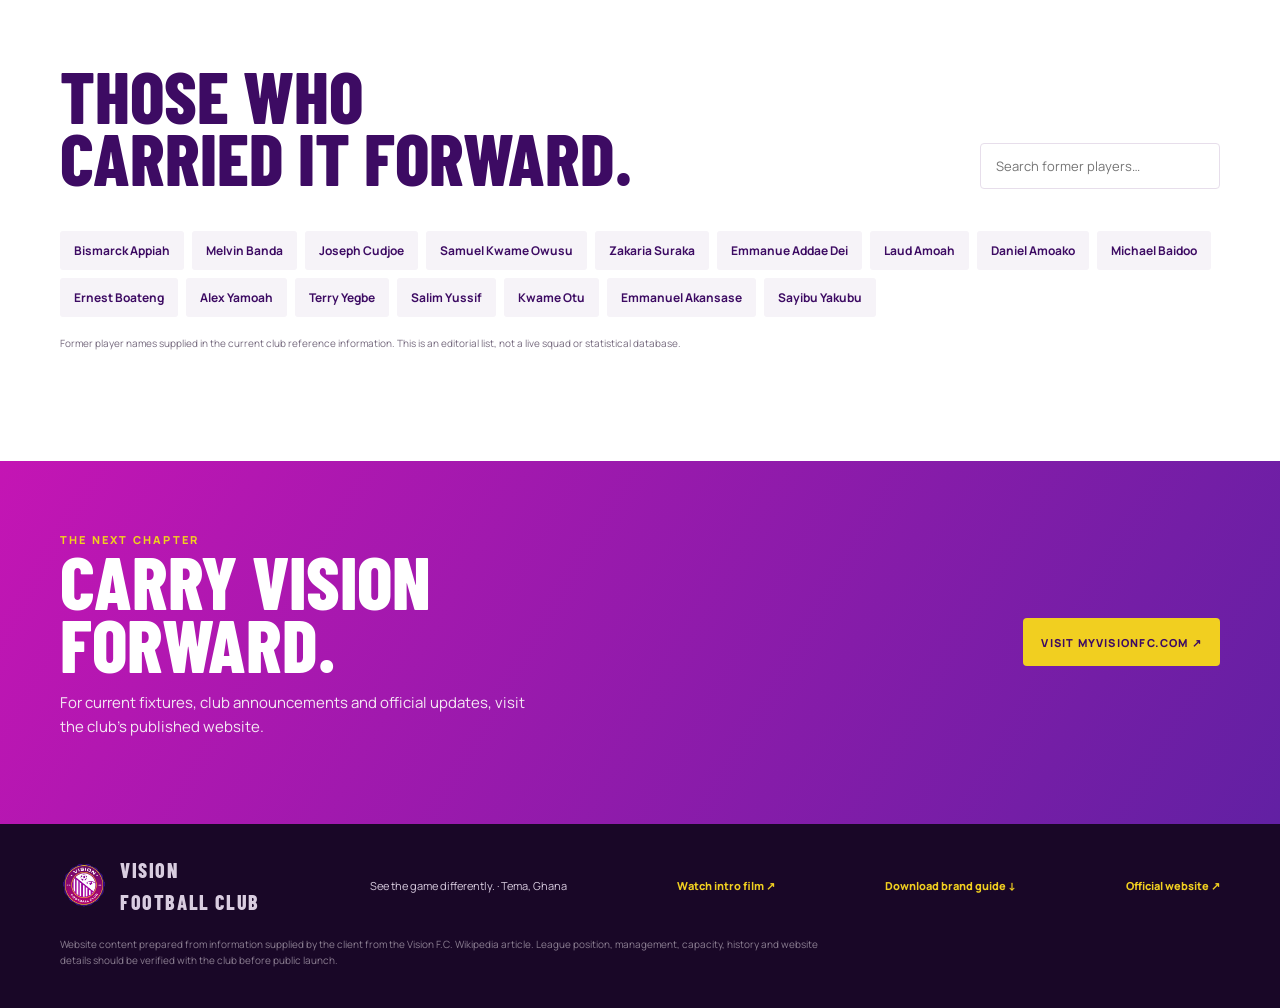
==== commit 9af4c5fa: "feat: add fixtures and transfer partner hospitality sections" ====
--- a/index.html
+++ b/index.html
@@ -12,13 +12,15 @@
 <link rel="stylesheet" href="local-fonts.css"><link rel="stylesheet" href="styles.css"></head>
 <body>
 <div class="topline"><div class="container"><span>Vision Football Club · Established 1999</span><span>Tema · Ghana Premier League</span></div></div>
-<header class="nav"><div class="container nav-inner"><a class="brand" href="#top" aria-label="Vision Football Club home"><img width="48" height="48" src="assets/crest-transparent.webp" alt=""><span>Vision<br>Football Club</span></a><button class="menu" aria-expanded="false" aria-controls="navlinks">Menu</button><nav id="navlinks" class="links"><a href="#club">The club</a><a href="#pathway">Pathway</a><a href="#leadership">Leadership</a><a href="#players">Players</a><a class="btn btn-primary" href="https://myvisionfc.com" target="_blank" rel="noopener">Official website ↗</a></nav></div></header>
+<header class="nav"><div class="container nav-inner"><a class="brand" href="#top" aria-label="Vision Football Club home"><img width="48" height="48" src="assets/crest-transparent.webp" alt=""><span>Vision<br>Football Club</span></a><button class="menu" aria-expanded="false" aria-controls="navlinks">Menu</button><nav id="navlinks" class="links"><a href="#club">The club</a><a href="#fixtures">Fixtures</a><a href="#pathway">Pathway</a><a href="#hospitality">Global partners</a><a href="#leadership">Leadership</a><a href="#players">Players</a><a class="btn btn-primary" href="https://myvisionfc.com" target="_blank" rel="noopener">Official website ↗</a></nav></div></header>
 <main id="top">
-<section class="hero"><div class="container hero-grid"><div><div class="kicker">Ghanaian football · Accra / Tema</div><h1>See the game<br><span>differently.</span></h1><p>A club built on imagination, discipline and forward movement. Vision Football Club is creating a platform for talent to grow, compete and represent with pride.</p><div class="actions"><a class="btn btn-primary" href="#club">Discover Vision</a><a class="btn btn-ghost" href="#pathway">Our pathway ↓</a></div></div><div class="hero-badge"><img width="700" height="700" src="assets/crest-transparent.webp" alt="Vision Football Club crest"></div></div></section>
-<section id="club" class="section match"><div class="container"><div class="section-head reveal"><h2>The club,<br>in focus.</h2><p>From Eleven Strangers to Vision Football Club, the journey has always been about seeing further and building something with purpose.</p></div><div class="match-grid reveal"><article class="match-card"><div class="kicker">2025–26 season reference</div><div class="number">10th</div><h3>Ghana Premier League</h3><small>League position supplied in the current club reference information.</small></article><article class="info-card"><div><img class="stadium-photo" width="1200" height="900" src="assets/nii-adjei-kraku-ii-optimised.jpg" srcset="assets/nii-adjei-kraku-ii-800.webp 800w, assets/nii-adjei-kraku-ii-optimised.jpg 1200w" sizes="(max-width: 800px) calc(100vw - 28px), 585px" loading="lazy" decoding="async" alt="Players on the artificial-turf pitch at Nii Adjei Kraku II Sports Complex"><div class="kicker">Home ground</div><strong>Nii Adjei Kraku II<br>Sports Complex</strong><p>Tema, Ghana · Capacity 2,500, including 1,000 seated.</p><p class="stadium-caption">Venue image: Stadianity venue listing · <a href="https://stadianity.com/venue/21453/nii-adjei-kraku-ii-sports-complex/" target="_blank" rel="noopener">view source ↗</a></p></div><a class="btn btn-primary" href="#history">Read the story ↓</a></article></div></div></section>
+<section class="hero"><div class="container hero-grid"><div><div class="kicker">Ghanaian football · Accra / Tema</div><h1>See the game<br><span>differently.</span></h1><p>A club built on imagination, discipline and forward movement. Vision Football Club is creating a platform for talent to grow, compete and represent with pride.</p><div class="actions"><a class="btn btn-primary" href="#club">Discover Vision</a><a class="btn btn-ghost" href="#pathway">Our pathway ↓</a></div></div><div class="hero-badge"><img width="700" height="700" src="assets/crest-transparent.webp" srcset="assets/crest-transparent-320.webp 320w, assets/crest-transparent.webp 700w" sizes="(max-width: 800px) 220px, 360px" fetchpriority="high" alt="Vision Football Club crest"></div></div></section>
+<section id="club" class="section match"><div class="container"><div class="section-head reveal"><h2>The club,<br>in focus.</h2><p>From Eleven Strangers to Vision Football Club, the journey has always been about seeing further and building something with purpose.</p></div><div class="match-grid reveal"><article class="match-card"><div class="kicker">2025–26 season reference</div><div class="number">10th</div><h3>Ghana Premier League</h3><small>League position supplied in the current club reference information.</small></article><article class="info-card"><div><img class="stadium-photo" width="1200" height="900" src="assets/nii-adjei-kraku-ii-optimised.jpg" srcset="assets/nii-adjei-kraku-ii-400.webp 400w, assets/nii-adjei-kraku-ii-800.webp 800w, assets/nii-adjei-kraku-ii-optimised.jpg 1200w" sizes="(max-width: 800px) calc(100vw - 28px), 585px" loading="lazy" decoding="async" alt="Players on the artificial-turf pitch at Nii Adjei Kraku II Sports Complex"><div class="kicker">Home ground</div><strong>Nii Adjei Kraku II<br>Sports Complex</strong><p>Tema, Ghana · Capacity 2,500, including 1,000 seated.</p><p class="stadium-caption">Venue image: Stadianity venue listing · <a href="https://stadianity.com/venue/21453/nii-adjei-kraku-ii-sports-complex/" target="_blank" rel="noopener">view source ↗</a></p></div><a class="btn btn-primary" href="#history">Read the story ↓</a></article></div></div></section>
+<section id="fixtures" class="section fixtures"><div class="container"><div class="section-head reveal"><div><div class="kicker">Matchday information</div><h2>Fixtures<br>coming soon.</h2></div><p>Upcoming Vision FC fixtures, venues and matchday details will be published here as the official schedule is confirmed.</p></div><div class="fixtures-empty reveal"><span class="fixtures-mark">01</span><div><h3>The next match is on its way.</h3><p>For official announcements and the latest confirmed schedule, visit the club’s official website.</p></div><a class="btn btn-primary" href="https://myvisionfc.com" target="_blank" rel="noopener">Official fixtures ↗</a></div></div></section>
 <section id="history" class="section history"><div class="container history-grid"><div class="history-copy reveal"><div class="kicker">The Vision story</div><h2 class="history-title">Earn the<br>badge.</h2><p>Founded in 1999 as Eleven Strangers, the club became Vision Football Club in 2001. In the years that followed, Vision developed through regional competition, youth development and a growing international outlook.</p><p>The club’s identity is forward-looking by design: ambitious in performance, grounded in its people and committed to giving young players a genuine platform.</p></div><div class="timeline reveal"><div class="event"><b>1999</b><strong>The beginning</strong><p>Founded as Eleven Strangers.</p></div><div class="event"><b>2001</b><strong>A new vision</strong><p>The club is renamed Vision Football Club.</p></div><div class="event"><b>2007</b><strong>Building the pathway</strong><p>Registered in Division Three, absorbing graduated U-17 players.</p></div><div class="event"><b>2010–12</b><strong>Regional winners</strong><p>League winners of the Greater Accra Regional Second Division – Zone 4 in consecutive seasons.</p></div><div class="event"><b>Today</b><strong>Forward together</strong><p>Competing in the Ghana Premier League with three youth teams supporting the next generation.</p></div></div></div></section>
 <section id="pathway" class="section pathway"><div class="container"><div class="section-head reveal"><h2>More than<br>ninety minutes.</h2><p>The Vision pathway is designed to connect first-team ambition with long-term player development and community.</p></div><div class="cards"><article class="path-card reveal"><span class="index">01</span><h3>First team</h3><p>Competing at Ghana’s highest domestic level with the standards, focus and belief required to keep moving forward.</p></article><article class="path-card reveal"><span class="index">02</span><h3>Validus FC</h3><p>The club’s Regional Division Two pathway, creating a competitive bridge for developing players.</p></article><article class="path-card reveal"><span class="index">03</span><h3>U-17 & U-15</h3><p>Youth teams supporting early development, identity and the next generation of Vision players.</p></article></div></div></section>
 <section id="leadership" class="section leadership"><div class="container"><div class="section-head reveal"><h2>The people<br>behind Vision.</h2><p>A club’s standards are carried by its people. The following management details are taken from the supplied club reference.</p></div><div class="people"><article class="person reveal"><div class="role">President</div><h3>Michael Osekre</h3><p>Club leadership</p></article><article class="person reveal"><div class="role">Chief Executive Officer</div><h3>Abdul Rahman Yakubu</h3><p>Club leadership</p></article><article class="person reveal"><div class="role">Coach</div><h3>Nana Kweku Agyemang</h3><p>First-team coaching</p></article><article class="person reveal"><div class="role">Founder</div><h3>George Aforklenyuie</h3><p>Club founder</p></article></div></div></section>
+<section id="hospitality" class="section hospitality"><div class="container hospitality-grid"><div class="hospitality-copy reveal"><div class="kicker">For scouts & agents</div><h2>Global Transfer Partner<br>Hospitality Package.</h2><p>Visit Vision FC with a closer view of the club, the environment and the pathway shaping its next generation of players.</p><p>International scouts and licensed agents can apply for a guided club experience designed around useful football conversations, first-hand observation and warm Ghanaian hospitality.</p><a class="btn btn-primary" href="https://myvisionfc.com" target="_blank" rel="noopener">Apply via official website ↗</a></div><div class="hospitality-card reveal"><div class="hospitality-badge">VFC / GTPH</div><h3>What the package can include</h3><ul><li>Guided tour of the club’s facilities</li><li>Introduction to the squad and football staff</li><li>Time with the player-development pathway</li><li>Complimentary VIP match tickets, subject to availability</li><li>Local orientation and hosted matchday access</li></ul><p class="source-note">Applications are subject to verification, scheduling and club approval. Travel, accommodation and immigration arrangements are not included unless separately agreed.</p></div></div></section>
 <section id="players" class="section players"><div class="container"><div class="section-head reveal"><h2>Those who<br>carried it forward.</h2><div class="player-search"><label class="sr-only" for="playerSearch">Search former players</label><input id="playerSearch" type="search" placeholder="Search former players…"></div></div><div id="playerList" class="player-list reveal"></div><p class="source-note">Former player names supplied in the current club reference information. This is an editorial list, not a live squad or statistical database.</p></div></section>
 <section class="cta"><div class="container cta-grid"><div><div class="kicker">The next chapter</div><h2>Carry Vision<br>forward.</h2><p>For current fixtures, club announcements and official updates, visit the club’s published website.</p></div><a class="btn btn-primary" href="https://myvisionfc.com" target="_blank" rel="noopener">Visit myvisionfc.com ↗</a></div></section>
 </main>
--- a/styles.css
+++ b/styles.css
@@ -1,3 +1,4 @@
 :root{--violet:#3d0b63;--purple:#6220a3;--magenta:#c415b4;--gold:#f1cf20;--ink:#171020;--mist:#f6f3f8;--white:#fff;--line:#e7deeb;--muted:#776b7f}*{box-sizing:border-box}html{scroll-behavior:smooth}body{margin:0;color:var(--ink);background:var(--white);font:15px/1.6 Manrope,Arial,sans-serif}a{color:inherit;text-decoration:none}button{font:inherit}img{max-width:100%}.sr-only{position:absolute;width:1px;height:1px;padding:0;margin:-1px;overflow:hidden;clip:rect(0,0,0,0);white-space:nowrap;border:0}.container{width:min(1160px,calc(100% - 40px));margin:auto}.topline{background:var(--gold);color:var(--violet);font-size:11px;font-weight:800;letter-spacing:.11em;text-transform:uppercase;padding:8px 0}.topline .container{display:flex;justify-content:space-between;gap:20px}.nav{background:var(--violet);color:white;position:sticky;top:0;z-index:20;border-bottom:1px solid rgba(255,255,255,.12)}.nav-inner{height:78px;display:flex;align-items:center;justify-content:space-between}.brand{display:flex;align-items:center;gap:12px;font-family:'Barlow Condensed';font-size:20px;text-transform:uppercase;letter-spacing:.08em;font-weight:800}.brand img{width:48px;height:48px;object-fit:contain}.links{display:flex;align-items:center;gap:28px;font-size:12px;text-transform:uppercase;letter-spacing:.11em;font-weight:800}.links a{opacity:.86}.links a:hover,.links a:focus{color:var(--gold);opacity:1}.menu{display:none;background:none;color:#fff;border:1px solid rgba(255,255,255,.35);padding:8px 12px;border-radius:8px}.hero{position:relative;overflow:hidden;background:var(--violet);color:#fff;min-height:650px;display:flex;align-items:center}.hero:before{content:"";position:absolute;width:760px;height:760px;border:1px solid rgba(255,255,255,.12);border-radius:50%;right:-270px;top:-180px;box-shadow:0 0 0 32px rgba(196,21,180,.07),0 0 0 74px rgba(241,207,32,.05)}.hero:after{content:"";position:absolute;inset:auto -8% -60px -8%;height:250px;background:linear-gradient(165deg,transparent 0 42%,rgba(196,21,180,.2) 42% 52%,transparent 52%)}.hero-grid{display:grid;grid-template-columns:1.1fr .9fr;align-items:center;gap:50px;position:relative;z-index:1}.kicker{color:var(--gold);font-size:11px;font-weight:800;letter-spacing:.2em;text-transform:uppercase}.hero h1{font:800 clamp(64px,9vw,128px)/.82 'Barlow Condensed';text-transform:uppercase;letter-spacing:-.015em;margin:16px 0 24px;max-width:620px}.hero h1 span{color:var(--magenta)}.hero p{font-size:18px;line-height:1.5;max-width:560px;color:#e8dded}.actions{display:flex;gap:12px;flex-wrap:wrap;margin-top:30px}.btn{display:inline-flex;align-items:center;justify-content:center;min-height:48px;padding:0 18px;border-radius:4px;font-size:11px;text-transform:uppercase;letter-spacing:.11em;font-weight:800;transition:.2s ease}.btn-primary{background:var(--gold);color:var(--violet)}.btn-primary:hover,.btn-primary:focus{transform:translateY(-2px);background:#ffe44c}.btn-ghost{border:1px solid rgba(255,255,255,.4);color:white}.btn-ghost:hover,.btn-ghost:focus{border-color:var(--gold);color:var(--gold)}.hero-badge{display:flex;justify-content:center;align-items:center;min-height:450px}.hero-badge img{width:min(360px,78%);height:auto;filter:drop-shadow(0 24px 25px rgba(0,0,0,.3))}.section{padding:100px 0}.section-head{display:flex;justify-content:space-between;align-items:end;gap:28px;margin-bottom:42px}.section-head h2{font:800 clamp(42px,6vw,72px)/.86 'Barlow Condensed';text-transform:uppercase;color:var(--violet);margin:0}.section-head p{max-width:420px;color:var(--muted);margin:0}.match{background:var(--mist)}.match-grid{display:grid;grid-template-columns:1fr 1.3fr;gap:20px}.match-card{background:var(--violet);color:#fff;border-radius:8px;padding:30px;min-height:260px;position:relative;overflow:hidden}.match-card:after{content:'VFC';position:absolute;right:-25px;bottom:-48px;font:800 160px/.8 'Barlow Condensed';color:rgba(255,255,255,.07)}.match-card h3,.story-card h3,.path-card h3{font:700 34px/.9 'Barlow Condensed';text-transform:uppercase;margin:13px 0}.match-card .number{font:800 88px/.75 'Barlow Condensed';color:var(--gold)}.match-card small{color:#d8cbe0}.info-card{background:#fff;border:1px solid var(--line);padding:30px;border-radius:8px;display:flex;flex-direction:column;justify-content:space-between}.stadium-photo{width:100%;height:180px;object-fit:cover;border-radius:5px;margin:-8px 0 22px;display:block}.stadium-caption{font-size:10px;color:var(--muted);margin:-10px 0 18px}.info-card strong{font:800 40px/.9 'Barlow Condensed';text-transform:uppercase;color:var(--magenta)}.info-card p{color:var(--muted)}.history{background:var(--white)}.history-grid{display:grid;grid-template-columns:1.05fr .95fr;gap:70px;align-items:start}.history-copy p{font-size:17px;color:#514456;max-width:620px}.history-title{font:800 clamp(48px,7vw,86px)/.82 'Barlow Condensed';text-transform:uppercase;color:var(--violet);margin:14px 0 26px}.timeline{border-left:2px solid var(--gold);padding-left:28px}.event{position:relative;padding-bottom:30px}.event:before{content:'';position:absolute;left:-36px;top:7px;width:12px;height:12px;background:var(--magenta);border:3px solid var(--white);box-shadow:0 0 0 1px var(--magenta);border-radius:50%}.event b{color:var(--magenta);font-size:12px;letter-spacing:.14em}.event strong{display:block;font:700 30px/.95 'Barlow Condensed';text-transform:uppercase;color:var(--violet);margin-top:4px}.event p{margin:6px 0;color:var(--muted);font-size:13px}.pathway{background:var(--violet);color:white}.pathway .section-head h2{color:white}.pathway .section-head p{color:#ded0e5}.cards{display:grid;grid-template-columns:repeat(3,1fr);gap:16px}.path-card{padding:28px;border:1px solid rgba(255,255,255,.17);border-radius:8px;min-height:220px;background:linear-gradient(145deg,rgba(255,255,255,.07),rgba(255,255,255,.015))}.path-card .index{color:var(--gold);font:700 18px 'Barlow Condensed'}.path-card h3{color:#fff}.path-card p{color:#d9cede;font-size:13px}.leadership{background:var(--mist)}.people{display:grid;grid-template-columns:repeat(4,1fr);gap:14px}.person{background:#fff;border-radius:8px;padding:22px;border-top:3px solid var(--magenta)}.person .role{font-size:10px;color:var(--magenta);text-transform:uppercase;letter-spacing:.12em;font-weight:800}.person h3{font:700 27px/.95 'Barlow Condensed';text-transform:uppercase;color:var(--violet);margin:10px 0 4px}.person p{font-size:12px;color:var(--muted);margin:0}.players{background:#fff}.player-search{display:flex;gap:12px;align-items:center}.player-search input{border:1px solid var(--line);padding:13px 15px;border-radius:4px;min-width:240px;font:13px Manrope}.player-list{display:flex;flex-wrap:wrap;gap:8px}.player{padding:10px 14px;background:var(--mist);border-radius:3px;font-size:12px;font-weight:700;color:var(--violet)}.cta{background:linear-gradient(120deg,var(--magenta),var(--purple));color:white;padding:70px 0}.cta-grid{display:flex;justify-content:space-between;align-items:center;gap:30px}.cta h2{font:800 clamp(42px,6vw,74px)/.86 'Barlow Condensed';text-transform:uppercase;margin:0;max-width:650px}.cta p{color:#f5e9f4;max-width:470px}.footer{background:#190727;color:#d9cde0;padding:30px 0}.footer-inner{display:flex;justify-content:space-between;gap:30px;align-items:center}.footer small{font-size:11px}.footer a{color:var(--gold);font-weight:800}.source-note{font-size:10px;color:#776b7f;margin-top:18px;max-width:760px}.footer .source-note{color:#8b7e91}.reveal{opacity:0;transform:translateY(16px);transition:.65s ease}.reveal.visible{opacity:1;transform:none}@media(max-width:800px){.topline .container span:last-child{display:none}.nav-inner{height:68px}.menu{display:block}.links{display:none;position:absolute;left:0;right:0;top:68px;background:var(--violet);padding:18px 20px;flex-direction:column;align-items:flex-start;border-top:1px solid rgba(255,255,255,.13)}.links.open{display:flex}.hero{min-height:auto;padding:86px 0 70px}.hero-grid,.history-grid,.match-grid{grid-template-columns:1fr;gap:36px}.hero-badge{min-height:300px;order:-1}.hero-badge img{width:220px}.hero h1{font-size:76px}.section{padding:72px 0}.section-head{display:block;margin-bottom:30px}.section-head p{margin-top:18px}.cards{grid-template-columns:1fr}.people{grid-template-columns:1fr 1fr}.cta-grid,.footer-inner{display:block}.cta .btn{margin-top:12px}.player-search{margin-top:20px}.player-search input{width:100%;min-width:0}}@media(max-width:430px){.container{width:min(100% - 28px,1160px)}.topline{font-size:9px}.hero h1{font-size:58px;letter-spacing:-.03em}.hero h1 span{display:block;overflow-wrap:anywhere}.hero p{font-size:16px}.actions .btn{width:100%}.people{grid-template-columns:1fr}.match-card,.info-card{padding:24px}.player-search{display:block}.player-search input{margin-bottom:10px}.brand{font-size:17px}}
 @keyframes crestFloat{0%,100%{transform:translateY(0) rotate(-1deg)}50%{transform:translateY(-10px) rotate(1deg)}}@keyframes ringPulse{0%,100%{transform:scale(1);opacity:.8}50%{transform:scale(1.035);opacity:1}}@keyframes shine{0%{transform:translateX(-140%)}55%,100%{transform:translateX(140%)}}@keyframes cardRise{from{transform:translateY(0)}to{transform:translateY(-6px)}}.hero:before{animation:ringPulse 9s ease-in-out infinite}.hero-badge img{animation:crestFloat 6s ease-in-out infinite}.btn-primary{position:relative;overflow:hidden}.btn-primary:after{content:"";position:absolute;inset:0;width:45%;background:linear-gradient(105deg,transparent,rgba(255,255,255,.55),transparent);transform:translateX(-140%);animation:shine 5.5s ease-in-out infinite}.path-card{transition:transform .25s ease,border-color .25s ease,background .25s ease}.path-card:hover,.path-card:focus-within{transform:translateY(-6px);border-color:var(--gold);background:linear-gradient(145deg,rgba(196,21,180,.22),rgba(255,255,255,.04))}.match-card:after{animation:crestFloat 10s ease-in-out infinite}.video-modal{position:fixed;inset:0;z-index:50;background:rgba(23,16,32,.9);display:grid;place-items:center;padding:22px}.video-modal[hidden]{display:none}.video-shell{width:min(100%,960px);background:var(--ink);border:1px solid rgba(241,207,32,.6);border-radius:10px;box-shadow:0 28px 90px rgba(0,0,0,.5);overflow:hidden}.video-top{display:flex;align-items:center;justify-content:space-between;padding:12px 16px;color:#fff}.video-top strong{font:700 22px/.9 'Barlow Condensed';text-transform:uppercase}.video-close{border:1px solid rgba(255,255,255,.4);background:transparent;color:#fff;border-radius:4px;padding:6px 10px;cursor:pointer}.video-close:hover,.video-close:focus{color:var(--gold);border-color:var(--gold)}.video-shell video{display:block;width:100%;height:auto;background:#000}.video-label{padding:8px 16px 13px;color:#d9cde0;font-size:11px}@media(max-width:800px){.video-modal{padding:12px}.video-top{padding:10px 12px}.video-shell video{min-height:220px;object-fit:contain}}
  @media(prefers-reduced-motion:reduce){html{scroll-behavior:auto}.reveal{opacity:1;transform:none;transition:none}.btn{transition:none}.hero:before,.hero-badge img,.match-card:after,.btn-primary:after{animation:none}.path-card{transition:none}}
+.fixtures{background:var(--mist)}.fixtures .section-head h2{color:var(--violet)}.fixtures-empty{display:grid;grid-template-columns:auto 1fr auto;align-items:center;gap:24px;background:#fff;border:1px solid var(--line);border-left:4px solid var(--gold);border-radius:8px;padding:26px 30px}.fixtures-mark{color:var(--magenta);font:800 42px/.8 'Barlow Condensed'}.fixtures-empty h3{font:700 30px/.95 'Barlow Condensed';text-transform:uppercase;color:var(--violet);margin:0 0 6px}.fixtures-empty p{color:var(--muted);margin:0;font-size:13px}.hospitality{background:var(--violet);color:#fff}.hospitality-grid{display:grid;grid-template-columns:1.05fr .95fr;gap:70px;align-items:center}.hospitality h2{font:800 clamp(46px,6vw,76px)/.86 'Barlow Condensed';text-transform:uppercase;margin:14px 0 24px}.hospitality-copy>p{color:#e8dded;max-width:600px;font-size:16px}.hospitality-card{background:#fff;color:var(--ink);padding:32px;border-radius:8px;border-top:4px solid var(--gold);box-shadow:0 18px 50px rgba(0,0,0,.18)}.hospitality-badge{color:var(--magenta);font:800 16px 'Barlow Condensed';letter-spacing:.16em}.hospitality-card h3{color:var(--violet);font:700 34px/.9 'Barlow Condensed';text-transform:uppercase;margin:12px 0 20px}.hospitality-card ul{list-style:none;padding:0;margin:0}.hospitality-card li{border-top:1px solid var(--line);padding:12px 0 12px 24px;font-size:13px;position:relative}.hospitality-card li:before{content:'+';position:absolute;left:0;color:var(--magenta);font-weight:800}.hospitality-card .source-note{margin-bottom:0}@media(max-width:800px){.fixtures-empty,.hospitality-grid{grid-template-columns:1fr;gap:20px}.fixtures-empty{padding:24px}.fixtures-empty .btn{justify-self:start}.hospitality-grid{gap:36px}}
